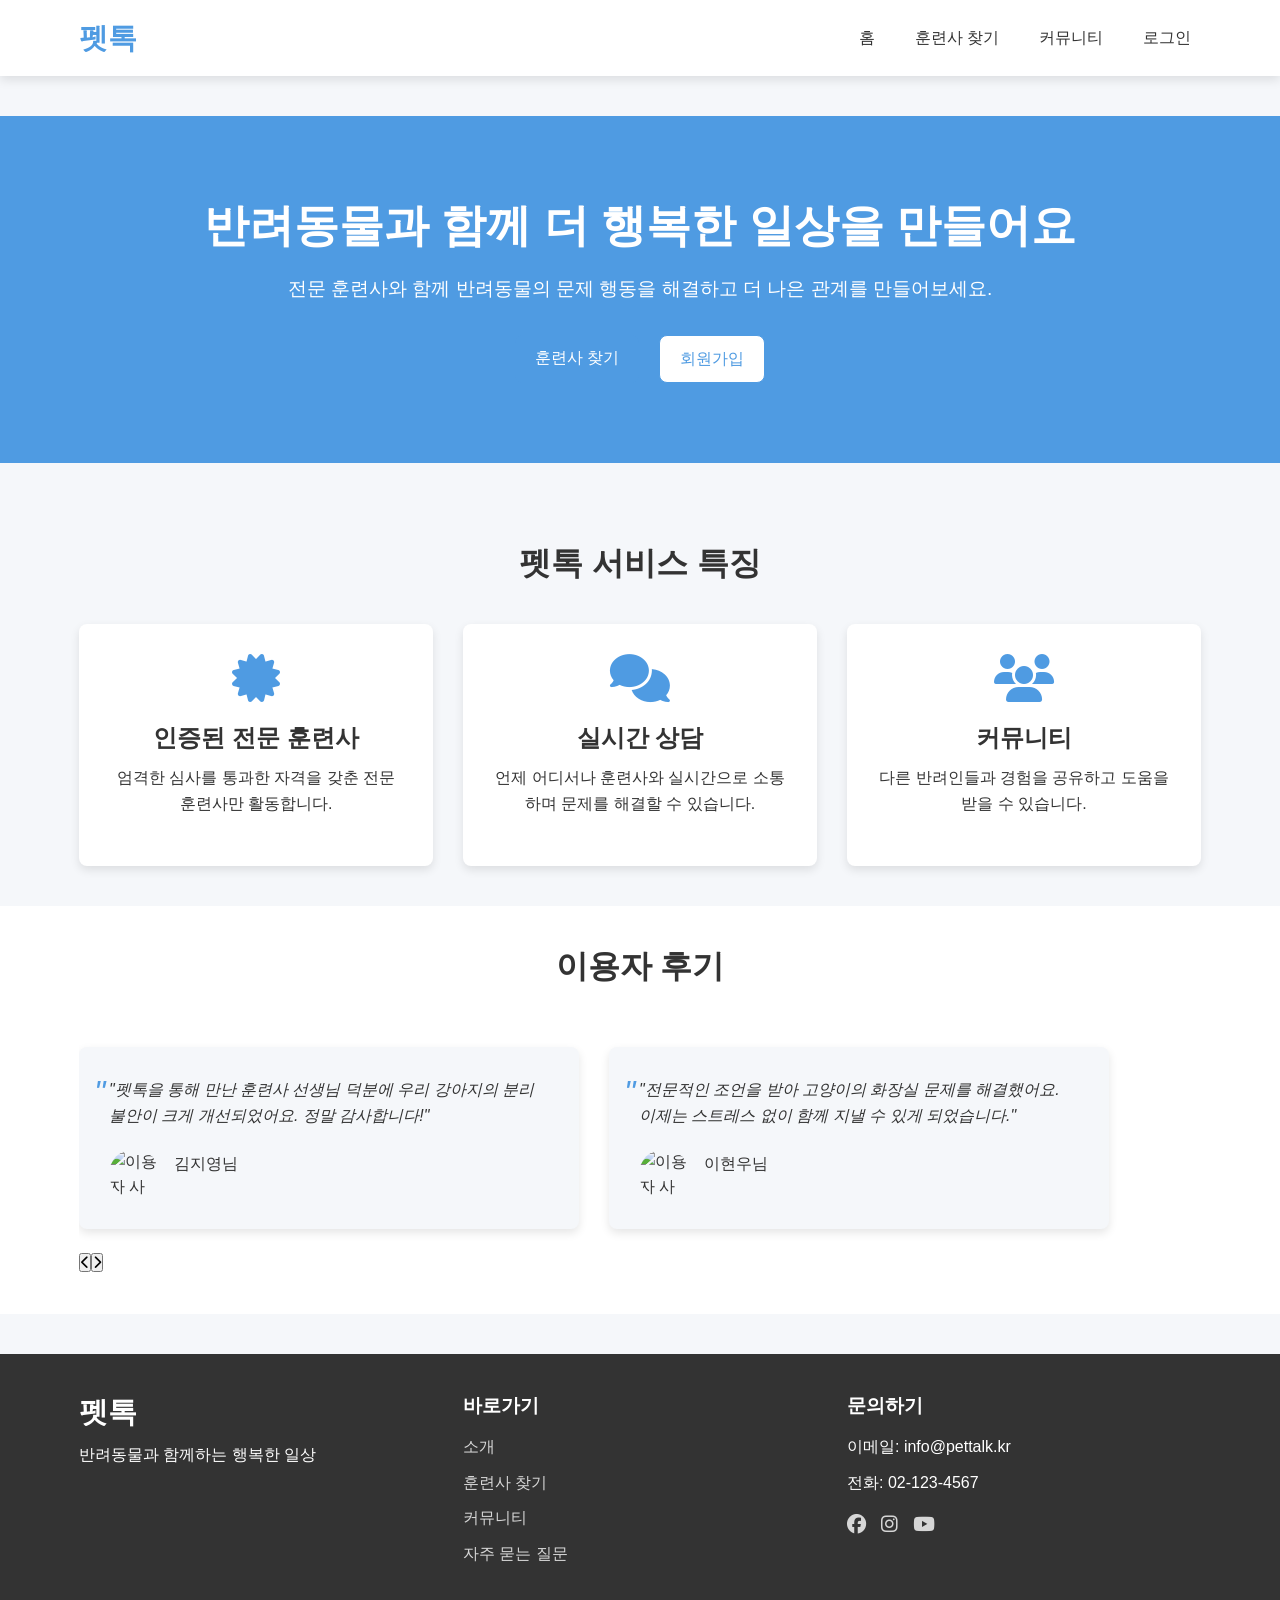
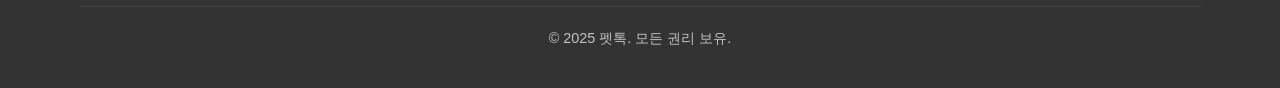
==== index.html @ a99d561e "commit" ====
<!DOCTYPE html>
<html lang="ko">
<head>
    <meta charset="UTF-8">
    <meta name="viewport" content="width=device-width, initial-scale=1.0">
    <title>펫톡 - 반려동물 훈련사 매칭 서비스</title>
    <link rel="stylesheet" href="css/style.css">
    <link rel="stylesheet" href="https://cdnjs.cloudflare.com/ajax/libs/font-awesome/6.1.1/css/all.min.css">
</head>
<body>
    <header id="header">
        <div class="container">
            <div class="logo">
                <a href="index.html">펫톡</a>
            </div>
            <nav id="nav-menu">
                <ul>
                    <li><a href="index.html">홈</a></li>
                    <li><a href="trainers.html">훈련사 찾기</a></li>
                    <li><a href="community.html">커뮤니티</a></li>
                    <li id="login-menu"><a href="login.html">로그인</a></li>
                    <li id="profile-menu" style="display: none;"><a href="profile.html">내 프로필</a></li>
                </ul>
            </nav>
        </div>
    </header>

    <main>
        <section class="hero">
            <div class="container">
                <h1>반려동물과 함께 더 행복한 일상을 만들어요</h1>
                <p>전문 훈련사와 함께 반려동물의 문제 행동을 해결하고 더 나은 관계를 만들어보세요.</p>
                <div class="cta-buttons">
                    <a href="trainers.html" class="btn primary">훈련사 찾기</a>
                    <a href="register.html" class="btn secondary" id="register-btn">회원가입</a>
                </div>
            </div>
        </section>

        <section class="features">
            <div class="container">
                <h2>펫톡 서비스 특징</h2>
                <div class="feature-cards">
                    <div class="card">
                        <i class="fas fa-certificate"></i>
                        <h3>인증된 전문 훈련사</h3>
                        <p>엄격한 심사를 통과한 자격을 갖춘 전문 훈련사만 활동합니다.</p>
                    </div>
                    <div class="card">
                        <i class="fas fa-comments"></i>
                        <h3>실시간 상담</h3>
                        <p>언제 어디서나 훈련사와 실시간으로 소통하며 문제를 해결할 수 있습니다.</p>
                    </div>
                    <div class="card">
                        <i class="fas fa-users"></i>
                        <h3>커뮤니티</h3>
                        <p>다른 반려인들과 경험을 공유하고 도움을 받을 수 있습니다.</p>
                    </div>
                </div>
            </div>
        </section>

        <section class="testimonials">
            <div class="container">
                <h2>이용자 후기</h2>
                <div class="testimonial-slider">
                    <div class="testimonial">
                        <div class="quote">
                            <p>"펫톡을 통해 만난 훈련사 선생님 덕분에 우리 강아지의 분리불안이 크게 개선되었어요. 정말 감사합니다!"</p>
                        </div>
                        <div class="author">
                            <img src="/api/placeholder/50/50" alt="이용자 사진">
                            <p>김지영님</p>
                        </div>
                    </div>
                    <div class="testimonial">
                        <div class="quote">
                            <p>"전문적인 조언을 받아 고양이의 화장실 문제를 해결했어요. 이제는 스트레스 없이 함께 지낼 수 있게 되었습니다."</p>
                        </div>
                        <div class="author">
                            <img src="/api/placeholder/50/50" alt="이용자 사진">
                            <p>이현우님</p>
                        </div>
                    </div>
                </div>
            </div>
        </section>
    </main>

    <footer>
        <div class="container">
            <div class="footer-content">
                <div class="footer-logo">
                    <h3>펫톡</h3>
                    <p>반려동물과 함께하는 행복한 일상</p>
                </div>
                <div class="footer-links">
                    <h4>바로가기</h4>
                    <ul>
                        <li><a href="about.html">소개</a></li>
                        <li><a href="trainers.html">훈련사 찾기</a></li>
                        <li><a href="community.html">커뮤니티</a></li>
                        <li><a href="faq.html">자주 묻는 질문</a></li>
                    </ul>
                </div>
                <div class="footer-contact">
                    <h4>문의하기</h4>
                    <p>이메일: info@pettalk.kr</p>
                    <p>전화: 02-123-4567</p>
                    <div class="social-links">
                        <a href="#"><i class="fab fa-facebook"></i></a>
                        <a href="#"><i class="fab fa-instagram"></i></a>
                        <a href="#"><i class="fab fa-youtube"></i></a>
                    </div>
                </div>
            </div>
            <div class="footer-bottom">
                <p>&copy; 2025 펫톡. 모든 권리 보유.</p>
            </div>
        </div>
    </footer>

    <script src="js/auth.js"></script>
    <script src="js/main.js"></script>
</body>
</html>
---- css/style.css ----
/* style.css - 메인 스타일시트 */

/* 기본 리셋 및 변수 */
:root {
    --primary-color: #4F9BE2;
    --secondary-color: #2D6997;
    --accent-color: #FFD166;
    --text-color: #333333;
    --text-light: #777777;
    --light-bg: #F5F7FA;
    --white: #FFFFFF;
    --border-color: #EEEEEE;
    --success-color: #2ECC71;
    --warning-color: #F39C12;
    --danger-color: #E74C3C;
    --box-shadow: 0 4px 10px rgba(0, 0, 0, 0.1);
    --transition: all 0.3s ease;
    --border-radius: 8px;
}

* {
    margin: 0;
    padding: 0;
    box-sizing: border-box;
}

body {
    font-family: 'Noto Sans KR', sans-serif;
    color: var(--text-color);
    line-height: 1.6;
    background-color: var(--light-bg);
}

a {
    text-decoration: none;
    color: var(--primary-color);
    transition: var(--transition);
}

a:hover {
    color: var(--secondary-color);
}

h1, h2, h3, h4, h5, h6 {
    font-weight: 700;
    line-height: 1.3;
    margin-bottom: 0.5em;
}

h1 {
    font-size: 2.5em;
}

h2 {
    font-size: 2em;
}

h3 {
    font-size: 1.5em;
}

p {
    margin-bottom: 1.2em;
}

ul, ol {
    list-style-position: inside;
}

img {
    max-width: 100%;
    height: auto;
}

.container {
    width: 90%;
    max-width: 1200px;
    margin: 0 auto;
    padding: 0 15px;
}

/* 버튼 스타일 */
.btn {
    display: inline-block;
    padding: 10px 20px;
    border: none;
    border-radius: var(--border-radius);
    font-size: 1em;
    font-weight: 500;
    cursor: pointer;
    transition: var(--transition);
    text-align: center;
}

.btn.primary {
    background-color: var(--primary-color);
    color: var(--white);
}

.btn.primary:hover {
    background-color: var(--secondary-color);
}

.btn.secondary {
    background-color: var(--white);
    color: var(--primary-color);
    border: 1px solid var(--primary-color);
}

.btn.secondary:hover {
    background-color: var(--light-bg);
}

.btn.danger {
    background-color: var(--danger-color);
    color: var(--white);
}

.btn.danger:hover {
    background-color: #C0392B;
}

.btn.full-width {
    width: 100%;
    display: block;
}

/* 헤더 스타일 */
#header {
    background-color: var(--white);
    box-shadow: var(--box-shadow);
    padding: 15px 0;
    position: sticky;
    top: 0;
    z-index: 100;
}

#header .container {
    display: flex;
    justify-content: space-between;
    align-items: center;
}

.logo a {
    font-size: 1.8em;
    font-weight: 700;
    color: var(--primary-color);
}

#nav-menu ul {
    display: flex;
    list-style: none;
}

#nav-menu li {
    margin-left: 20px;
}

#nav-menu a {
    color: var(--text-color);
    font-weight: 500;
    padding: 5px 10px;
    border-radius: var(--border-radius);
}

#nav-menu a:hover, #nav-menu a.active {
    background-color: var(--light-bg);
    color: var(--primary-color);
}

/* 메인 섹션 스타일 */
main {
    min-height: calc(100vh - 180px); /* 푸터 높이를 뺀 최소 높이 */
    padding: 40px 0;
}

.hero {
    background-color: var(--primary-color);
    color: var(--white);
    padding: 80px 0;
    margin-bottom: 40px;
    text-align: center;
}

.hero h1 {
    font-size: 2.8em;
    margin-bottom: 20px;
}

.hero p {
    font-size: 1.2em;
    max-width: 800px;
    margin: 0 auto 30px;
}

.cta-buttons {
    display: flex;
    justify-content: center;
    gap: 20px;
}

.features {
    padding: 40px 0;
}

.features h2 {
    text-align: center;
    margin-bottom: 40px;
}

.feature-cards {
    display: grid;
    grid-template-columns: repeat(auto-fit, minmax(300px, 1fr));
    gap: 30px;
}

.card {
    background-color: var(--white);
    border-radius: var(--border-radius);
    padding: 30px;
    box-shadow: var(--box-shadow);
    text-align: center;
    transition: var(--transition);
}

.card:hover {
    transform: translateY(-5px);
}

.card i {
    font-size: 3em;
    color: var(--primary-color);
    margin-bottom: 20px;
}

.testimonials {
    padding: 40px 0;
    background-color: var(--white);
}

.testimonials h2 {
    text-align: center;
    margin-bottom: 40px;
}

.testimonial-slider {
    display: flex;
    flex-wrap: nowrap;
    overflow-x: auto;
    gap: 30px;
    padding: 20px 0;
}

.testimonial {
    flex: 0 0 auto;
    width: 100%;
    max-width: 500px;
    background-color: var(--light-bg);
    border-radius: var(--border-radius);
    padding: 30px;
    box-shadow: var(--box-shadow);
}

.quote {
    margin-bottom: 20px;
}

.quote p {
    font-style: italic;
    position: relative;
}

.quote p::before {
    content: '"';
    font-size: 2em;
    color: var(--primary-color);
    position: absolute;
    left: -15px;
    top: -10px;
}

.author {
    display: flex;
    align-items: center;
}

.author img {
    width: 50px;
    height: 50px;
    border-radius: 50%;
    margin-right: 15px;
}

/* 푸터 스타일 */
footer {
    background-color: var(--text-color);
    color: var(--white);
    padding: 40px 0 20px;
}

.footer-content {
    display: grid;
    grid-template-columns: repeat(auto-fit, minmax(250px, 1fr));
    gap: 30px;
    margin-bottom: 30px;
}

.footer-logo h3 {
    font-size: 1.8em;
    margin-bottom: 10px;
}

.footer-links h4, .footer-contact h4 {
    margin-bottom: 15px;
    font-size: 1.2em;
}

.footer-links ul {
    list-style: none;
}

.footer-links li {
    margin-bottom: 10px;
}

.footer-links a {
    color: var(--white);
    opacity: 0.8;
}

.footer-links a:hover {
    opacity: 1;
}

.footer-contact p {
    margin-bottom: 10px;
}

.social-links {
    display: flex;
    gap: 15px;
    margin-top: 15px;
}

.social-links a {
    color: var(--white);
    font-size: 1.2em;
    opacity: 0.8;
}

.social-links a:hover {
    opacity: 1;
}

.footer-bottom {
    border-top: 1px solid rgba(255, 255, 255, 0.1);
    padding-top: 20px;
    text-align: center;
    font-size: 0.9em;
    opacity: 0.7;
}

/* 유틸리티 클래스 */
.text-center {
    text-align: center;
}

.mb-1 {
    margin-bottom: 1rem;
}

.mb-2 {
    margin-bottom: 2rem;
}

.mt-1 {
    margin-top: 1rem;
}

.mt-2 {
    margin-top: 2rem;
}

.loading {
    text-align: center;
    padding: 40px 0;
}

.loading i {
    font-size: 2em;
    color: var(--primary-color);
    margin-bottom: 10px;
    animation: spin 1s linear infinite;
}

@keyframes spin {
    0% { transform: rotate(0deg); }
    100% { transform: rotate(360deg); }
}

.error-message {
    background-color: rgba(231, 76, 60, 0.1);
    color: var(--danger-color);
    padding: 10px;
    border-radius: var(--border-radius);
    margin-bottom: 15px;
}

.success-message {
    background-color: rgba(46, 204, 113, 0.1);
    color: var(--success-color);
    padding: 10px;
    border-radius: var(--border-radius);
    margin-bottom: 15px;
}

/* 모달 스타일 */
.modal {
    display: none;
    position: fixed;
    z-index: 1000;
    left: 0;
    top: 0;
    width: 100%;
    height: 100%;
    background-color: rgba(0, 0, 0, 0.5);
    overflow: auto;
}

.modal-content {
    background-color: var(--white);
    margin: 50px auto;
    padding: 30px;
    border-radius: var(--border-radius);
    max-width: 600px;
    width: 90%;
    box-shadow: var(--box-shadow);
    position: relative;
}

.close {
    position: absolute;
    right: 20px;
    top: 15px;
    font-size: 28px;
    font-weight: bold;
    cursor: pointer;
}

/* 반응형 스타일 */
@media (max-width: 768px) {
    h1 {
        font-size: 2em;
    }
    
    h2 {
        font-size: 1.7em;
    }
    
    .hero {
        padding: 60px 0;
    }
    
    .hero h1 {
        font-size: 2.2em;
    }
    
    .cta-buttons {
        flex-direction: column;
        gap: 10px;
    }
    
    .testimonial-slider {
        padding: 10px 0;
    }
}

@media (max-width: 576px) {
    #header .container {
        flex-direction: column;
    }
    
    .logo {
        margin-bottom: 15px;
    }
    
    #nav-menu ul {
        justify-content: center;
        gap: 10px;
    }
    
    #nav-menu li {
        margin-left: 0;
    }
    
    .hero h1 {
        font-size: 1.8em;
    }
    
    .hero p {
        font-size: 1em;
    }
}
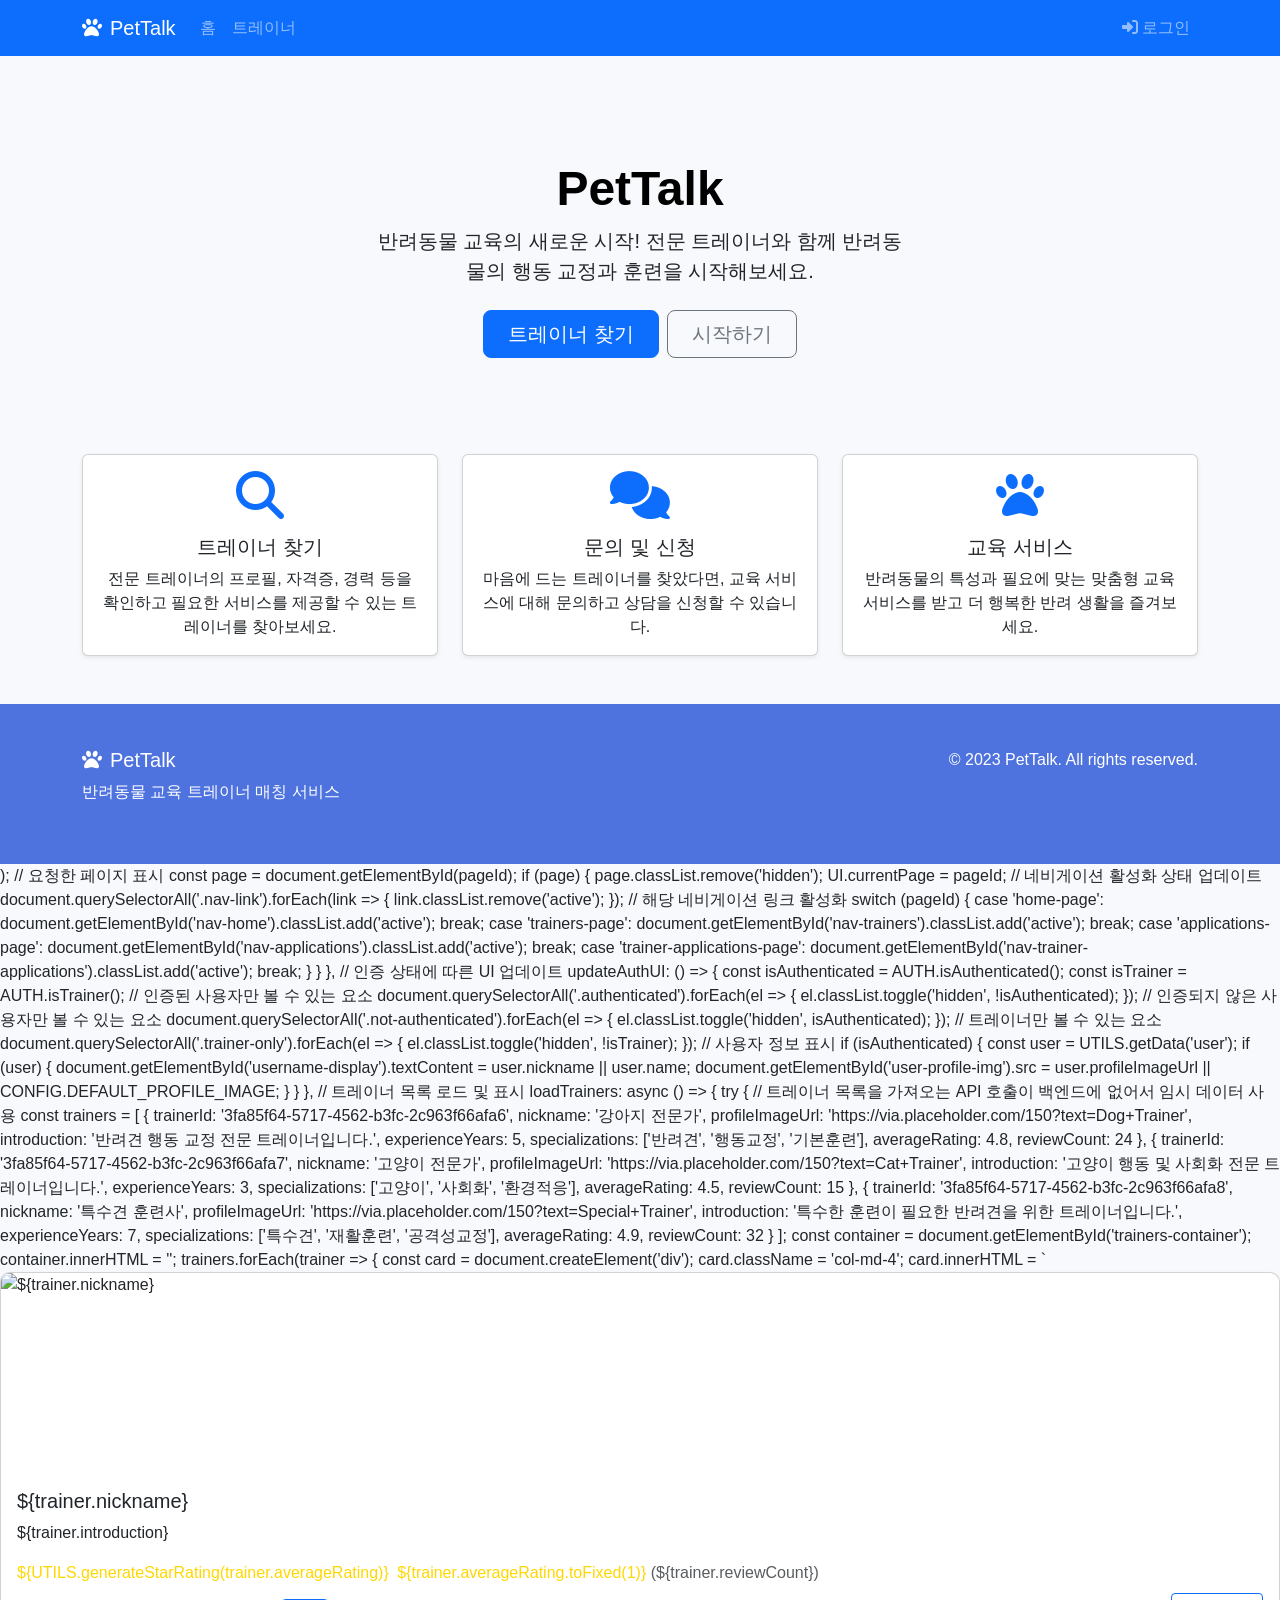
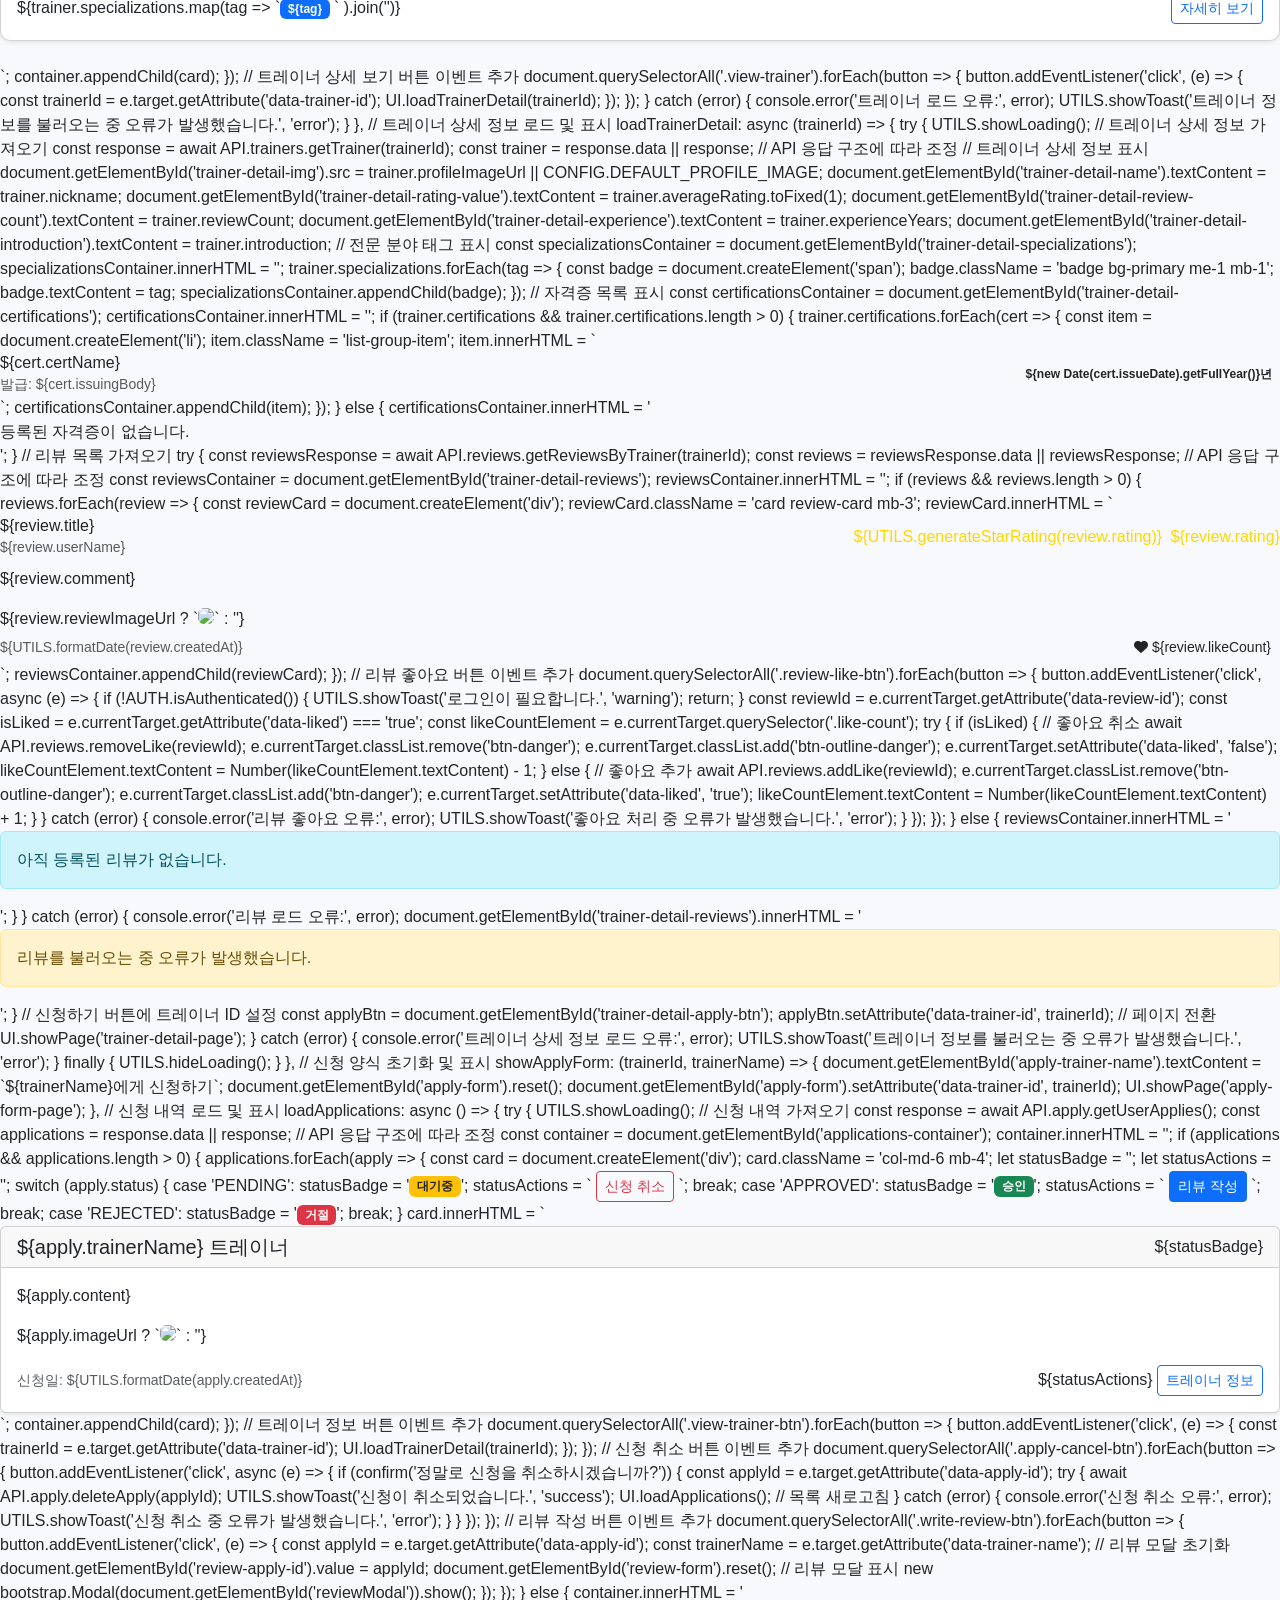
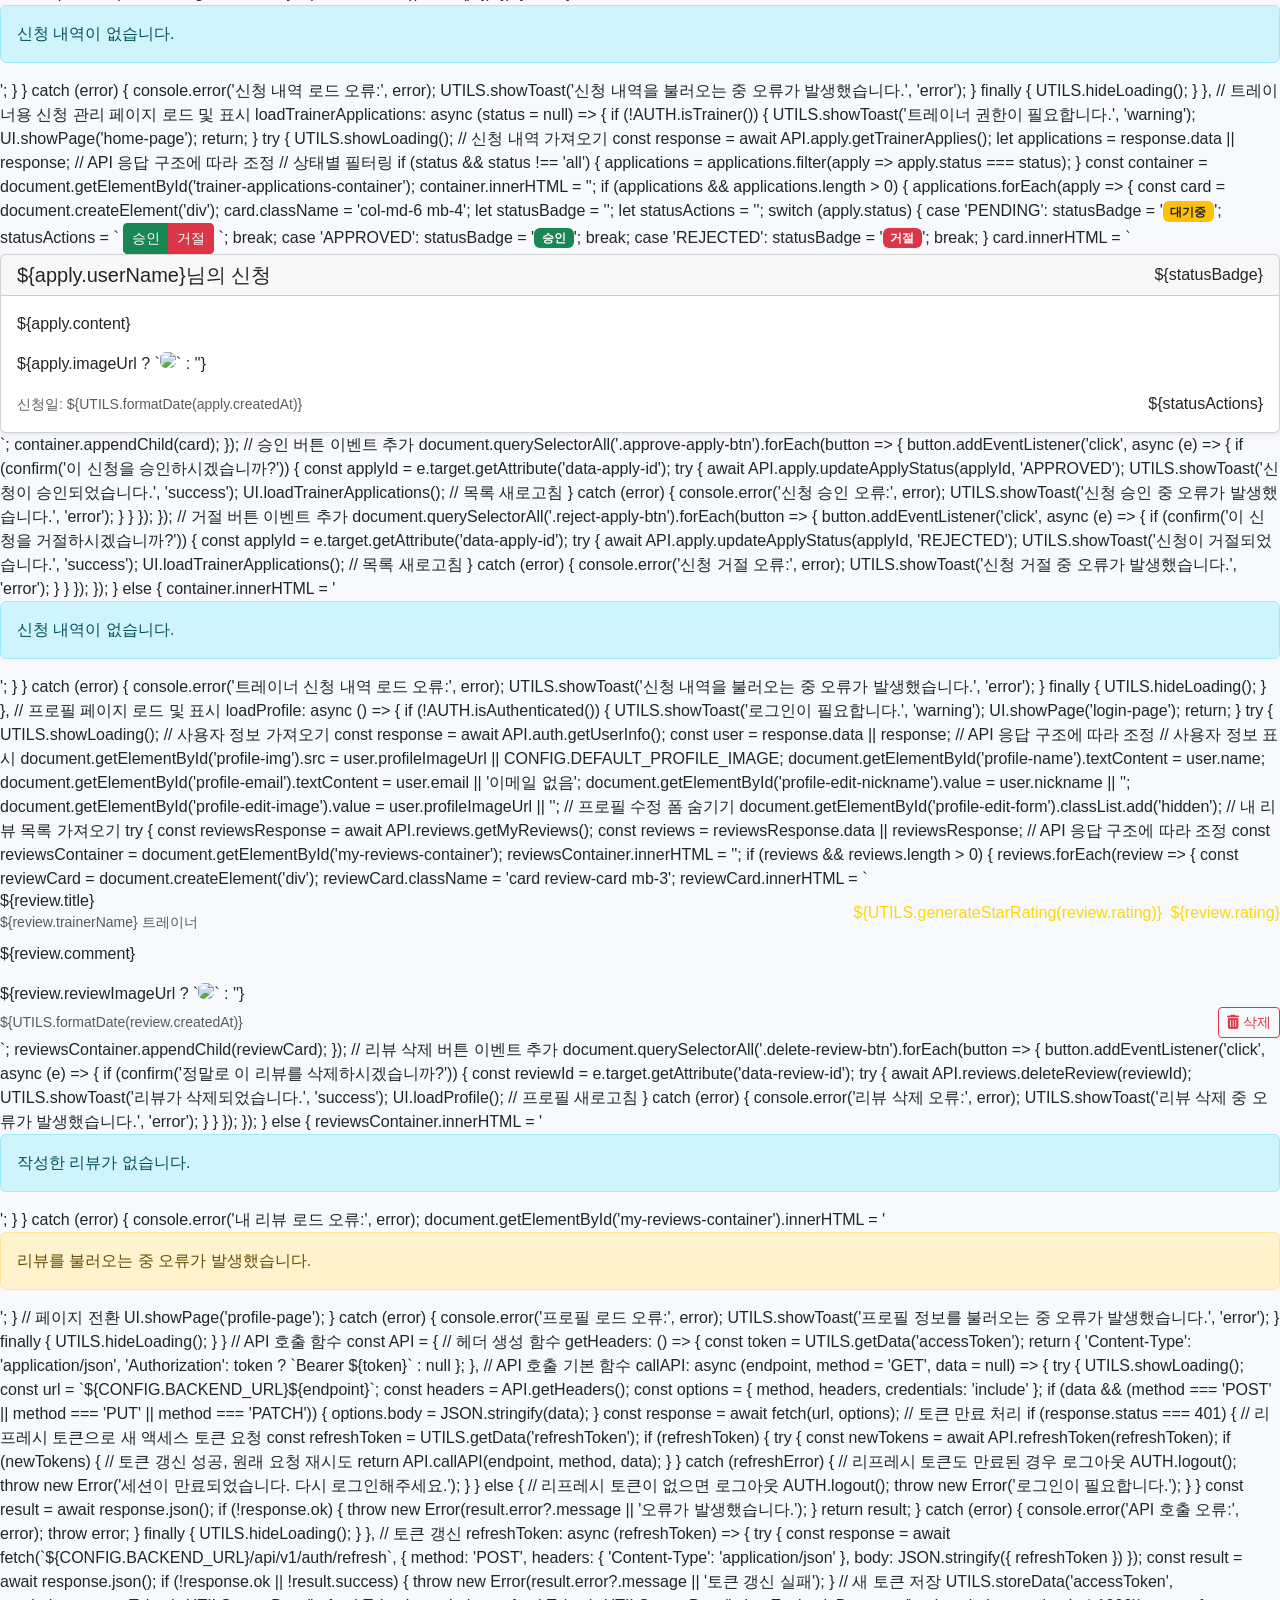
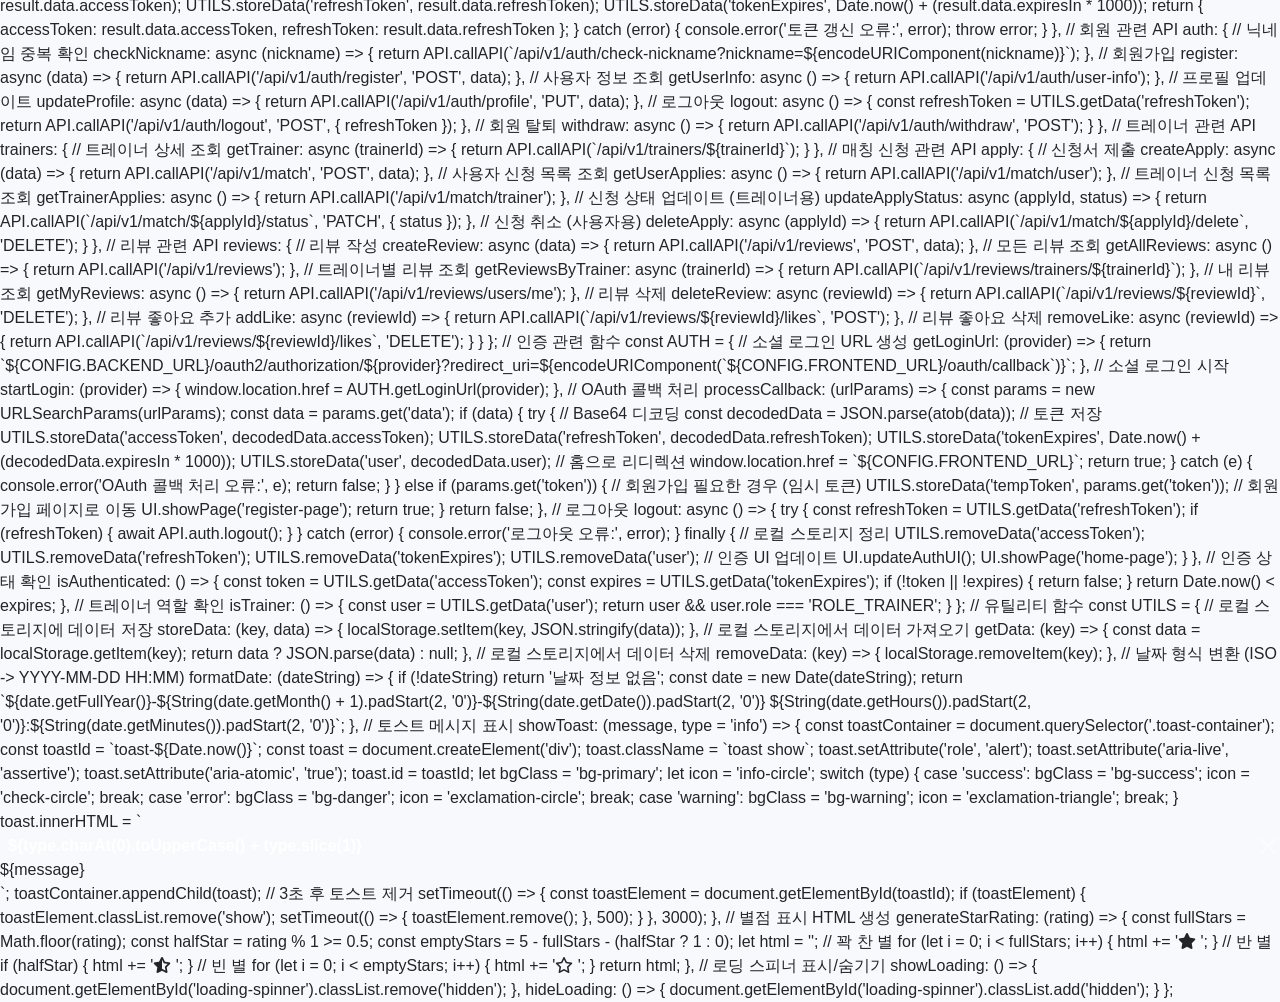
==== commit 08d7de42: "commit" ====
--- a/index.html
+++ b/index.html
@@ -3,124 +3,1952 @@
 <head>
     <meta charset="UTF-8">
     <meta name="viewport" content="width=device-width, initial-scale=1.0">
-    <title>펫톡 - 반려동물 훈련사 매칭 서비스</title>
-    <link rel="stylesheet" href="css/style.css">
-    <link rel="stylesheet" href="https://cdnjs.cloudflare.com/ajax/libs/font-awesome/6.1.1/css/all.min.css">
+    <title>PetTalk - 반려동물 교육 트레이너 매칭 서비스</title>
+    <link rel="stylesheet" href="https://cdnjs.cloudflare.com/ajax/libs/bootstrap/5.3.2/css/bootstrap.min.css">
+    <link rel="stylesheet" href="https://cdnjs.cloudflare.com/ajax/libs/font-awesome/6.4.2/css/all.min.css">
+    <style>
+        :root {
+            --primary-color: #4e73df;
+            --secondary-color: #6c757d;
+            --success-color: #1cc88a;
+            --info-color: #36b9cc;
+            --warning-color: #f6c23e;
+            --danger-color: #e74a3b;
+            --light-color: #f8f9fc;
+            --dark-color: #5a5c69;
+        }
+        
+        body {
+            font-family: 'Nunito', -apple-system, BlinkMacSystemFont, 'Segoe UI', Roboto, 
+                'Helvetica Neue', Arial, sans-serif;
+            background-color: #f8f9fc;
+        }
+        
+        .navbar-brand img {
+            height: 40px;
+        }
+        
+        .auth-container {
+            margin-top: 80px;
+            max-width: 500px;
+        }
+        
+        .hidden {
+            display: none !important;
+        }
+        
+        .page-section {
+            padding: 50px 0;
+        }
+        
+        .trainer-card {
+            border-radius: 10px;
+            overflow: hidden;
+            transition: transform 0.3s;
+            margin-bottom: 20px;
+        }
+        
+        .trainer-card:hover {
+            transform: translateY(-5px);
+            box-shadow: 0 8px 15px rgba(0, 0, 0, 0.1);
+        }
+        
+        .trainer-img {
+            height: 200px;
+            object-fit: cover;
+        }
+        
+        .profile-img {
+            width: 120px;
+            height: 120px;
+            object-fit: cover;
+            border-radius: 50%;
+            border: 5px solid white;
+            box-shadow: 0 4px 8px rgba(0, 0, 0, 0.1);
+        }
+        
+        .star-rating {
+            color: gold;
+        }
+        
+        footer {
+            background-color: #4e73df;
+            color: white;
+            padding: 20px 0;
+        }
+        
+        .loading-spinner {
+            display: inline-block;
+            width: 2rem;
+            height: 2rem;
+            vertical-align: text-bottom;
+            border: 0.25em solid currentColor;
+            border-right-color: transparent;
+            border-radius: 50%;
+            animation: spinner-border .75s linear infinite;
+        }
+        
+        @keyframes spinner-border {
+            to { transform: rotate(360deg); }
+        }
+        
+        .toast-container {
+            position: fixed;
+            top: 20px;
+            right: 20px;
+            z-index: 1050;
+        }
+        
+        .review-card {
+            border-left: 4px solid var(--primary-color);
+            margin-bottom: 15px;
+        }
+        
+        .apply-form-container {
+            max-width: 600px;
+            margin: 0 auto;
+        }
+    </style>
 </head>
 <body>
-    <header id="header">
+    <!-- 네비게이션 바 -->
+    <nav class="navbar navbar-expand-lg navbar-dark bg-primary fixed-top">
         <div class="container">
-            <div class="logo">
-                <a href="index.html">펫톡</a>
+            <a class="navbar-brand" href="#">
+                <i class="fas fa-paw me-2"></i>PetTalk
+            </a>
+            <button class="navbar-toggler" type="button" data-bs-toggle="collapse" data-bs-target="#navbarNav">
+                <span class="navbar-toggler-icon"></span>
+            </button>
+            <div class="collapse navbar-collapse" id="navbarNav">
+                <ul class="navbar-nav me-auto">
+                    <li class="nav-item">
+                        <a class="nav-link" href="#" id="nav-home">홈</a>
+                    </li>
+                    <li class="nav-item">
+                        <a class="nav-link" href="#" id="nav-trainers">트레이너</a>
+                    </li>
+                    <li class="nav-item authenticated hidden">
+                        <a class="nav-link" href="#" id="nav-applications">신청 내역</a>
+                    </li>
+                    <li class="nav-item trainer-only hidden">
+                        <a class="nav-link" href="#" id="nav-trainer-applications">트레이너 신청 관리</a>
+                    </li>
+                </ul>
+                <ul class="navbar-nav">
+                    <li class="nav-item not-authenticated">
+                        <a class="nav-link" href="#" id="nav-login">
+                            <i class="fas fa-sign-in-alt me-1"></i>로그인
+                        </a>
+                    </li>
+                    <li class="nav-item dropdown authenticated hidden">
+                        <a class="nav-link dropdown-toggle" href="#" id="userDropdown" role="button" data-bs-toggle="dropdown">
+                            <span id="username-display">사용자</span>
+                            <img id="user-profile-img" class="rounded-circle ms-2" style="width: 30px; height: 30px;">
+                        </a>
+                        <ul class="dropdown-menu dropdown-menu-end">
+                            <li><a class="dropdown-item" href="#" id="nav-profile">프로필</a></li>
+                            <li><hr class="dropdown-divider"></li>
+                            <li><a class="dropdown-item" href="#" id="nav-logout">로그아웃</a></li>
+                        </ul>
+                    </li>
+                </ul>
             </div>
-            <nav id="nav-menu">
-                <ul>
-                    <li><a href="index.html">홈</a></li>
-                    <li><a href="trainers.html">훈련사 찾기</a></li>
-                    <li><a href="community.html">커뮤니티</a></li>
-                    <li id="login-menu"><a href="login.html">로그인</a></li>
-                    <li id="profile-menu" style="display: none;"><a href="profile.html">내 프로필</a></li>
-                </ul>
-            </nav>
         </div>
-    </header>
+    </nav>
 
-    <main>
-        <section class="hero">
-            <div class="container">
-                <h1>반려동물과 함께 더 행복한 일상을 만들어요</h1>
-                <p>전문 훈련사와 함께 반려동물의 문제 행동을 해결하고 더 나은 관계를 만들어보세요.</p>
-                <div class="cta-buttons">
-                    <a href="trainers.html" class="btn primary">훈련사 찾기</a>
-                    <a href="register.html" class="btn secondary" id="register-btn">회원가입</a>
+    <!-- 로딩 스피너 -->
+    <div id="loading-spinner" class="d-flex justify-content-center align-items-center hidden" style="position: fixed; top: 0; left: 0; width: 100%; height: 100%; background-color: rgba(255,255,255,0.8); z-index: 9999;">
+        <div class="text-center">
+            <div class="loading-spinner"></div>
+            <div class="mt-2">로딩 중...</div>
+        </div>
+    </div>
+
+    <!-- 토스트 메시지 -->
+    <div class="toast-container"></div>
+    
+    <!-- 페이지 컨테이너 -->
+    <div class="container mt-5 pt-3">
+        <!-- 홈 페이지 -->
+        <div id="home-page" class="page">
+            <div class="px-4 py-5 my-5 text-center">
+                <h1 class="display-5 fw-bold text-body-emphasis">PetTalk</h1>
+                <div class="col-lg-6 mx-auto">
+                    <p class="lead mb-4">반려동물 교육의 새로운 시작! 전문 트레이너와 함께 반려동물의 행동 교정과 훈련을 시작해보세요.</p>
+                    <div class="d-grid gap-2 d-sm-flex justify-content-sm-center">
+                        <button type="button" id="home-browse-trainers" class="btn btn-primary btn-lg px-4 gap-3">트레이너 찾기</button>
+                        <button type="button" id="home-get-started" class="btn btn-outline-secondary btn-lg px-4">시작하기</button>
+                    </div>
                 </div>
             </div>
-        </section>
 
-        <section class="features">
-            <div class="container">
-                <h2>펫톡 서비스 특징</h2>
-                <div class="feature-cards">
-                    <div class="card">
-                        <i class="fas fa-certificate"></i>
-                        <h3>인증된 전문 훈련사</h3>
-                        <p>엄격한 심사를 통과한 자격을 갖춘 전문 훈련사만 활동합니다.</p>
-                    </div>
-                    <div class="card">
-                        <i class="fas fa-comments"></i>
-                        <h3>실시간 상담</h3>
-                        <p>언제 어디서나 훈련사와 실시간으로 소통하며 문제를 해결할 수 있습니다.</p>
-                    </div>
-                    <div class="card">
-                        <i class="fas fa-users"></i>
-                        <h3>커뮤니티</h3>
-                        <p>다른 반려인들과 경험을 공유하고 도움을 받을 수 있습니다.</p>
+            <div class="row mb-5">
+                <div class="col-md-4">
+                    <div class="card shadow-sm h-100">
+                        <div class="card-body text-center">
+                            <i class="fas fa-search fa-3x mb-3 text-primary"></i>
+                            <h5 class="card-title">트레이너 찾기</h5>
+                            <p class="card-text">전문 트레이너의 프로필, 자격증, 경력 등을 확인하고 필요한 서비스를 제공할 수 있는 트레이너를 찾아보세요.</p>
+                        </div>
+                    </div>
+                </div>
+                <div class="col-md-4">
+                    <div class="card shadow-sm h-100">
+                        <div class="card-body text-center">
+                            <i class="fas fa-comments fa-3x mb-3 text-primary"></i>
+                            <h5 class="card-title">문의 및 신청</h5>
+                            <p class="card-text">마음에 드는 트레이너를 찾았다면, 교육 서비스에 대해 문의하고 상담을 신청할 수 있습니다.</p>
+                        </div>
+                    </div>
+                </div>
+                <div class="col-md-4">
+                    <div class="card shadow-sm h-100">
+                        <div class="card-body text-center">
+                            <i class="fas fa-paw fa-3x mb-3 text-primary"></i>
+                            <h5 class="card-title">교육 서비스</h5>
+                            <p class="card-text">반려동물의 특성과 필요에 맞는 맞춤형 교육 서비스를 받고 더 행복한 반려 생활을 즐겨보세요.</p>
+                        </div>
                     </div>
                 </div>
             </div>
-        </section>
+        </div>
 
-        <section class="testimonials">
-            <div class="container">
-                <h2>이용자 후기</h2>
-                <div class="testimonial-slider">
-                    <div class="testimonial">
-                        <div class="quote">
-                            <p>"펫톡을 통해 만난 훈련사 선생님 덕분에 우리 강아지의 분리불안이 크게 개선되었어요. 정말 감사합니다!"</p>
-                        </div>
-                        <div class="author">
-                            <img src="/api/placeholder/50/50" alt="이용자 사진">
-                            <p>김지영님</p>
-                        </div>
-                    </div>
-                    <div class="testimonial">
-                        <div class="quote">
-                            <p>"전문적인 조언을 받아 고양이의 화장실 문제를 해결했어요. 이제는 스트레스 없이 함께 지낼 수 있게 되었습니다."</p>
-                        </div>
-                        <div class="author">
-                            <img src="/api/placeholder/50/50" alt="이용자 사진">
-                            <p>이현우님</p>
-                        </div>
-                    </div>
+        <!-- 로그인 페이지 -->
+        <div id="login-page" class="page hidden">
+            <div class="auth-container mx-auto text-center">
+                <h2 class="mb-4">로그인</h2>
+                <p class="mb-4">소셜 계정으로 간편하게 로그인하세요</p>
+                
+                <div class="d-grid gap-3 col-12 mx-auto">
+                    <button class="btn btn-lg btn-outline-primary" id="naver-login">
+                        <img src="https://developers.naver.com/inc/devcenter/images/favicon.ico" width="20" height="20" class="me-2">
+                        네이버 로그인
+                    </button>
+                    <button class="btn btn-lg btn-outline-warning" id="kakao-login">
+                        <img src="https://developers.kakao.com/sdk/js/resources/kakao.png" width="20" height="20" class="me-2">
+                        카카오 로그인
+                    </button>
                 </div>
             </div>
-        </section>
-    </main>
+        </div>
 
-    <footer>
-        <div class="container">
-            <div class="footer-content">
-                <div class="footer-logo">
-                    <h3>펫톡</h3>
-                    <p>반려동물과 함께하는 행복한 일상</p>
+        <!-- 회원가입 페이지 -->
+        <div id="register-page" class="page hidden">
+            <div class="auth-container mx-auto">
+                <h2 class="mb-4 text-center">회원가입</h2>
+                <p class="mb-4 text-center">소셜 계정으로 인증되었습니다. 프로필 정보를 입력해주세요.</p>
+                
+                <form id="register-form" class="needs-validation" novalidate>
+                    <div class="mb-3">
+                        <label for="register-name" class="form-label">이름</label>
+                        <input type="text" class="form-control" id="register-name" required>
+                        <div class="invalid-feedback">이름을 입력해주세요.</div>
+                    </div>
+                    <div class="mb-3">
+                        <label for="register-nickname" class="form-label">닉네임</label>
+                        <div class="input-group">
+                            <input type="text" class="form-control" id="register-nickname" required>
+                            <button class="btn btn-outline-secondary" type="button" id="check-nickname">중복확인</button>
+                        </div>
+                        <div id="nickname-feedback" class="form-text"></div>
+                    </div>
+                    <div class="mb-3">
+                        <label for="register-profile-image" class="form-label">프로필 이미지 URL</label>
+                        <input type="url" class="form-control" id="register-profile-image" placeholder="https://example.com/image.jpg">
+                        <div class="form-text">이미지 URL을 입력하지 않으면 기본 이미지가 설정됩니다.</div>
+                    </div>
+                    <div class="d-grid gap-2 mt-4">
+                        <button type="submit" class="btn btn-primary">가입하기</button>
+                    </div>
+                </form>
+            </div>
+        </div>
+
+        <!-- 트레이너 목록 페이지 -->
+        <div id="trainers-page" class="page hidden">
+            <h2 class="mb-4">트레이너 목록</h2>
+            <div class="row" id="trainers-container">
+                <!-- 트레이너 카드가 여기에 동적으로 추가됩니다 -->
+            </div>
+        </div>
+
+        <!-- 트레이너 상세 페이지 -->
+        <div id="trainer-detail-page" class="page hidden">
+            <div class="row">
+                <div class="col-md-4">
+                    <div class="card shadow text-center p-3 mb-4">
+                        <img id="trainer-detail-img" src="/api/placeholder/150/150" class="profile-img mx-auto mb-3" alt="Trainer Profile">
+                        <h4 id="trainer-detail-name">트레이너 이름</h4>
+                        <div id="trainer-detail-rating" class="star-rating mb-2">
+                            <i class="fas fa-star"></i>
+                            <i class="fas fa-star"></i>
+                            <i class="fas fa-star"></i>
+                            <i class="fas fa-star"></i>
+                            <i class="fas fa-star-half-alt"></i>
+                            <span id="trainer-detail-rating-value">4.5</span>
+                            <span class="text-muted">(<span id="trainer-detail-review-count">24</span>개의 리뷰)</span>
+                        </div>
+                        <p class="text-muted">경력 <span id="trainer-detail-experience">5</span>년</p>
+                        <div class="mb-3">
+                            <h6 class="text-primary">전문 분야</h6>
+                            <div id="trainer-detail-specializations">
+                                <!-- 전문 분야 태그가 여기에 동적으로 추가됩니다 -->
+                            </div>
+                        </div>
+                        <button id="trainer-detail-apply-btn" class="btn btn-primary authenticated hidden">
+                            <i class="fas fa-paper-plane me-1"></i> 교육 신청하기
+                        </button>
+                        <button id="trainer-detail-login-to-apply-btn" class="btn btn-outline-primary not-authenticated">
+                            <i class="fas fa-sign-in-alt me-1"></i> 로그인하여 신청하기
+                        </button>
+                    </div>
                 </div>
-                <div class="footer-links">
-                    <h4>바로가기</h4>
-                    <ul>
-                        <li><a href="about.html">소개</a></li>
-                        <li><a href="trainers.html">훈련사 찾기</a></li>
-                        <li><a href="community.html">커뮤니티</a></li>
-                        <li><a href="faq.html">자주 묻는 질문</a></li>
-                    </ul>
-                </div>
-                <div class="footer-contact">
-                    <h4>문의하기</h4>
-                    <p>이메일: info@pettalk.kr</p>
-                    <p>전화: 02-123-4567</p>
-                    <div class="social-links">
-                        <a href="#"><i class="fab fa-facebook"></i></a>
-                        <a href="#"><i class="fab fa-instagram"></i></a>
-                        <a href="#"><i class="fab fa-youtube"></i></a>
+                <div class="col-md-8">
+                    <div class="card shadow mb-4">
+                        <div class="card-header">
+                            <h5 class="mb-0">트레이너 소개</h5>
+                        </div>
+                        <div class="card-body">
+                            <p id="trainer-detail-introduction">트레이너 소개 내용입니다.</p>
+                        </div>
+                    </div>
+                    
+                    <div class="card shadow mb-4">
+                        <div class="card-header">
+                            <h5 class="mb-0">자격증</h5>
+                        </div>
+                        <div class="card-body">
+                            <ul id="trainer-detail-certifications" class="list-group list-group-flush">
+                                <!-- 자격증 목록이 여기에 동적으로 추가됩니다 -->
+                            </ul>
+                        </div>
+                    </div>
+                    
+                    <div class="card shadow">
+                        <div class="card-header">
+                            <h5 class="mb-0">리뷰</h5>
+                        </div>
+                        <div class="card-body">
+                            <div id="trainer-detail-reviews">
+                                <!-- 리뷰 목록이 여기에 동적으로 추가됩니다 -->
+                            </div>
+                        </div>
                     </div>
                 </div>
             </div>
-            <div class="footer-bottom">
-                <p>&copy; 2025 펫톡. 모든 권리 보유.</p>
+        </div>
+
+        <!-- 신청 양식 페이지 -->
+        <div id="apply-form-page" class="page hidden">
+            <div class="apply-form-container">
+                <h2 class="mb-4">교육 신청하기</h2>
+                <div class="card shadow mb-4">
+                    <div class="card-header">
+                        <h5 class="mb-0" id="apply-trainer-name">트레이너에게 신청하기</h5>
+                    </div>
+                    <div class="card-body">
+                        <form id="apply-form" class="needs-validation" novalidate>
+                            <div class="mb-3">
+                                <label for="apply-content" class="form-label">신청 내용</label>
+                                <textarea class="form-control" id="apply-content" rows="5" required
+                                    placeholder="반려동물의 종류, 나이, 성별, 특성 및 교육이 필요한 부분 등 자세히 적어주세요."></textarea>
+                                <div class="invalid-feedback">신청 내용을 입력해주세요.</div>
+                            </div>
+                            <div class="mb-3">
+                                <label for="apply-image-url" class="form-label">반려동물 사진 URL</label>
+                                <input type="url" class="form-control" id="apply-image-url"
+                                    placeholder="https://example.com/pet-image.jpg">
+                                <div class="form-text">반려동물 사진을 첨부하면 더 정확한 상담이 가능합니다.</div>
+                            </div>
+                            <div class="d-grid gap-2 mt-4">
+                                <button type="submit" class="btn btn-primary">신청하기</button>
+                                <button type="button" id="apply-cancel" class="btn btn-outline-secondary">취소</button>
+                            </div>
+                        </form>
+                    </div>
+                </div>
+            </div>
+        </div>
+
+        <!-- 신청 내역 페이지 -->
+        <div id="applications-page" class="page hidden">
+            <h2 class="mb-4">나의 신청 내역</h2>
+            <div class="row" id="applications-container">
+                <!-- 신청 내역 카드가 여기에 동적으로 추가됩니다 -->
+            </div>
+        </div>
+
+        <!-- 트레이너용 신청 관리 페이지 -->
+        <div id="trainer-applications-page" class="page hidden trainer-only">
+            <h2 class="mb-4">트레이너 신청 관리</h2>
+            <div class="d-flex mb-3">
+                <div class="btn-group" role="group">
+                    <button type="button" class="btn btn-outline-primary active" data-status="all">전체</button>
+                    <button type="button" class="btn btn-outline-primary" data-status="PENDING">대기중</button>
+                    <button type="button" class="btn btn-outline-primary" data-status="APPROVED">승인</button>
+                    <button type="button" class="btn btn-outline-primary" data-status="REJECTED">거절</button>
+                </div>
+            </div>
+            <div class="row" id="trainer-applications-container">
+                <!-- 신청 내역 카드가 여기에 동적으로 추가됩니다 -->
+            </div>
+        </div>
+
+        <!-- 프로필 페이지 -->
+        <div id="profile-page" class="page hidden">
+            <div class="row">
+                <div class="col-md-4">
+                    <div class="card shadow text-center p-3 mb-4">
+                        <img id="profile-img" src="/api/placeholder/150/150" class="profile-img mx-auto mb-3" alt="Profile">
+                        <h4 id="profile-name">사용자 이름</h4>
+                        <p class="text-muted" id="profile-email">user@example.com</p>
+                        <button class="btn btn-outline-primary btn-sm mb-2" id="profile-edit-btn">
+                            <i class="fas fa-edit me-1"></i> 프로필 수정
+                        </button>
+                        <button class="btn btn-outline-danger btn-sm" id="profile-withdraw-btn">
+                            <i class="fas fa-user-times me-1"></i> 회원 탈퇴
+                        </button>
+                    </div>
+                </div>
+                <div class="col-md-8">
+                    <div class="card shadow mb-4">
+                        <div class="card-header">
+                            <h5 class="mb-0">프로필 정보</h5>
+                        </div>
+                        <div class="card-body">
+                            <form id="profile-edit-form" class="needs-validation" novalidate>
+                                <div class="mb-3">
+                                    <label for="profile-edit-nickname" class="form-label">닉네임</label>
+                                    <input type="text" class="form-control" id="profile-edit-nickname" required>
+                                    <div class="invalid-feedback">닉네임을 입력해주세요.</div>
+                                </div>
+                                <div class="mb-3">
+                                    <label for="profile-edit-image" class="form-label">프로필 이미지 URL</label>
+                                    <input type="url" class="form-control" id="profile-edit-image" placeholder="https://example.com/image.jpg">
+                                </div>
+                                <div class="d-grid gap-2 mt-4">
+                                    <button type="submit" class="btn btn-primary">저장하기</button>
+                                    <button type="button" id="profile-edit-cancel" class="btn btn-outline-secondary">취소</button>
+                                </div>
+                            </form>
+                        </div>
+                    </div>
+                    
+                    <div class="card shadow">
+                        <div class="card-header">
+                            <h5 class="mb-0">내 리뷰</h5>
+                        </div>
+                        <div class="card-body">
+                            <div id="my-reviews-container">
+                                <!-- 리뷰 목록이 여기에 동적으로 추가됩니다 -->
+                            </div>
+                        </div>
+                    </div>
+                </div>
+            </div>
+        </div>
+
+        <!-- 리뷰 작성 모달 -->
+        <div class="modal fade" id="reviewModal" tabindex="-1">
+            <div class="modal-dialog">
+                <div class="modal-content">
+                    <div class="modal-header">
+                        <h5 class="modal-title">리뷰 작성하기</h5>
+                        <button type="button" class="btn-close" data-bs-dismiss="modal" aria-label="Close"></button>
+                    </div>
+                    <div class="modal-body">
+                        <form id="review-form">
+                            <input type="hidden" id="review-apply-id">
+                            <div class="mb-3">
+                                <label class="form-label">평점</label>
+                                <div class="star-rating-input">
+                                    <div class="btn-group" role="group">
+                                        <input type="radio" class="btn-check" name="review-rating" id="rating-1" value="1" required>
+                                        <label class="btn btn-outline-warning" for="rating-1">1 <i class="far fa-star"></i></label>
+                                        
+                                        <input type="radio" class="btn-check" name="review-rating" id="rating-2" value="2">
+                                        <label class="btn btn-outline-warning" for="rating-2">2 <i class="far fa-star"></i></label>
+                                        
+                                        <input type="radio" class="btn-check" name="review-rating" id="rating-3" value="3">
+                                        <label class="btn btn-outline-warning" for="rating-3">3 <i class="far fa-star"></i></label>
+                                        
+                                        <input type="radio" class="btn-check" name="review-rating" id="rating-4" value="4">
+                                        <label class="btn btn-outline-warning" for="rating-4">4 <i class="far fa-star"></i></label>
+                                        
+                                        <input type="radio" class="btn-check" name="review-rating" id="rating-5" value="5" checked>
+                                        <label class="btn btn-outline-warning" for="rating-5">5 <i class="far fa-star"></i></label>
+                                    </div>
+                                </div>
+                            </div>
+                            <div class="mb-3">
+                                <label for="review-title" class="form-label">제목</label>
+                                <input type="text" class="form-control" id="review-title" required>
+                            </div>
+                            <div class="mb-3">
+                                <label for="review-comment" class="form-label">내용</label>
+                                <textarea class="form-control" id="review-comment" rows="3" required></textarea>
+                            </div>
+                            <div class="mb-3">
+                                <label for="review-image" class="form-label">이미지 URL (선택사항)</label>
+                                <input type="url" class="form-control" id="review-image">
+                            </div>
+                        </form>
+                    </div>
+                    <div class="modal-footer">
+                        <button type="button" class="btn btn-secondary" data-bs-dismiss="modal">취소</button>
+                        <button type="button" class="btn btn-primary" id="submit-review">리뷰 등록</button>
+                    </div>
+                </div>
+            </div>
+        </div>
+    </div>
+
+    <!-- 푸터 -->
+    <footer class="mt-5">
+        <div class="container py-4">
+            <div class="row">
+                <div class="col-md-6">
+                    <h5><i class="fas fa-paw me-2"></i>PetTalk</h5>
+                    <p>반려동물 교육 트레이너 매칭 서비스</p>
+                </div>
+                <div class="col-md-6 text-md-end">
+                    <p>&copy; 2023 PetTalk. All rights reserved.</p>
+                </div>
             </div>
         </div>
     </footer>
 
-    <script src="js/auth.js"></script>
-    <script src="js/main.js"></script>
+    <!-- 스크립트 -->
+    <script src="https://cdnjs.cloudflare.com/ajax/libs/bootstrap/5.3.2/js/bootstrap.bundle.min.js"></script>
+    <script>
+        // 설정 변수
+        const CONFIG = {
+            BACKEND_URL: 'http://localhost:8443',
+            FRONTEND_URL: 'https://hanjungho.github.io/project-pet-talk-test',
+            DEFAULT_PROFILE_IMAGE: 'https://via.placeholder.com/150'
+        };
+        
+        // UI 관련 함수
+        const UI = {
+            // 현재 활성화된 페이지 ID
+            currentPage: null,
+            
+            // 페이지 표시 함수
+            showPage: (pageId) => {
+                // 모든 페이지 숨기기
+                document.querySelectorAll('.page').forEach(page => {
+                    page.classList.add('hidden');
+                },
+            
+            // 이벤트 핸들러 설정
+            setupEventHandlers: () => {
+                // 네비게이션 이벤트
+                document.getElementById('nav-home').addEventListener('click', (e) => {
+                    e.preventDefault();
+                    UI.showPage('home-page');
+                });
+                
+                document.getElementById('nav-trainers').addEventListener('click', (e) => {
+                    e.preventDefault();
+                    UI.loadTrainers();
+                    UI.showPage('trainers-page');
+                });
+                
+                document.getElementById('nav-applications').addEventListener('click', (e) => {
+                    e.preventDefault();
+                    UI.loadApplications();
+                });
+                
+                document.getElementById('nav-trainer-applications').addEventListener('click', (e) => {
+                    e.preventDefault();
+                    UI.loadTrainerApplications();
+                });
+                
+                document.getElementById('nav-login').addEventListener('click', (e) => {
+                    e.preventDefault();
+                    UI.showPage('login-page');
+                });
+                
+                document.getElementById('nav-logout').addEventListener('click', (e) => {
+                    e.preventDefault();
+                    AUTH.logout();
+                });
+                
+                document.getElementById('nav-profile').addEventListener('click', (e) => {
+                    e.preventDefault();
+                    UI.loadProfile();
+                });
+                
+                // 홈페이지 버튼 이벤트
+                document.getElementById('home-browse-trainers').addEventListener('click', () => {
+                    UI.loadTrainers();
+                    UI.showPage('trainers-page');
+                });
+                
+                document.getElementById('home-get-started').addEventListener('click', () => {
+                    if (AUTH.isAuthenticated()) {
+                        UI.loadTrainers();
+                        UI.showPage('trainers-page');
+                    } else {
+                        UI.showPage('login-page');
+                    }
+                });
+                
+                // 로그인 버튼 이벤트
+                document.getElementById('naver-login').addEventListener('click', () => {
+                    AUTH.startLogin('naver');
+                });
+                
+                document.getElementById('kakao-login').addEventListener('click', () => {
+                    AUTH.startLogin('kakao');
+                });
+                
+                // 회원가입 폼 이벤트
+                document.getElementById('check-nickname').addEventListener('click', async () => {
+                    const nickname = document.getElementById('register-nickname').value.trim();
+                    if (!nickname) {
+                        document.getElementById('nickname-feedback').innerHTML = 
+                            '<span class="text-danger">닉네임을 입력해주세요.</span>';
+                        return;
+                    }
+                    
+                    try {
+                        const response = await API.auth.checkNickname(nickname);
+                        const available = response.data?.available || false;
+                        
+                        if (available) {
+                            document.getElementById('nickname-feedback').innerHTML = 
+                                '<span class="text-success">사용 가능한 닉네임입니다.</span>';
+                            document.getElementById('register-nickname').setAttribute('data-valid', 'true');
+                        } else {
+                            document.getElementById('nickname-feedback').innerHTML = 
+                                '<span class="text-danger">이미 사용 중인 닉네임입니다.</span>';
+                            document.getElementById('register-nickname').setAttribute('data-valid', 'false');
+                        }
+                    } catch (error) {
+                        console.error('닉네임 확인 오류:', error);
+                        document.getElementById('nickname-feedback').innerHTML = 
+                            '<span class="text-danger">닉네임 확인 중 오류가 발생했습니다.</span>';
+                    }
+                });
+                
+                document.getElementById('register-form').addEventListener('submit', async (e) => {
+                    e.preventDefault();
+                    
+                    const form = e.target;
+                    if (!form.checkValidity()) {
+                        e.stopPropagation();
+                        form.classList.add('was-validated');
+                        return;
+                    }
+                    
+                    // 닉네임 유효성 검사
+                    const nickname = document.getElementById('register-nickname');
+                    if (nickname.getAttribute('data-valid') !== 'true') {
+                        document.getElementById('nickname-feedback').innerHTML = 
+                            '<span class="text-danger">닉네임 중복 확인이 필요합니다.</span>';
+                        return;
+                    }
+                    
+                    const name = document.getElementById('register-name').value.trim();
+                    const profileImageUrl = document.getElementById('register-profile-image').value.trim() || CONFIG.DEFAULT_PROFILE_IMAGE;
+                    const tempToken = UTILS.getData('tempToken');
+                    
+                    if (!tempToken) {
+                        UTILS.showToast('유효하지 않은 세션입니다. 다시 로그인해주세요.', 'error');
+                        UI.showPage('login-page');
+                        return;
+                    }
+                    
+                    try {
+                        const data = {
+                            tempToken,
+                            name,
+                            nickname: nickname.value.trim(),
+                            profileImageUrl
+                        };
+                        
+                        const response = await API.auth.register(data);
+                        
+                        // 토큰 저장
+                        UTILS.storeData('accessToken', response.data.accessToken);
+                        UTILS.storeData('refreshToken', response.data.refreshToken);
+                        UTILS.storeData('tokenExpires', Date.now() + (response.data.expiresIn * 1000));
+                        UTILS.storeData('user', response.data.user);
+                        
+                        // 임시 토큰 삭제
+                        UTILS.removeData('tempToken');
+                        
+                        // 인증 UI 업데이트
+                        UI.updateAuthUI();
+                        
+                        UTILS.showToast('회원가입이 완료되었습니다.', 'success');
+                        UI.showPage('home-page');
+                    } catch (error) {
+                        console.error('회원가입 오류:', error);
+                        UTILS.showToast('회원가입 중 오류가 발생했습니다.', 'error');
+                    }
+                });
+                
+                // 트레이너 상세 페이지 이벤트
+                document.getElementById('trainer-detail-apply-btn').addEventListener('click', (e) => {
+                    if (!AUTH.isAuthenticated()) {
+                        UTILS.showToast('로그인이 필요합니다.', 'warning');
+                        return;
+                    }
+                    
+                    const trainerId = e.target.getAttribute('data-trainer-id');
+                    const trainerName = document.getElementById('trainer-detail-name').textContent;
+                    UI.showApplyForm(trainerId, trainerName);
+                });
+                
+                document.getElementById('trainer-detail-login-to-apply-btn').addEventListener('click', () => {
+                    UI.showPage('login-page');
+                });
+                
+                // 신청 양식 이벤트
+                document.getElementById('apply-form').addEventListener('submit', async (e) => {
+                    e.preventDefault();
+                    
+                    const form = e.target;
+                    if (!form.checkValidity()) {
+                        e.stopPropagation();
+                        form.classList.add('was-validated');
+                        return;
+                    }
+                    
+                    const trainerId = form.getAttribute('data-trainer-id');
+                    const content = document.getElementById('apply-content').value.trim();
+                    const imageUrl = document.getElementById('apply-image-url').value.trim();
+                    
+                    try {
+                        const data = {
+                            trainerId,
+                            content,
+                            imageUrl: imageUrl || null
+                        };
+                        
+                        await API.apply.createApply(data);
+                        
+                        UTILS.showToast('신청이 완료되었습니다.', 'success');
+                        UI.loadApplications();
+                        UI.showPage('applications-page');
+                    } catch (error) {
+                        console.error('신청 제출 오류:', error);
+                        UTILS.showToast('신청 제출 중 오류가 발생했습니다.', 'error');
+                    }
+                });
+                
+                document.getElementById('apply-cancel').addEventListener('click', () => {
+                    UI.showPage('trainer-detail-page');
+                });
+                
+                // 프로필 페이지 이벤트
+                document.getElementById('profile-edit-btn').addEventListener('click', () => {
+                    document.getElementById('profile-edit-form').classList.remove('hidden');
+                });
+                
+                document.getElementById('profile-edit-cancel').addEventListener('click', () => {
+                    document.getElementById('profile-edit-form').classList.add('hidden');
+                });
+                
+                document.getElementById('profile-edit-form').addEventListener('submit', async (e) => {
+                    e.preventDefault();
+                    
+                    const form = e.target;
+                    if (!form.checkValidity()) {
+                        e.stopPropagation();
+                        form.classList.add('was-validated');
+                        return;
+                    }
+                    
+                    const nickname = document.getElementById('profile-edit-nickname').value.trim();
+                    const profileImageUrl = document.getElementById('profile-edit-image').value.trim();
+                    
+                    try {
+                        const data = {
+                            nickname,
+                            profileImageUrl: profileImageUrl || null
+                        };
+                        
+                        const response = await API.auth.updateProfile(data);
+                        
+                        // 사용자 정보 업데이트
+                        const user = UTILS.getData('user');
+                        if (user) {
+                            user.nickname = nickname;
+                            user.profileImageUrl = profileImageUrl || user.profileImageUrl;
+                            UTILS.storeData('user', user);
+                        }
+                        
+                        // 인증 UI 업데이트
+                        UI.updateAuthUI();
+                        
+                        UTILS.showToast('프로필이 업데이트되었습니다.', 'success');
+                        UI.loadProfile();
+                    } catch (error) {
+                        console.error('프로필 업데이트 오류:', error);
+                        UTILS.showToast('프로필 업데이트 중 오류가 발생했습니다.', 'error');
+                    }
+                });
+                
+                document.getElementById('profile-withdraw-btn').addEventListener('click', async () => {
+                    if (confirm('정말로 회원 탈퇴하시겠습니까? 이 작업은 되돌릴 수 없습니다.')) {
+                        try {
+                            await API.auth.withdraw();
+                            AUTH.logout();
+                            UTILS.showToast('회원 탈퇴가 완료되었습니다.', 'success');
+                        } catch (error) {
+                            console.error('회원 탈퇴 오류:', error);
+                            UTILS.showToast('회원 탈퇴 중 오류가 발생했습니다.', 'error');
+                        }
+                    }
+                });
+                
+                // 리뷰 모달 이벤트
+                document.getElementById('submit-review').addEventListener('click', async () => {
+                    const applyId = document.getElementById('review-apply-id').value;
+                    const rating = document.querySelector('input[name="review-rating"]:checked').value;
+                    const title = document.getElementById('review-title').value.trim();
+                    const comment = document.getElementById('review-comment').value.trim();
+                    const reviewImageUrl = document.getElementById('review-image').value.trim();
+                    
+                    if (!title || !comment) {
+                        UTILS.showToast('제목과 내용을 모두 입력해주세요.', 'warning');
+                        return;
+                    }
+                    
+                    try {
+                        const data = {
+                            applyId: Number(applyId),
+                            rating: Number(rating),
+                            title,
+                            comment,
+                            reviewImageUrl: reviewImageUrl || null
+                        };
+                        
+                        await API.reviews.createReview(data);
+                        
+                        // 모달 닫기
+                        bootstrap.Modal.getInstance(document.getElementById('reviewModal')).hide();
+                        
+                        UTILS.showToast('리뷰가 등록되었습니다.', 'success');
+                        UI.loadApplications();
+                    } catch (error) {
+                        console.error('리뷰 등록 오류:', error);
+                        UTILS.showToast('리뷰 등록 중 오류가 발생했습니다.', 'error');
+                    }
+                });
+                
+                // 트레이너 신청 관리 페이지 필터 버튼 이벤트
+                document.querySelectorAll('#trainer-applications-page .btn-group button').forEach(button => {
+                    button.addEventListener('click', (e) => {
+                        // 활성화 상태 변경
+                        document.querySelectorAll('#trainer-applications-page .btn-group button').forEach(btn => {
+                            btn.classList.remove('active');
+                        });
+                        e.target.classList.add('active');
+                        
+                        // 선택된 상태로 목록 필터링
+                        const status = e.target.getAttribute('data-status');
+                        UI.loadTrainerApplications(status);
+                    });
+                });
+            },
+            
+            // URL 파라미터 처리
+            handleUrlParams: () => {
+                // URL 파라미터 가져오기
+                const urlParams = new URLSearchParams(window.location.search);
+                
+                // OAuth 콜백 처리
+                if (window.location.pathname.includes('/oauth/callback')) {
+                    const success = AUTH.processCallback(window.location.search);
+                    if (success) {
+                        // 파라미터 제거하고 홈으로 리다이렉션
+                        window.history.replaceState({}, document.title, CONFIG.FRONTEND_URL);
+                    }
+                }
+                
+                // 토큰 파라미터 (회원가입 필요)
+                else if (urlParams.has('token')) {
+                    UTILS.storeData('tempToken', urlParams.get('token'));
+                    UI.showPage('register-page');
+                    // 파라미터 제거
+                    window.history.replaceState({}, document.title, window.location.pathname);
+                }
+            },
+            
+            // 앱 초기화
+            init: () => {
+                // URL 파라미터 처리
+                UI.handleUrlParams();
+                
+                // 인증 상태에 따른 UI 업데이트
+                UI.updateAuthUI();
+                
+                // 이벤트 핸들러 설정
+                UI.setupEventHandlers();
+                
+                // 홈페이지 표시
+                UI.showPage('home-page');
+            }
+        };
+        
+        // 앱 실행
+        document.addEventListener('DOMContentLoaded', UI.init);
+    </script>
 </body>
-</html>+</html>);
+                
+                // 요청한 페이지 표시
+                const page = document.getElementById(pageId);
+                if (page) {
+                    page.classList.remove('hidden');
+                    UI.currentPage = pageId;
+                    
+                    // 네비게이션 활성화 상태 업데이트
+                    document.querySelectorAll('.nav-link').forEach(link => {
+                        link.classList.remove('active');
+                    });
+                    
+                    // 해당 네비게이션 링크 활성화
+                    switch (pageId) {
+                        case 'home-page':
+                            document.getElementById('nav-home').classList.add('active');
+                            break;
+                        case 'trainers-page':
+                            document.getElementById('nav-trainers').classList.add('active');
+                            break;
+                        case 'applications-page':
+                            document.getElementById('nav-applications').classList.add('active');
+                            break;
+                        case 'trainer-applications-page':
+                            document.getElementById('nav-trainer-applications').classList.add('active');
+                            break;
+                    }
+                }
+            },
+            
+            // 인증 상태에 따른 UI 업데이트
+            updateAuthUI: () => {
+                const isAuthenticated = AUTH.isAuthenticated();
+                const isTrainer = AUTH.isTrainer();
+                
+                // 인증된 사용자만 볼 수 있는 요소
+                document.querySelectorAll('.authenticated').forEach(el => {
+                    el.classList.toggle('hidden', !isAuthenticated);
+                });
+                
+                // 인증되지 않은 사용자만 볼 수 있는 요소
+                document.querySelectorAll('.not-authenticated').forEach(el => {
+                    el.classList.toggle('hidden', isAuthenticated);
+                });
+                
+                // 트레이너만 볼 수 있는 요소
+                document.querySelectorAll('.trainer-only').forEach(el => {
+                    el.classList.toggle('hidden', !isTrainer);
+                });
+                
+                // 사용자 정보 표시
+                if (isAuthenticated) {
+                    const user = UTILS.getData('user');
+                    if (user) {
+                        document.getElementById('username-display').textContent = user.nickname || user.name;
+                        document.getElementById('user-profile-img').src = user.profileImageUrl || CONFIG.DEFAULT_PROFILE_IMAGE;
+                    }
+                }
+            },
+            
+            // 트레이너 목록 로드 및 표시
+            loadTrainers: async () => {
+                try {
+                    // 트레이너 목록을 가져오는 API 호출이 백엔드에 없어서 임시 데이터 사용
+                    const trainers = [
+                        {
+                            trainerId: '3fa85f64-5717-4562-b3fc-2c963f66afa6',
+                            nickname: '강아지 전문가',
+                            profileImageUrl: 'https://via.placeholder.com/150?text=Dog+Trainer',
+                            introduction: '반려견 행동 교정 전문 트레이너입니다.',
+                            experienceYears: 5,
+                            specializations: ['반려견', '행동교정', '기본훈련'],
+                            averageRating: 4.8,
+                            reviewCount: 24
+                        },
+                        {
+                            trainerId: '3fa85f64-5717-4562-b3fc-2c963f66afa7',
+                            nickname: '고양이 전문가',
+                            profileImageUrl: 'https://via.placeholder.com/150?text=Cat+Trainer',
+                            introduction: '고양이 행동 및 사회화 전문 트레이너입니다.',
+                            experienceYears: 3,
+                            specializations: ['고양이', '사회화', '환경적응'],
+                            averageRating: 4.5,
+                            reviewCount: 15
+                        },
+                        {
+                            trainerId: '3fa85f64-5717-4562-b3fc-2c963f66afa8',
+                            nickname: '특수견 훈련사',
+                            profileImageUrl: 'https://via.placeholder.com/150?text=Special+Trainer',
+                            introduction: '특수한 훈련이 필요한 반려견을 위한 트레이너입니다.',
+                            experienceYears: 7,
+                            specializations: ['특수견', '재활훈련', '공격성교정'],
+                            averageRating: 4.9,
+                            reviewCount: 32
+                        }
+                    ];
+                    
+                    const container = document.getElementById('trainers-container');
+                    container.innerHTML = '';
+                    
+                    trainers.forEach(trainer => {
+                        const card = document.createElement('div');
+                        card.className = 'col-md-4';
+                        card.innerHTML = `
+                            <div class="card trainer-card shadow-sm mb-4">
+                                <img src="${trainer.profileImageUrl}" class="card-img-top trainer-img" alt="${trainer.nickname}">
+                                <div class="card-body">
+                                    <h5 class="card-title">${trainer.nickname}</h5>
+                                    <p class="card-text text-truncate">${trainer.introduction}</p>
+                                    <div class="star-rating mb-2">
+                                        ${UTILS.generateStarRating(trainer.averageRating)}
+                                        <span class="ms-1">${trainer.averageRating.toFixed(1)}</span>
+                                        <span class="text-muted">(${trainer.reviewCount})</span>
+                                    </div>
+                                    <div class="d-flex justify-content-between align-items-center">
+                                        <div>
+                                            ${trainer.specializations.map(tag => 
+                                                `<span class="badge bg-primary me-1">${tag}</span>`
+                                            ).join('')}
+                                        </div>
+                                        <button class="btn btn-sm btn-outline-primary view-trainer" data-trainer-id="${trainer.trainerId}">
+                                            자세히 보기
+                                        </button>
+                                    </div>
+                                </div>
+                            </div>
+                        `;
+                        container.appendChild(card);
+                    });
+                    
+                    // 트레이너 상세 보기 버튼 이벤트 추가
+                    document.querySelectorAll('.view-trainer').forEach(button => {
+                        button.addEventListener('click', (e) => {
+                            const trainerId = e.target.getAttribute('data-trainer-id');
+                            UI.loadTrainerDetail(trainerId);
+                        });
+                    });
+                } catch (error) {
+                    console.error('트레이너 로드 오류:', error);
+                    UTILS.showToast('트레이너 정보를 불러오는 중 오류가 발생했습니다.', 'error');
+                }
+            },
+            
+            // 트레이너 상세 정보 로드 및 표시
+            loadTrainerDetail: async (trainerId) => {
+                try {
+                    UTILS.showLoading();
+                    
+                    // 트레이너 상세 정보 가져오기
+                    const response = await API.trainers.getTrainer(trainerId);
+                    const trainer = response.data || response; // API 응답 구조에 따라 조정
+                    
+                    // 트레이너 상세 정보 표시
+                    document.getElementById('trainer-detail-img').src = trainer.profileImageUrl || CONFIG.DEFAULT_PROFILE_IMAGE;
+                    document.getElementById('trainer-detail-name').textContent = trainer.nickname;
+                    document.getElementById('trainer-detail-rating-value').textContent = trainer.averageRating.toFixed(1);
+                    document.getElementById('trainer-detail-review-count').textContent = trainer.reviewCount;
+                    document.getElementById('trainer-detail-experience').textContent = trainer.experienceYears;
+                    document.getElementById('trainer-detail-introduction').textContent = trainer.introduction;
+                    
+                    // 전문 분야 태그 표시
+                    const specializationsContainer = document.getElementById('trainer-detail-specializations');
+                    specializationsContainer.innerHTML = '';
+                    trainer.specializations.forEach(tag => {
+                        const badge = document.createElement('span');
+                        badge.className = 'badge bg-primary me-1 mb-1';
+                        badge.textContent = tag;
+                        specializationsContainer.appendChild(badge);
+                    });
+                    
+                    // 자격증 목록 표시
+                    const certificationsContainer = document.getElementById('trainer-detail-certifications');
+                    certificationsContainer.innerHTML = '';
+                    if (trainer.certifications && trainer.certifications.length > 0) {
+                        trainer.certifications.forEach(cert => {
+                            const item = document.createElement('li');
+                            item.className = 'list-group-item';
+                            item.innerHTML = `
+                                <div class="d-flex justify-content-between align-items-center">
+                                    <div>
+                                        <h6 class="mb-0">${cert.certName}</h6>
+                                        <small class="text-muted">발급: ${cert.issuingBody}</small>
+                                    </div>
+                                    <span class="badge bg-light text-dark">${new Date(cert.issueDate).getFullYear()}년</span>
+                                </div>
+                            `;
+                            certificationsContainer.appendChild(item);
+                        });
+                    } else {
+                        certificationsContainer.innerHTML = '<li class="list-group-item">등록된 자격증이 없습니다.</li>';
+                    }
+                    
+                    // 리뷰 목록 가져오기
+                    try {
+                        const reviewsResponse = await API.reviews.getReviewsByTrainer(trainerId);
+                        const reviews = reviewsResponse.data || reviewsResponse; // API 응답 구조에 따라 조정
+                        
+                        const reviewsContainer = document.getElementById('trainer-detail-reviews');
+                        reviewsContainer.innerHTML = '';
+                        
+                        if (reviews && reviews.length > 0) {
+                            reviews.forEach(review => {
+                                const reviewCard = document.createElement('div');
+                                reviewCard.className = 'card review-card mb-3';
+                                reviewCard.innerHTML = `
+                                    <div class="card-body">
+                                        <div class="d-flex justify-content-between align-items-center mb-2">
+                                            <div>
+                                                <h6 class="mb-0">${review.title}</h6>
+                                                <small class="text-muted">${review.userName}</small>
+                                            </div>
+                                            <div class="star-rating">
+                                                ${UTILS.generateStarRating(review.rating)}
+                                                <span class="ms-1">${review.rating}</span>
+                                            </div>
+                                        </div>
+                                        <p class="card-text">${review.comment}</p>
+                                        ${review.reviewImageUrl ? 
+                                            `<img src="${review.reviewImageUrl}" class="img-fluid rounded mb-2" style="max-height: 200px;">` : 
+                                            ''}
+                                        <div class="d-flex justify-content-between align-items-center">
+                                            <small class="text-muted">${UTILS.formatDate(review.createdAt)}</small>
+                                            <div>
+                                                <button class="btn btn-sm ${review.hasLiked ? 'btn-danger' : 'btn-outline-danger'} review-like-btn" 
+                                                    data-review-id="${review.reviewId}" 
+                                                    data-liked="${review.hasLiked}">
+                                                    <i class="fas fa-heart"></i> <span class="like-count">${review.likeCount}</span>
+                                                </button>
+                                            </div>
+                                        </div>
+                                    </div>
+                                `;
+                                reviewsContainer.appendChild(reviewCard);
+                            });
+                            
+                            // 리뷰 좋아요 버튼 이벤트 추가
+                            document.querySelectorAll('.review-like-btn').forEach(button => {
+                                button.addEventListener('click', async (e) => {
+                                    if (!AUTH.isAuthenticated()) {
+                                        UTILS.showToast('로그인이 필요합니다.', 'warning');
+                                        return;
+                                    }
+                                    
+                                    const reviewId = e.currentTarget.getAttribute('data-review-id');
+                                    const isLiked = e.currentTarget.getAttribute('data-liked') === 'true';
+                                    const likeCountElement = e.currentTarget.querySelector('.like-count');
+                                    
+                                    try {
+                                        if (isLiked) {
+                                            // 좋아요 취소
+                                            await API.reviews.removeLike(reviewId);
+                                            e.currentTarget.classList.remove('btn-danger');
+                                            e.currentTarget.classList.add('btn-outline-danger');
+                                            e.currentTarget.setAttribute('data-liked', 'false');
+                                            likeCountElement.textContent = Number(likeCountElement.textContent) - 1;
+                                        } else {
+                                            // 좋아요 추가
+                                            await API.reviews.addLike(reviewId);
+                                            e.currentTarget.classList.remove('btn-outline-danger');
+                                            e.currentTarget.classList.add('btn-danger');
+                                            e.currentTarget.setAttribute('data-liked', 'true');
+                                            likeCountElement.textContent = Number(likeCountElement.textContent) + 1;
+                                        }
+                                    } catch (error) {
+                                        console.error('리뷰 좋아요 오류:', error);
+                                        UTILS.showToast('좋아요 처리 중 오류가 발생했습니다.', 'error');
+                                    }
+                                });
+                            });
+                        } else {
+                            reviewsContainer.innerHTML = '<div class="alert alert-info">아직 등록된 리뷰가 없습니다.</div>';
+                        }
+                    } catch (error) {
+                        console.error('리뷰 로드 오류:', error);
+                        document.getElementById('trainer-detail-reviews').innerHTML = 
+                            '<div class="alert alert-warning">리뷰를 불러오는 중 오류가 발생했습니다.</div>';
+                    }
+                    
+                    // 신청하기 버튼에 트레이너 ID 설정
+                    const applyBtn = document.getElementById('trainer-detail-apply-btn');
+                    applyBtn.setAttribute('data-trainer-id', trainerId);
+                    
+                    // 페이지 전환
+                    UI.showPage('trainer-detail-page');
+                } catch (error) {
+                    console.error('트레이너 상세 정보 로드 오류:', error);
+                    UTILS.showToast('트레이너 정보를 불러오는 중 오류가 발생했습니다.', 'error');
+                } finally {
+                    UTILS.hideLoading();
+                }
+            },
+            
+            // 신청 양식 초기화 및 표시
+            showApplyForm: (trainerId, trainerName) => {
+                document.getElementById('apply-trainer-name').textContent = `${trainerName}에게 신청하기`;
+                document.getElementById('apply-form').reset();
+                document.getElementById('apply-form').setAttribute('data-trainer-id', trainerId);
+                UI.showPage('apply-form-page');
+            },
+            
+            // 신청 내역 로드 및 표시
+            loadApplications: async () => {
+                try {
+                    UTILS.showLoading();
+                    
+                    // 신청 내역 가져오기
+                    const response = await API.apply.getUserApplies();
+                    const applications = response.data || response; // API 응답 구조에 따라 조정
+                    
+                    const container = document.getElementById('applications-container');
+                    container.innerHTML = '';
+                    
+                    if (applications && applications.length > 0) {
+                        applications.forEach(apply => {
+                            const card = document.createElement('div');
+                            card.className = 'col-md-6 mb-4';
+                            
+                            let statusBadge = '';
+                            let statusActions = '';
+                            
+                            switch (apply.status) {
+                                case 'PENDING':
+                                    statusBadge = '<span class="badge bg-warning text-dark">대기중</span>';
+                                    statusActions = `
+                                        <button class="btn btn-sm btn-outline-danger apply-cancel-btn" data-apply-id="${apply.applyId}">
+                                            신청 취소
+                                        </button>
+                                    `;
+                                    break;
+                                case 'APPROVED':
+                                    statusBadge = '<span class="badge bg-success">승인</span>';
+                                    statusActions = `
+                                        <button class="btn btn-sm btn-primary write-review-btn" data-apply-id="${apply.applyId}" data-trainer-name="${apply.trainerName}">
+                                            리뷰 작성
+                                        </button>
+                                    `;
+                                    break;
+                                case 'REJECTED':
+                                    statusBadge = '<span class="badge bg-danger">거절</span>';
+                                    break;
+                            }
+                            
+                            card.innerHTML = `
+                                <div class="card shadow-sm h-100">
+                                    <div class="card-header d-flex justify-content-between align-items-center">
+                                        <h5 class="mb-0">${apply.trainerName} 트레이너</h5>
+                                        ${statusBadge}
+                                    </div>
+                                    <div class="card-body">
+                                        <p class="card-text">${apply.content}</p>
+                                        ${apply.imageUrl ? 
+                                            `<img src="${apply.imageUrl}" class="img-fluid rounded mb-2" style="max-height: 200px;">` : 
+                                            ''}
+                                        <div class="d-flex justify-content-between align-items-center mt-3">
+                                            <small class="text-muted">신청일: ${UTILS.formatDate(apply.createdAt)}</small>
+                                            <div>
+                                                ${statusActions}
+                                                <button class="btn btn-sm btn-outline-primary view-trainer-btn" data-trainer-id="${apply.trainerId}">
+                                                    트레이너 정보
+                                                </button>
+                                            </div>
+                                        </div>
+                                    </div>
+                                </div>
+                            `;
+                            container.appendChild(card);
+                        });
+                        
+                        // 트레이너 정보 버튼 이벤트 추가
+                        document.querySelectorAll('.view-trainer-btn').forEach(button => {
+                            button.addEventListener('click', (e) => {
+                                const trainerId = e.target.getAttribute('data-trainer-id');
+                                UI.loadTrainerDetail(trainerId);
+                            });
+                        });
+                        
+                        // 신청 취소 버튼 이벤트 추가
+                        document.querySelectorAll('.apply-cancel-btn').forEach(button => {
+                            button.addEventListener('click', async (e) => {
+                                if (confirm('정말로 신청을 취소하시겠습니까?')) {
+                                    const applyId = e.target.getAttribute('data-apply-id');
+                                    try {
+                                        await API.apply.deleteApply(applyId);
+                                        UTILS.showToast('신청이 취소되었습니다.', 'success');
+                                        UI.loadApplications(); // 목록 새로고침
+                                    } catch (error) {
+                                        console.error('신청 취소 오류:', error);
+                                        UTILS.showToast('신청 취소 중 오류가 발생했습니다.', 'error');
+                                    }
+                                }
+                            });
+                        });
+                        
+                        // 리뷰 작성 버튼 이벤트 추가
+                        document.querySelectorAll('.write-review-btn').forEach(button => {
+                            button.addEventListener('click', (e) => {
+                                const applyId = e.target.getAttribute('data-apply-id');
+                                const trainerName = e.target.getAttribute('data-trainer-name');
+                                
+                                // 리뷰 모달 초기화
+                                document.getElementById('review-apply-id').value = applyId;
+                                document.getElementById('review-form').reset();
+                                
+                                // 리뷰 모달 표시
+                                new bootstrap.Modal(document.getElementById('reviewModal')).show();
+                            });
+                        });
+                    } else {
+                        container.innerHTML = '<div class="col-12"><div class="alert alert-info">신청 내역이 없습니다.</div></div>';
+                    }
+                } catch (error) {
+                    console.error('신청 내역 로드 오류:', error);
+                    UTILS.showToast('신청 내역을 불러오는 중 오류가 발생했습니다.', 'error');
+                } finally {
+                    UTILS.hideLoading();
+                }
+            },
+            
+            // 트레이너용 신청 관리 페이지 로드 및 표시
+            loadTrainerApplications: async (status = null) => {
+                if (!AUTH.isTrainer()) {
+                    UTILS.showToast('트레이너 권한이 필요합니다.', 'warning');
+                    UI.showPage('home-page');
+                    return;
+                }
+                
+                try {
+                    UTILS.showLoading();
+                    
+                    // 신청 내역 가져오기
+                    const response = await API.apply.getTrainerApplies();
+                    let applications = response.data || response; // API 응답 구조에 따라 조정
+                    
+                    // 상태별 필터링
+                    if (status && status !== 'all') {
+                        applications = applications.filter(apply => apply.status === status);
+                    }
+                    
+                    const container = document.getElementById('trainer-applications-container');
+                    container.innerHTML = '';
+                    
+                    if (applications && applications.length > 0) {
+                        applications.forEach(apply => {
+                            const card = document.createElement('div');
+                            card.className = 'col-md-6 mb-4';
+                            
+                            let statusBadge = '';
+                            let statusActions = '';
+                            
+                            switch (apply.status) {
+                                case 'PENDING':
+                                    statusBadge = '<span class="badge bg-warning text-dark">대기중</span>';
+                                    statusActions = `
+                                        <div class="btn-group" role="group">
+                                            <button class="btn btn-sm btn-success approve-apply-btn" data-apply-id="${apply.applyId}">
+                                                승인
+                                            </button>
+                                            <button class="btn btn-sm btn-danger reject-apply-btn" data-apply-id="${apply.applyId}">
+                                                거절
+                                            </button>
+                                        </div>
+                                    `;
+                                    break;
+                                case 'APPROVED':
+                                    statusBadge = '<span class="badge bg-success">승인</span>';
+                                    break;
+                                case 'REJECTED':
+                                    statusBadge = '<span class="badge bg-danger">거절</span>';
+                                    break;
+                            }
+                            
+                            card.innerHTML = `
+                                <div class="card shadow-sm h-100">
+                                    <div class="card-header d-flex justify-content-between align-items-center">
+                                        <h5 class="mb-0">${apply.userName}님의 신청</h5>
+                                        ${statusBadge}
+                                    </div>
+                                    <div class="card-body">
+                                        <p class="card-text">${apply.content}</p>
+                                        ${apply.imageUrl ? 
+                                            `<img src="${apply.imageUrl}" class="img-fluid rounded mb-2" style="max-height: 200px;">` : 
+                                            ''}
+                                        <div class="d-flex justify-content-between align-items-center mt-3">
+                                            <small class="text-muted">신청일: ${UTILS.formatDate(apply.createdAt)}</small>
+                                            <div>
+                                                ${statusActions}
+                                            </div>
+                                        </div>
+                                    </div>
+                                </div>
+                            `;
+                            container.appendChild(card);
+                        });
+                        
+                        // 승인 버튼 이벤트 추가
+                        document.querySelectorAll('.approve-apply-btn').forEach(button => {
+                            button.addEventListener('click', async (e) => {
+                                if (confirm('이 신청을 승인하시겠습니까?')) {
+                                    const applyId = e.target.getAttribute('data-apply-id');
+                                    try {
+                                        await API.apply.updateApplyStatus(applyId, 'APPROVED');
+                                        UTILS.showToast('신청이 승인되었습니다.', 'success');
+                                        UI.loadTrainerApplications(); // 목록 새로고침
+                                    } catch (error) {
+                                        console.error('신청 승인 오류:', error);
+                                        UTILS.showToast('신청 승인 중 오류가 발생했습니다.', 'error');
+                                    }
+                                }
+                            });
+                        });
+                        
+                        // 거절 버튼 이벤트 추가
+                        document.querySelectorAll('.reject-apply-btn').forEach(button => {
+                            button.addEventListener('click', async (e) => {
+                                if (confirm('이 신청을 거절하시겠습니까?')) {
+                                    const applyId = e.target.getAttribute('data-apply-id');
+                                    try {
+                                        await API.apply.updateApplyStatus(applyId, 'REJECTED');
+                                        UTILS.showToast('신청이 거절되었습니다.', 'success');
+                                        UI.loadTrainerApplications(); // 목록 새로고침
+                                    } catch (error) {
+                                        console.error('신청 거절 오류:', error);
+                                        UTILS.showToast('신청 거절 중 오류가 발생했습니다.', 'error');
+                                    }
+                                }
+                            });
+                        });
+                    } else {
+                        container.innerHTML = '<div class="col-12"><div class="alert alert-info">신청 내역이 없습니다.</div></div>';
+                    }
+                } catch (error) {
+                    console.error('트레이너 신청 내역 로드 오류:', error);
+                    UTILS.showToast('신청 내역을 불러오는 중 오류가 발생했습니다.', 'error');
+                } finally {
+                    UTILS.hideLoading();
+                }
+            },
+            
+            // 프로필 페이지 로드 및 표시
+            loadProfile: async () => {
+                if (!AUTH.isAuthenticated()) {
+                    UTILS.showToast('로그인이 필요합니다.', 'warning');
+                    UI.showPage('login-page');
+                    return;
+                }
+                
+                try {
+                    UTILS.showLoading();
+                    
+                    // 사용자 정보 가져오기
+                    const response = await API.auth.getUserInfo();
+                    const user = response.data || response; // API 응답 구조에 따라 조정
+                    
+                    // 사용자 정보 표시
+                    document.getElementById('profile-img').src = user.profileImageUrl || CONFIG.DEFAULT_PROFILE_IMAGE;
+                    document.getElementById('profile-name').textContent = user.name;
+                    document.getElementById('profile-email').textContent = user.email || '이메일 없음';
+                    
+                    document.getElementById('profile-edit-nickname').value = user.nickname || '';
+                    document.getElementById('profile-edit-image').value = user.profileImageUrl || '';
+                    
+                    // 프로필 수정 폼 숨기기
+                    document.getElementById('profile-edit-form').classList.add('hidden');
+                    
+                    // 내 리뷰 목록 가져오기
+                    try {
+                        const reviewsResponse = await API.reviews.getMyReviews();
+                        const reviews = reviewsResponse.data || reviewsResponse; // API 응답 구조에 따라 조정
+                        
+                        const reviewsContainer = document.getElementById('my-reviews-container');
+                        reviewsContainer.innerHTML = '';
+                        
+                        if (reviews && reviews.length > 0) {
+                            reviews.forEach(review => {
+                                const reviewCard = document.createElement('div');
+                                reviewCard.className = 'card review-card mb-3';
+                                reviewCard.innerHTML = `
+                                    <div class="card-body">
+                                        <div class="d-flex justify-content-between align-items-center mb-2">
+                                            <div>
+                                                <h6 class="mb-0">${review.title}</h6>
+                                                <small class="text-muted">${review.trainerName} 트레이너</small>
+                                            </div>
+                                            <div class="star-rating">
+                                                ${UTILS.generateStarRating(review.rating)}
+                                                <span class="ms-1">${review.rating}</span>
+                                            </div>
+                                        </div>
+                                        <p class="card-text">${review.comment}</p>
+                                        ${review.reviewImageUrl ? 
+                                            `<img src="${review.reviewImageUrl}" class="img-fluid rounded mb-2" style="max-height: 200px;">` : 
+                                            ''}
+                                        <div class="d-flex justify-content-between align-items-center">
+                                            <small class="text-muted">${UTILS.formatDate(review.createdAt)}</small>
+                                            <div>
+                                                <button class="btn btn-sm btn-outline-danger delete-review-btn" data-review-id="${review.reviewId}">
+                                                    <i class="fas fa-trash-alt"></i> 삭제
+                                                </button>
+                                            </div>
+                                        </div>
+                                    </div>
+                                `;
+                                reviewsContainer.appendChild(reviewCard);
+                            });
+                            
+                            // 리뷰 삭제 버튼 이벤트 추가
+                            document.querySelectorAll('.delete-review-btn').forEach(button => {
+                                button.addEventListener('click', async (e) => {
+                                    if (confirm('정말로 이 리뷰를 삭제하시겠습니까?')) {
+                                        const reviewId = e.target.getAttribute('data-review-id');
+                                        try {
+                                            await API.reviews.deleteReview(reviewId);
+                                            UTILS.showToast('리뷰가 삭제되었습니다.', 'success');
+                                            UI.loadProfile(); // 프로필 새로고침
+                                        } catch (error) {
+                                            console.error('리뷰 삭제 오류:', error);
+                                            UTILS.showToast('리뷰 삭제 중 오류가 발생했습니다.', 'error');
+                                        }
+                                    }
+                                });
+                            });
+                        } else {
+                            reviewsContainer.innerHTML = '<div class="alert alert-info">작성한 리뷰가 없습니다.</div>';
+                        }
+                    } catch (error) {
+                        console.error('내 리뷰 로드 오류:', error);
+                        document.getElementById('my-reviews-container').innerHTML = 
+                            '<div class="alert alert-warning">리뷰를 불러오는 중 오류가 발생했습니다.</div>';
+                    }
+                    
+                    // 페이지 전환
+                    UI.showPage('profile-page');
+                } catch (error) {
+                    console.error('프로필 로드 오류:', error);
+                    UTILS.showToast('프로필 정보를 불러오는 중 오류가 발생했습니다.', 'error');
+                } finally {
+                    UTILS.hideLoading();
+                }
+            }
+                
+        
+        // API 호출 함수
+        const API = {
+            // 헤더 생성 함수
+            getHeaders: () => {
+                const token = UTILS.getData('accessToken');
+                return {
+                    'Content-Type': 'application/json',
+                    'Authorization': token ? `Bearer ${token}` : null
+                };
+            },
+            
+            // API 호출 기본 함수
+            callAPI: async (endpoint, method = 'GET', data = null) => {
+                try {
+                    UTILS.showLoading();
+                    
+                    const url = `${CONFIG.BACKEND_URL}${endpoint}`;
+                    const headers = API.getHeaders();
+                    
+                    const options = {
+                        method,
+                        headers,
+                        credentials: 'include'
+                    };
+                    
+                    if (data && (method === 'POST' || method === 'PUT' || method === 'PATCH')) {
+                        options.body = JSON.stringify(data);
+                    }
+                    
+                    const response = await fetch(url, options);
+                    
+                    // 토큰 만료 처리
+                    if (response.status === 401) {
+                        // 리프레시 토큰으로 새 액세스 토큰 요청
+                        const refreshToken = UTILS.getData('refreshToken');
+                        if (refreshToken) {
+                            try {
+                                const newTokens = await API.refreshToken(refreshToken);
+                                if (newTokens) {
+                                    // 토큰 갱신 성공, 원래 요청 재시도
+                                    return API.callAPI(endpoint, method, data);
+                                }
+                            } catch (refreshError) {
+                                // 리프레시 토큰도 만료된 경우 로그아웃
+                                AUTH.logout();
+                                throw new Error('세션이 만료되었습니다. 다시 로그인해주세요.');
+                            }
+                        } else {
+                            // 리프레시 토큰이 없으면 로그아웃
+                            AUTH.logout();
+                            throw new Error('로그인이 필요합니다.');
+                        }
+                    }
+                    
+                    const result = await response.json();
+                    
+                    if (!response.ok) {
+                        throw new Error(result.error?.message || '오류가 발생했습니다.');
+                    }
+                    
+                    return result;
+                } catch (error) {
+                    console.error('API 호출 오류:', error);
+                    throw error;
+                } finally {
+                    UTILS.hideLoading();
+                }
+            },
+            
+            // 토큰 갱신
+            refreshToken: async (refreshToken) => {
+                try {
+                    const response = await fetch(`${CONFIG.BACKEND_URL}/api/v1/auth/refresh`, {
+                        method: 'POST',
+                        headers: { 'Content-Type': 'application/json' },
+                        body: JSON.stringify({ refreshToken })
+                    });
+                    
+                    const result = await response.json();
+                    
+                    if (!response.ok || !result.success) {
+                        throw new Error(result.error?.message || '토큰 갱신 실패');
+                    }
+                    
+                    // 새 토큰 저장
+                    UTILS.storeData('accessToken', result.data.accessToken);
+                    UTILS.storeData('refreshToken', result.data.refreshToken);
+                    UTILS.storeData('tokenExpires', Date.now() + (result.data.expiresIn * 1000));
+                    
+                    return {
+                        accessToken: result.data.accessToken,
+                        refreshToken: result.data.refreshToken
+                    };
+                } catch (error) {
+                    console.error('토큰 갱신 오류:', error);
+                    throw error;
+                }
+            },
+            
+            // 회원 관련 API
+            auth: {
+                // 닉네임 중복 확인
+                checkNickname: async (nickname) => {
+                    return API.callAPI(`/api/v1/auth/check-nickname?nickname=${encodeURIComponent(nickname)}`);
+                },
+                
+                // 회원가입
+                register: async (data) => {
+                    return API.callAPI('/api/v1/auth/register', 'POST', data);
+                },
+                
+                // 사용자 정보 조회
+                getUserInfo: async () => {
+                    return API.callAPI('/api/v1/auth/user-info');
+                },
+                
+                // 프로필 업데이트
+                updateProfile: async (data) => {
+                    return API.callAPI('/api/v1/auth/profile', 'PUT', data);
+                },
+                
+                // 로그아웃
+                logout: async () => {
+                    const refreshToken = UTILS.getData('refreshToken');
+                    return API.callAPI('/api/v1/auth/logout', 'POST', { refreshToken });
+                },
+                
+                // 회원 탈퇴
+                withdraw: async () => {
+                    return API.callAPI('/api/v1/auth/withdraw', 'POST');
+                }
+            },
+            
+            // 트레이너 관련 API
+            trainers: {
+                // 트레이너 상세 조회
+                getTrainer: async (trainerId) => {
+                    return API.callAPI(`/api/v1/trainers/${trainerId}`);
+                }
+            },
+            
+            // 매칭 신청 관련 API
+            apply: {
+                // 신청서 제출
+                createApply: async (data) => {
+                    return API.callAPI('/api/v1/match', 'POST', data);
+                },
+                
+                // 사용자 신청 목록 조회
+                getUserApplies: async () => {
+                    return API.callAPI('/api/v1/match/user');
+                },
+                
+                // 트레이너 신청 목록 조회
+                getTrainerApplies: async () => {
+                    return API.callAPI('/api/v1/match/trainer');
+                },
+                
+                // 신청 상태 업데이트 (트레이너용)
+                updateApplyStatus: async (applyId, status) => {
+                    return API.callAPI(`/api/v1/match/${applyId}/status`, 'PATCH', { status });
+                },
+                
+                // 신청 취소 (사용자용)
+                deleteApply: async (applyId) => {
+                    return API.callAPI(`/api/v1/match/${applyId}/delete`, 'DELETE');
+                }
+            },
+            
+            // 리뷰 관련 API
+            reviews: {
+                // 리뷰 작성
+                createReview: async (data) => {
+                    return API.callAPI('/api/v1/reviews', 'POST', data);
+                },
+                
+                // 모든 리뷰 조회
+                getAllReviews: async () => {
+                    return API.callAPI('/api/v1/reviews');
+                },
+                
+                // 트레이너별 리뷰 조회
+                getReviewsByTrainer: async (trainerId) => {
+                    return API.callAPI(`/api/v1/reviews/trainers/${trainerId}`);
+                },
+                
+                // 내 리뷰 조회
+                getMyReviews: async () => {
+                    return API.callAPI('/api/v1/reviews/users/me');
+                },
+                
+                // 리뷰 삭제
+                deleteReview: async (reviewId) => {
+                    return API.callAPI(`/api/v1/reviews/${reviewId}`, 'DELETE');
+                },
+                
+                // 리뷰 좋아요 추가
+                addLike: async (reviewId) => {
+                    return API.callAPI(`/api/v1/reviews/${reviewId}/likes`, 'POST');
+                },
+                
+                // 리뷰 좋아요 삭제
+                removeLike: async (reviewId) => {
+                    return API.callAPI(`/api/v1/reviews/${reviewId}/likes`, 'DELETE');
+                }
+            }
+        };
+        
+        // 인증 관련 함수
+        const AUTH = {
+            // 소셜 로그인 URL 생성
+            getLoginUrl: (provider) => {
+                return `${CONFIG.BACKEND_URL}/oauth2/authorization/${provider}?redirect_uri=${encodeURIComponent(`${CONFIG.FRONTEND_URL}/oauth/callback`)}`;
+            },
+            
+            // 소셜 로그인 시작
+            startLogin: (provider) => {
+                window.location.href = AUTH.getLoginUrl(provider);
+            },
+            
+            // OAuth 콜백 처리
+            processCallback: (urlParams) => {
+                const params = new URLSearchParams(urlParams);
+                const data = params.get('data');
+                
+                if (data) {
+                    try {
+                        // Base64 디코딩
+                        const decodedData = JSON.parse(atob(data));
+                        
+                        // 토큰 저장
+                        UTILS.storeData('accessToken', decodedData.accessToken);
+                        UTILS.storeData('refreshToken', decodedData.refreshToken);
+                        UTILS.storeData('tokenExpires', Date.now() + (decodedData.expiresIn * 1000));
+                        UTILS.storeData('user', decodedData.user);
+                        
+                        // 홈으로 리디렉션
+                        window.location.href = `${CONFIG.FRONTEND_URL}`;
+                        return true;
+                    } catch (e) {
+                        console.error('OAuth 콜백 처리 오류:', e);
+                        return false;
+                    }
+                } else if (params.get('token')) {
+                    // 회원가입 필요한 경우 (임시 토큰)
+                    UTILS.storeData('tempToken', params.get('token'));
+                    // 회원가입 페이지로 이동
+                    UI.showPage('register-page');
+                    return true;
+                }
+                
+                return false;
+            },
+            
+            // 로그아웃
+            logout: async () => {
+                try {
+                    const refreshToken = UTILS.getData('refreshToken');
+                    if (refreshToken) {
+                        await API.auth.logout();
+                    }
+                } catch (error) {
+                    console.error('로그아웃 오류:', error);
+                } finally {
+                    // 로컬 스토리지 정리
+                    UTILS.removeData('accessToken');
+                    UTILS.removeData('refreshToken');
+                    UTILS.removeData('tokenExpires');
+                    UTILS.removeData('user');
+                    
+                    // 인증 UI 업데이트
+                    UI.updateAuthUI();
+                    UI.showPage('home-page');
+                }
+            },
+            
+            // 인증 상태 확인
+            isAuthenticated: () => {
+                const token = UTILS.getData('accessToken');
+                const expires = UTILS.getData('tokenExpires');
+                
+                if (!token || !expires) {
+                    return false;
+                }
+                
+                return Date.now() < expires;
+            },
+            
+            // 트레이너 역할 확인
+            isTrainer: () => {
+                const user = UTILS.getData('user');
+                return user && user.role === 'ROLE_TRAINER';
+            }
+        };
+
+        // 유틸리티 함수
+        const UTILS = {
+            // 로컬 스토리지에 데이터 저장
+            storeData: (key, data) => {
+                localStorage.setItem(key, JSON.stringify(data));
+            },
+            
+            // 로컬 스토리지에서 데이터 가져오기
+            getData: (key) => {
+                const data = localStorage.getItem(key);
+                return data ? JSON.parse(data) : null;
+            },
+            
+            // 로컬 스토리지에서 데이터 삭제
+            removeData: (key) => {
+                localStorage.removeItem(key);
+            },
+            
+            // 날짜 형식 변환 (ISO -> YYYY-MM-DD HH:MM)
+            formatDate: (dateString) => {
+                if (!dateString) return '날짜 정보 없음';
+                const date = new Date(dateString);
+                return `${date.getFullYear()}-${String(date.getMonth() + 1).padStart(2, '0')}-${String(date.getDate()).padStart(2, '0')} ${String(date.getHours()).padStart(2, '0')}:${String(date.getMinutes()).padStart(2, '0')}`;
+            },
+            
+            // 토스트 메시지 표시
+            showToast: (message, type = 'info') => {
+                const toastContainer = document.querySelector('.toast-container');
+                const toastId = `toast-${Date.now()}`;
+                
+                const toast = document.createElement('div');
+                toast.className = `toast show`;
+                toast.setAttribute('role', 'alert');
+                toast.setAttribute('aria-live', 'assertive');
+                toast.setAttribute('aria-atomic', 'true');
+                toast.id = toastId;
+                
+                let bgClass = 'bg-primary';
+                let icon = 'info-circle';
+                
+                switch (type) {
+                    case 'success':
+                        bgClass = 'bg-success';
+                        icon = 'check-circle';
+                        break;
+                    case 'error':
+                        bgClass = 'bg-danger';
+                        icon = 'exclamation-circle';
+                        break;
+                    case 'warning':
+                        bgClass = 'bg-warning';
+                        icon = 'exclamation-triangle';
+                        break;
+                }
+                
+                toast.innerHTML = `
+                    <div class="toast-header ${bgClass} text-white">
+                        <i class="fas fa-${icon} me-2"></i>
+                        <strong class="me-auto">${type.charAt(0).toUpperCase() + type.slice(1)}</strong>
+                        <button type="button" class="btn-close btn-close-white" data-bs-dismiss="toast" aria-label="Close"></button>
+                    </div>
+                    <div class="toast-body">
+                        ${message}
+                    </div>
+                `;
+                
+                toastContainer.appendChild(toast);
+                
+                // 3초 후 토스트 제거
+                setTimeout(() => {
+                    const toastElement = document.getElementById(toastId);
+                    if (toastElement) {
+                        toastElement.classList.remove('show');
+                        setTimeout(() => {
+                            toastElement.remove();
+                        }, 500);
+                    }
+                }, 3000);
+            },
+            
+            // 별점 표시 HTML 생성
+            generateStarRating: (rating) => {
+                const fullStars = Math.floor(rating);
+                const halfStar = rating % 1 >= 0.5;
+                const emptyStars = 5 - fullStars - (halfStar ? 1 : 0);
+                
+                let html = '';
+                
+                // 꽉 찬 별
+                for (let i = 0; i < fullStars; i++) {
+                    html += '<i class="fas fa-star"></i> ';
+                }
+                
+                // 반 별
+                if (halfStar) {
+                    html += '<i class="fas fa-star-half-alt"></i> ';
+                }
+                
+                // 빈 별
+                for (let i = 0; i < emptyStars; i++) {
+                    html += '<i class="far fa-star"></i> ';
+                }
+                
+                return html;
+            },
+            
+            // 로딩 스피너 표시/숨기기
+            showLoading: () => {
+                document.getElementById('loading-spinner').classList.remove('hidden');
+            },
+            
+            hideLoading: () => {
+                document.getElementById('loading-spinner').classList.add('hidden');
+            }
+        };
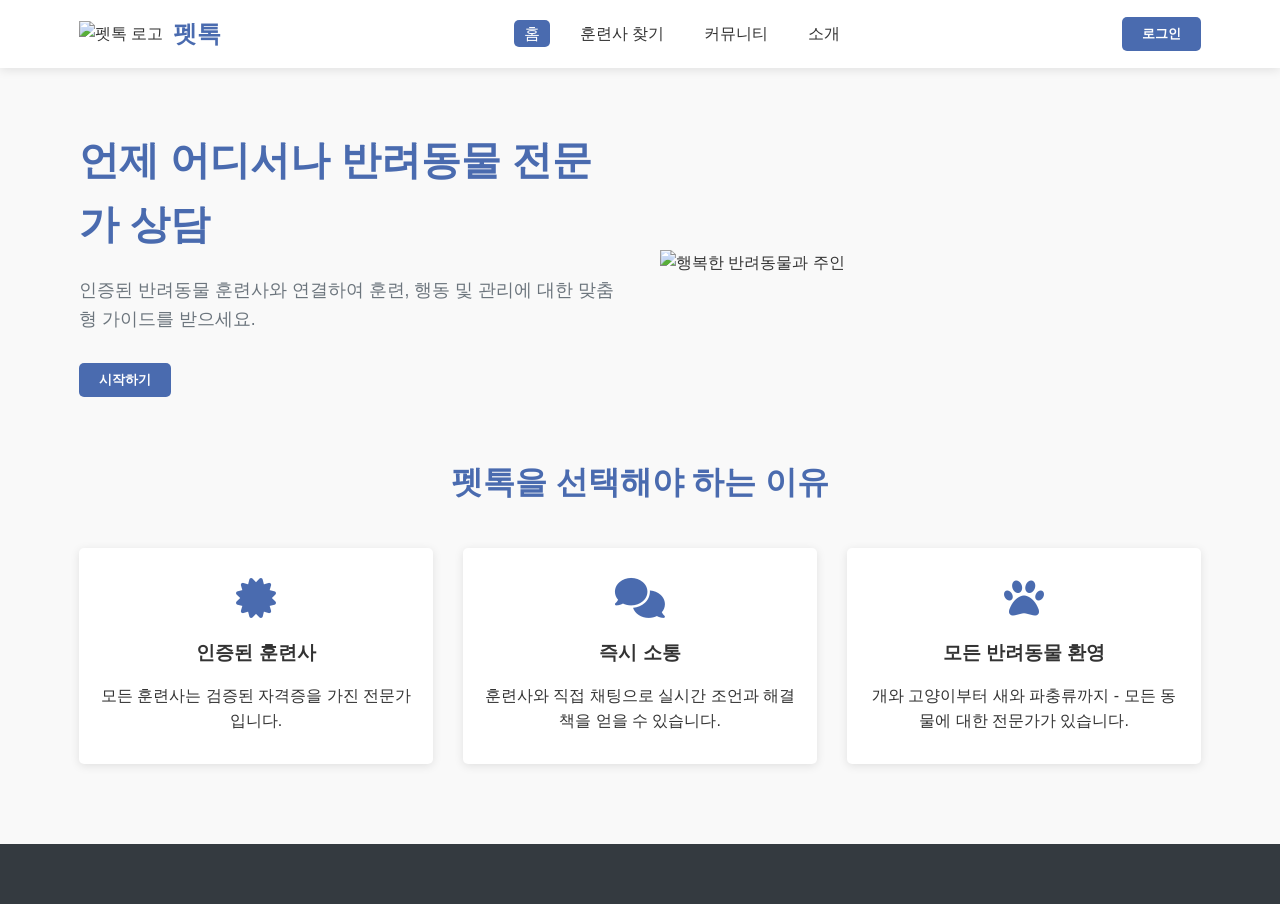
==== commit 737ebdfd: "commit" ====
--- a/index.html
+++ b/index.html
@@ -3,1952 +3,209 @@
 <head>
     <meta charset="UTF-8">
     <meta name="viewport" content="width=device-width, initial-scale=1.0">
-    <title>PetTalk - 반려동물 교육 트레이너 매칭 서비스</title>
-    <link rel="stylesheet" href="https://cdnjs.cloudflare.com/ajax/libs/bootstrap/5.3.2/css/bootstrap.min.css">
-    <link rel="stylesheet" href="https://cdnjs.cloudflare.com/ajax/libs/font-awesome/6.4.2/css/all.min.css">
-    <style>
-        :root {
-            --primary-color: #4e73df;
-            --secondary-color: #6c757d;
-            --success-color: #1cc88a;
-            --info-color: #36b9cc;
-            --warning-color: #f6c23e;
-            --danger-color: #e74a3b;
-            --light-color: #f8f9fc;
-            --dark-color: #5a5c69;
-        }
-        
-        body {
-            font-family: 'Nunito', -apple-system, BlinkMacSystemFont, 'Segoe UI', Roboto, 
-                'Helvetica Neue', Arial, sans-serif;
-            background-color: #f8f9fc;
-        }
-        
-        .navbar-brand img {
-            height: 40px;
-        }
-        
-        .auth-container {
-            margin-top: 80px;
-            max-width: 500px;
-        }
-        
-        .hidden {
-            display: none !important;
-        }
-        
-        .page-section {
-            padding: 50px 0;
-        }
-        
-        .trainer-card {
-            border-radius: 10px;
-            overflow: hidden;
-            transition: transform 0.3s;
-            margin-bottom: 20px;
-        }
-        
-        .trainer-card:hover {
-            transform: translateY(-5px);
-            box-shadow: 0 8px 15px rgba(0, 0, 0, 0.1);
-        }
-        
-        .trainer-img {
-            height: 200px;
-            object-fit: cover;
-        }
-        
-        .profile-img {
-            width: 120px;
-            height: 120px;
-            object-fit: cover;
-            border-radius: 50%;
-            border: 5px solid white;
-            box-shadow: 0 4px 8px rgba(0, 0, 0, 0.1);
-        }
-        
-        .star-rating {
-            color: gold;
-        }
-        
-        footer {
-            background-color: #4e73df;
-            color: white;
-            padding: 20px 0;
-        }
-        
-        .loading-spinner {
-            display: inline-block;
-            width: 2rem;
-            height: 2rem;
-            vertical-align: text-bottom;
-            border: 0.25em solid currentColor;
-            border-right-color: transparent;
-            border-radius: 50%;
-            animation: spinner-border .75s linear infinite;
-        }
-        
-        @keyframes spinner-border {
-            to { transform: rotate(360deg); }
-        }
-        
-        .toast-container {
-            position: fixed;
-            top: 20px;
-            right: 20px;
-            z-index: 1050;
-        }
-        
-        .review-card {
-            border-left: 4px solid var(--primary-color);
-            margin-bottom: 15px;
-        }
-        
-        .apply-form-container {
-            max-width: 600px;
-            margin: 0 auto;
-        }
-    </style>
+    <title>펫톡 - 반려동물 전문가와 연결하세요</title>
+    <link rel="stylesheet" href="styles.css">
+    <link rel="stylesheet" href="https://cdnjs.cloudflare.com/ajax/libs/font-awesome/6.4.0/css/all.min.css">
+    
+    <script>
+        // 페이지 로드 시 URL 파라미터 확인
+        document.addEventListener('DOMContentLoaded', function() {
+            // URL에서 토큰 확인
+            const urlParams = new URLSearchParams(window.location.search);
+            const token = urlParams.get('token');
+            
+            if (token) {
+                console.log('임시 토큰 발견:', token);
+                
+                // URL에서 토큰 파라미터 제거
+                const url = new URL(window.location.href);
+                url.searchParams.delete('token');
+                window.history.replaceState({}, document.title, url);
+                
+                // 토큰 저장
+                localStorage.setItem('tempToken', token);
+                
+                // 회원가입 모달 표시
+                setTimeout(function() {
+                    const authModal = document.getElementById('auth-modal');
+                    if (authModal) {
+                        authModal.style.display = 'block';
+                        
+                        // 회원가입 탭으로 전환
+                        const registerTab = document.querySelector('.tab-btn[data-tab="register"]');
+                        if (registerTab) {
+                            registerTab.click();
+                        }
+                    }
+                }, 500);
+            }
+        });
+    </script>
 </head>
 <body>
-    <!-- 네비게이션 바 -->
-    <nav class="navbar navbar-expand-lg navbar-dark bg-primary fixed-top">
-        <div class="container">
-            <a class="navbar-brand" href="#">
-                <i class="fas fa-paw me-2"></i>PetTalk
-            </a>
-            <button class="navbar-toggler" type="button" data-bs-toggle="collapse" data-bs-target="#navbarNav">
-                <span class="navbar-toggler-icon"></span>
-            </button>
-            <div class="collapse navbar-collapse" id="navbarNav">
-                <ul class="navbar-nav me-auto">
-                    <li class="nav-item">
-                        <a class="nav-link" href="#" id="nav-home">홈</a>
-                    </li>
-                    <li class="nav-item">
-                        <a class="nav-link" href="#" id="nav-trainers">트레이너</a>
-                    </li>
-                    <li class="nav-item authenticated hidden">
-                        <a class="nav-link" href="#" id="nav-applications">신청 내역</a>
-                    </li>
-                    <li class="nav-item trainer-only hidden">
-                        <a class="nav-link" href="#" id="nav-trainer-applications">트레이너 신청 관리</a>
-                    </li>
-                </ul>
-                <ul class="navbar-nav">
-                    <li class="nav-item not-authenticated">
-                        <a class="nav-link" href="#" id="nav-login">
-                            <i class="fas fa-sign-in-alt me-1"></i>로그인
-                        </a>
-                    </li>
-                    <li class="nav-item dropdown authenticated hidden">
-                        <a class="nav-link dropdown-toggle" href="#" id="userDropdown" role="button" data-bs-toggle="dropdown">
-                            <span id="username-display">사용자</span>
-                            <img id="user-profile-img" class="rounded-circle ms-2" style="width: 30px; height: 30px;">
-                        </a>
-                        <ul class="dropdown-menu dropdown-menu-end">
-                            <li><a class="dropdown-item" href="#" id="nav-profile">프로필</a></li>
-                            <li><hr class="dropdown-divider"></li>
-                            <li><a class="dropdown-item" href="#" id="nav-logout">로그아웃</a></li>
-                        </ul>
-                    </li>
-                </ul>
+    <div id="app">
+        <!-- 헤더 -->
+        <header class="header">
+            <div class="container">
+                <div class="logo">
+                    <img src="https://via.placeholder.com/40" alt="펫톡 로고">
+                    <h1>펫톡</h1>
+                </div>
+                <nav class="nav">
+                    <ul id="nav-menu">
+                        <li><a href="#" class="active" data-page="home">홈</a></li>
+                        <li><a href="#" data-page="trainers">훈련사 찾기</a></li>
+                        <li><a href="#" data-page="community">커뮤니티</a></li>
+                        <li><a href="#" data-page="about">소개</a></li>
+                    </ul>
+                </nav>
+                <div class="auth-buttons" id="auth-section">
+                    <button id="login-btn" class="btn btn-primary">로그인</button>
+                    <div id="user-profile" class="user-profile" style="display: none;">
+                        <img src="https://via.placeholder.com/32" alt="프로필" id="profile-img">
+                        <div class="dropdown">
+                            <span id="user-name">사용자명</span>
+                            <div class="dropdown-content">
+                                <a href="#" id="profile-btn">내 프로필</a>
+                                <a href="#" id="logout-btn">로그아웃</a>
+                            </div>
+                        </div>
+                    </div>
+                </div>
             </div>
-        </div>
-    </nav>
-
-    <!-- 로딩 스피너 -->
-    <div id="loading-spinner" class="d-flex justify-content-center align-items-center hidden" style="position: fixed; top: 0; left: 0; width: 100%; height: 100%; background-color: rgba(255,255,255,0.8); z-index: 9999;">
-        <div class="text-center">
-            <div class="loading-spinner"></div>
-            <div class="mt-2">로딩 중...</div>
+        </header>
+
+        <!-- 메인 콘텐츠 -->
+        <main>
+            <!-- 인증 모달 -->
+            <div id="auth-modal" class="modal">
+                <div class="modal-content">
+                    <span class="close">&times;</span>
+                    <div class="tabs">
+                        <button class="tab-btn active" data-tab="login">로그인</button>
+                        <button class="tab-btn" data-tab="register">회원가입</button>
+                    </div>
+                    
+                    <div id="login-tab" class="tab-content active">
+                        <h2>펫톡에 로그인하세요</h2>
+                        <div class="oauth-buttons">
+                            <button class="oauth-btn kakao">
+                                <i class="fab fa-kickstarter"></i> 카카오로 로그인
+                            </button>
+                            <button class="oauth-btn naver">
+                                <i class="fas fa-n"></i> 네이버로 로그인
+                            </button>
+                        </div>
+                    </div>
+                    
+                    <div id="register-tab" class="tab-content">
+                        <h2>회원가입 완료하기</h2>
+                        <form id="register-form">
+                            <div class="form-group">
+                                <label for="name">이름</label>
+                                <input type="text" id="name" name="name" required>
+                            </div>
+                            <div class="form-group">
+                                <label for="nickname">닉네임</label>
+                                <input type="text" id="nickname" name="nickname" required>
+                                <small id="nickname-status"></small>
+                            </div>
+                            <div class="form-group">
+                                <label>프로필 이미지</label>
+                                <div class="avatar-selection">
+                                    <div class="avatar-option selected">
+                                        <img src="https://via.placeholder.com/50/ff9800/ffffff?text=1" data-url="https://via.placeholder.com/200/ff9800/ffffff?text=1" alt="아바타 1">
+                                    </div>
+                                    <div class="avatar-option">
+                                        <img src="https://via.placeholder.com/50/4CAF50/ffffff?text=2" data-url="https://via.placeholder.com/200/4CAF50/ffffff?text=2" alt="아바타 2">
+                                    </div>
+                                    <div class="avatar-option">
+                                        <img src="https://via.placeholder.com/50/2196F3/ffffff?text=3" data-url="https://via.placeholder.com/200/2196F3/ffffff?text=3" alt="아바타 3">
+                                    </div>
+                                    <div class="avatar-option">
+                                        <img src="https://via.placeholder.com/50/9C27B0/ffffff?text=4" data-url="https://via.placeholder.com/200/9C27B0/ffffff?text=4" alt="아바타 4">
+                                    </div>
+                                </div>
+                                <input type="hidden" id="profile-image-url" name="profileImageUrl" value="https://via.placeholder.com/200/ff9800/ffffff?text=1">
+                            </div>
+                            <button type="submit" class="btn btn-primary">가입 완료</button>
+                        </form>
+                    </div>
+                </div>
+            </div>
+
+            <!-- 페이지 콘텐츠 (홈, 프로필, 훈련사 찾기 등) -->
+            <div class="container">
+                <!-- 홈 페이지 -->
+                <div id="home-page" class="page active">
+                    <section class="hero">
+                        <div class="hero-content">
+                            <h2>언제 어디서나 반려동물 전문가 상담</h2>
+                            <p>인증된 반려동물 훈련사와 연결하여 훈련, 행동 및 관리에 대한 맞춤형 가이드를 받으세요.</p>
+                            <button class="btn btn-primary" id="get-started-btn">시작하기</button>
+                        </div>
+                        <div class="hero-image">
+                            <img src="https://via.placeholder.com/500x300" alt="행복한 반려동물과 주인">
+                        </div>
+                    </section>
+
+                    <section class="features">
+                        <h2>펫톡을 선택해야 하는 이유</h2>
+                        <div class="feature-cards">
+                            <div class="feature-card">
+                                <i class="fas fa-certificate"></i>
+                                <h3>인증된 훈련사</h3>
+                                <p>모든 훈련사는 검증된 자격증을 가진 전문가입니다.</p>
+                            </div>
+                            <div class="feature-card">
+                                <i class="fas fa-comments"></i>
+                                <h3>즉시 소통</h3>
+                                <p>훈련사와 직접 채팅으로 실시간 조언과 해결책을 얻을 수 있습니다.</p>
+                            </div>
+                            <div class="feature-card">
+                                <i class="fas fa-paw"></i>
+                                <h3>모든 반려동물 환영</h3>
+                                <p>개와 고양이부터 새와 파충류까지 - 모든 동물에 대한 전문가가 있습니다.</p>
+                            </div>
+                        </div>
+                    </section>
+                </div>
+
+                <!-- 프로필 페이지 -->
+                <div id="profile-page" class="page">
+                    <!-- 프로필 컨텐츠 -->
+                </div>
+
+                <!-- 기타 페이지들 -->
+                <div id="trainers-page" class="page">
+                    <h2>반려동물 훈련사 찾기</h2>
+                    <p>이 기능은 곧 제공될 예정입니다. 기대해 주세요!</p>
+                </div>
+                
+                <div id="community-page" class="page">
+                    <h2>커뮤니티 포럼</h2>
+                    <p>이 기능은 곧 제공될 예정입니다. 기대해 주세요!</p>
+                </div>
+                
+                <div id="about-page" class="page">
+                    <h2>펫톡 소개</h2>
+                    <p>펫톡은 반려동물 주인과 인증된 훈련사를 연결하여 전문적인 조언을 제공하는 플랫폼입니다.</p>
+                </div>
+            </div>
+        </main>
+
+        <footer class="footer">
+            <!-- 푸터 내용 -->
+        </footer>
+    </div>
+
+    <!-- 알림 모달 -->
+    <div id="notification-modal" class="notification">
+        <div class="notification-content">
+            <span class="notification-message">성공!</span>
         </div>
     </div>
 
-    <!-- 토스트 메시지 -->
-    <div class="toast-container"></div>
-    
-    <!-- 페이지 컨테이너 -->
-    <div class="container mt-5 pt-3">
-        <!-- 홈 페이지 -->
-        <div id="home-page" class="page">
-            <div class="px-4 py-5 my-5 text-center">
-                <h1 class="display-5 fw-bold text-body-emphasis">PetTalk</h1>
-                <div class="col-lg-6 mx-auto">
-                    <p class="lead mb-4">반려동물 교육의 새로운 시작! 전문 트레이너와 함께 반려동물의 행동 교정과 훈련을 시작해보세요.</p>
-                    <div class="d-grid gap-2 d-sm-flex justify-content-sm-center">
-                        <button type="button" id="home-browse-trainers" class="btn btn-primary btn-lg px-4 gap-3">트레이너 찾기</button>
-                        <button type="button" id="home-get-started" class="btn btn-outline-secondary btn-lg px-4">시작하기</button>
-                    </div>
-                </div>
-            </div>
-
-            <div class="row mb-5">
-                <div class="col-md-4">
-                    <div class="card shadow-sm h-100">
-                        <div class="card-body text-center">
-                            <i class="fas fa-search fa-3x mb-3 text-primary"></i>
-                            <h5 class="card-title">트레이너 찾기</h5>
-                            <p class="card-text">전문 트레이너의 프로필, 자격증, 경력 등을 확인하고 필요한 서비스를 제공할 수 있는 트레이너를 찾아보세요.</p>
-                        </div>
-                    </div>
-                </div>
-                <div class="col-md-4">
-                    <div class="card shadow-sm h-100">
-                        <div class="card-body text-center">
-                            <i class="fas fa-comments fa-3x mb-3 text-primary"></i>
-                            <h5 class="card-title">문의 및 신청</h5>
-                            <p class="card-text">마음에 드는 트레이너를 찾았다면, 교육 서비스에 대해 문의하고 상담을 신청할 수 있습니다.</p>
-                        </div>
-                    </div>
-                </div>
-                <div class="col-md-4">
-                    <div class="card shadow-sm h-100">
-                        <div class="card-body text-center">
-                            <i class="fas fa-paw fa-3x mb-3 text-primary"></i>
-                            <h5 class="card-title">교육 서비스</h5>
-                            <p class="card-text">반려동물의 특성과 필요에 맞는 맞춤형 교육 서비스를 받고 더 행복한 반려 생활을 즐겨보세요.</p>
-                        </div>
-                    </div>
-                </div>
-            </div>
-        </div>
-
-        <!-- 로그인 페이지 -->
-        <div id="login-page" class="page hidden">
-            <div class="auth-container mx-auto text-center">
-                <h2 class="mb-4">로그인</h2>
-                <p class="mb-4">소셜 계정으로 간편하게 로그인하세요</p>
-                
-                <div class="d-grid gap-3 col-12 mx-auto">
-                    <button class="btn btn-lg btn-outline-primary" id="naver-login">
-                        <img src="https://developers.naver.com/inc/devcenter/images/favicon.ico" width="20" height="20" class="me-2">
-                        네이버 로그인
-                    </button>
-                    <button class="btn btn-lg btn-outline-warning" id="kakao-login">
-                        <img src="https://developers.kakao.com/sdk/js/resources/kakao.png" width="20" height="20" class="me-2">
-                        카카오 로그인
-                    </button>
-                </div>
-            </div>
-        </div>
-
-        <!-- 회원가입 페이지 -->
-        <div id="register-page" class="page hidden">
-            <div class="auth-container mx-auto">
-                <h2 class="mb-4 text-center">회원가입</h2>
-                <p class="mb-4 text-center">소셜 계정으로 인증되었습니다. 프로필 정보를 입력해주세요.</p>
-                
-                <form id="register-form" class="needs-validation" novalidate>
-                    <div class="mb-3">
-                        <label for="register-name" class="form-label">이름</label>
-                        <input type="text" class="form-control" id="register-name" required>
-                        <div class="invalid-feedback">이름을 입력해주세요.</div>
-                    </div>
-                    <div class="mb-3">
-                        <label for="register-nickname" class="form-label">닉네임</label>
-                        <div class="input-group">
-                            <input type="text" class="form-control" id="register-nickname" required>
-                            <button class="btn btn-outline-secondary" type="button" id="check-nickname">중복확인</button>
-                        </div>
-                        <div id="nickname-feedback" class="form-text"></div>
-                    </div>
-                    <div class="mb-3">
-                        <label for="register-profile-image" class="form-label">프로필 이미지 URL</label>
-                        <input type="url" class="form-control" id="register-profile-image" placeholder="https://example.com/image.jpg">
-                        <div class="form-text">이미지 URL을 입력하지 않으면 기본 이미지가 설정됩니다.</div>
-                    </div>
-                    <div class="d-grid gap-2 mt-4">
-                        <button type="submit" class="btn btn-primary">가입하기</button>
-                    </div>
-                </form>
-            </div>
-        </div>
-
-        <!-- 트레이너 목록 페이지 -->
-        <div id="trainers-page" class="page hidden">
-            <h2 class="mb-4">트레이너 목록</h2>
-            <div class="row" id="trainers-container">
-                <!-- 트레이너 카드가 여기에 동적으로 추가됩니다 -->
-            </div>
-        </div>
-
-        <!-- 트레이너 상세 페이지 -->
-        <div id="trainer-detail-page" class="page hidden">
-            <div class="row">
-                <div class="col-md-4">
-                    <div class="card shadow text-center p-3 mb-4">
-                        <img id="trainer-detail-img" src="/api/placeholder/150/150" class="profile-img mx-auto mb-3" alt="Trainer Profile">
-                        <h4 id="trainer-detail-name">트레이너 이름</h4>
-                        <div id="trainer-detail-rating" class="star-rating mb-2">
-                            <i class="fas fa-star"></i>
-                            <i class="fas fa-star"></i>
-                            <i class="fas fa-star"></i>
-                            <i class="fas fa-star"></i>
-                            <i class="fas fa-star-half-alt"></i>
-                            <span id="trainer-detail-rating-value">4.5</span>
-                            <span class="text-muted">(<span id="trainer-detail-review-count">24</span>개의 리뷰)</span>
-                        </div>
-                        <p class="text-muted">경력 <span id="trainer-detail-experience">5</span>년</p>
-                        <div class="mb-3">
-                            <h6 class="text-primary">전문 분야</h6>
-                            <div id="trainer-detail-specializations">
-                                <!-- 전문 분야 태그가 여기에 동적으로 추가됩니다 -->
-                            </div>
-                        </div>
-                        <button id="trainer-detail-apply-btn" class="btn btn-primary authenticated hidden">
-                            <i class="fas fa-paper-plane me-1"></i> 교육 신청하기
-                        </button>
-                        <button id="trainer-detail-login-to-apply-btn" class="btn btn-outline-primary not-authenticated">
-                            <i class="fas fa-sign-in-alt me-1"></i> 로그인하여 신청하기
-                        </button>
-                    </div>
-                </div>
-                <div class="col-md-8">
-                    <div class="card shadow mb-4">
-                        <div class="card-header">
-                            <h5 class="mb-0">트레이너 소개</h5>
-                        </div>
-                        <div class="card-body">
-                            <p id="trainer-detail-introduction">트레이너 소개 내용입니다.</p>
-                        </div>
-                    </div>
-                    
-                    <div class="card shadow mb-4">
-                        <div class="card-header">
-                            <h5 class="mb-0">자격증</h5>
-                        </div>
-                        <div class="card-body">
-                            <ul id="trainer-detail-certifications" class="list-group list-group-flush">
-                                <!-- 자격증 목록이 여기에 동적으로 추가됩니다 -->
-                            </ul>
-                        </div>
-                    </div>
-                    
-                    <div class="card shadow">
-                        <div class="card-header">
-                            <h5 class="mb-0">리뷰</h5>
-                        </div>
-                        <div class="card-body">
-                            <div id="trainer-detail-reviews">
-                                <!-- 리뷰 목록이 여기에 동적으로 추가됩니다 -->
-                            </div>
-                        </div>
-                    </div>
-                </div>
-            </div>
-        </div>
-
-        <!-- 신청 양식 페이지 -->
-        <div id="apply-form-page" class="page hidden">
-            <div class="apply-form-container">
-                <h2 class="mb-4">교육 신청하기</h2>
-                <div class="card shadow mb-4">
-                    <div class="card-header">
-                        <h5 class="mb-0" id="apply-trainer-name">트레이너에게 신청하기</h5>
-                    </div>
-                    <div class="card-body">
-                        <form id="apply-form" class="needs-validation" novalidate>
-                            <div class="mb-3">
-                                <label for="apply-content" class="form-label">신청 내용</label>
-                                <textarea class="form-control" id="apply-content" rows="5" required
-                                    placeholder="반려동물의 종류, 나이, 성별, 특성 및 교육이 필요한 부분 등 자세히 적어주세요."></textarea>
-                                <div class="invalid-feedback">신청 내용을 입력해주세요.</div>
-                            </div>
-                            <div class="mb-3">
-                                <label for="apply-image-url" class="form-label">반려동물 사진 URL</label>
-                                <input type="url" class="form-control" id="apply-image-url"
-                                    placeholder="https://example.com/pet-image.jpg">
-                                <div class="form-text">반려동물 사진을 첨부하면 더 정확한 상담이 가능합니다.</div>
-                            </div>
-                            <div class="d-grid gap-2 mt-4">
-                                <button type="submit" class="btn btn-primary">신청하기</button>
-                                <button type="button" id="apply-cancel" class="btn btn-outline-secondary">취소</button>
-                            </div>
-                        </form>
-                    </div>
-                </div>
-            </div>
-        </div>
-
-        <!-- 신청 내역 페이지 -->
-        <div id="applications-page" class="page hidden">
-            <h2 class="mb-4">나의 신청 내역</h2>
-            <div class="row" id="applications-container">
-                <!-- 신청 내역 카드가 여기에 동적으로 추가됩니다 -->
-            </div>
-        </div>
-
-        <!-- 트레이너용 신청 관리 페이지 -->
-        <div id="trainer-applications-page" class="page hidden trainer-only">
-            <h2 class="mb-4">트레이너 신청 관리</h2>
-            <div class="d-flex mb-3">
-                <div class="btn-group" role="group">
-                    <button type="button" class="btn btn-outline-primary active" data-status="all">전체</button>
-                    <button type="button" class="btn btn-outline-primary" data-status="PENDING">대기중</button>
-                    <button type="button" class="btn btn-outline-primary" data-status="APPROVED">승인</button>
-                    <button type="button" class="btn btn-outline-primary" data-status="REJECTED">거절</button>
-                </div>
-            </div>
-            <div class="row" id="trainer-applications-container">
-                <!-- 신청 내역 카드가 여기에 동적으로 추가됩니다 -->
-            </div>
-        </div>
-
-        <!-- 프로필 페이지 -->
-        <div id="profile-page" class="page hidden">
-            <div class="row">
-                <div class="col-md-4">
-                    <div class="card shadow text-center p-3 mb-4">
-                        <img id="profile-img" src="/api/placeholder/150/150" class="profile-img mx-auto mb-3" alt="Profile">
-                        <h4 id="profile-name">사용자 이름</h4>
-                        <p class="text-muted" id="profile-email">user@example.com</p>
-                        <button class="btn btn-outline-primary btn-sm mb-2" id="profile-edit-btn">
-                            <i class="fas fa-edit me-1"></i> 프로필 수정
-                        </button>
-                        <button class="btn btn-outline-danger btn-sm" id="profile-withdraw-btn">
-                            <i class="fas fa-user-times me-1"></i> 회원 탈퇴
-                        </button>
-                    </div>
-                </div>
-                <div class="col-md-8">
-                    <div class="card shadow mb-4">
-                        <div class="card-header">
-                            <h5 class="mb-0">프로필 정보</h5>
-                        </div>
-                        <div class="card-body">
-                            <form id="profile-edit-form" class="needs-validation" novalidate>
-                                <div class="mb-3">
-                                    <label for="profile-edit-nickname" class="form-label">닉네임</label>
-                                    <input type="text" class="form-control" id="profile-edit-nickname" required>
-                                    <div class="invalid-feedback">닉네임을 입력해주세요.</div>
-                                </div>
-                                <div class="mb-3">
-                                    <label for="profile-edit-image" class="form-label">프로필 이미지 URL</label>
-                                    <input type="url" class="form-control" id="profile-edit-image" placeholder="https://example.com/image.jpg">
-                                </div>
-                                <div class="d-grid gap-2 mt-4">
-                                    <button type="submit" class="btn btn-primary">저장하기</button>
-                                    <button type="button" id="profile-edit-cancel" class="btn btn-outline-secondary">취소</button>
-                                </div>
-                            </form>
-                        </div>
-                    </div>
-                    
-                    <div class="card shadow">
-                        <div class="card-header">
-                            <h5 class="mb-0">내 리뷰</h5>
-                        </div>
-                        <div class="card-body">
-                            <div id="my-reviews-container">
-                                <!-- 리뷰 목록이 여기에 동적으로 추가됩니다 -->
-                            </div>
-                        </div>
-                    </div>
-                </div>
-            </div>
-        </div>
-
-        <!-- 리뷰 작성 모달 -->
-        <div class="modal fade" id="reviewModal" tabindex="-1">
-            <div class="modal-dialog">
-                <div class="modal-content">
-                    <div class="modal-header">
-                        <h5 class="modal-title">리뷰 작성하기</h5>
-                        <button type="button" class="btn-close" data-bs-dismiss="modal" aria-label="Close"></button>
-                    </div>
-                    <div class="modal-body">
-                        <form id="review-form">
-                            <input type="hidden" id="review-apply-id">
-                            <div class="mb-3">
-                                <label class="form-label">평점</label>
-                                <div class="star-rating-input">
-                                    <div class="btn-group" role="group">
-                                        <input type="radio" class="btn-check" name="review-rating" id="rating-1" value="1" required>
-                                        <label class="btn btn-outline-warning" for="rating-1">1 <i class="far fa-star"></i></label>
-                                        
-                                        <input type="radio" class="btn-check" name="review-rating" id="rating-2" value="2">
-                                        <label class="btn btn-outline-warning" for="rating-2">2 <i class="far fa-star"></i></label>
-                                        
-                                        <input type="radio" class="btn-check" name="review-rating" id="rating-3" value="3">
-                                        <label class="btn btn-outline-warning" for="rating-3">3 <i class="far fa-star"></i></label>
-                                        
-                                        <input type="radio" class="btn-check" name="review-rating" id="rating-4" value="4">
-                                        <label class="btn btn-outline-warning" for="rating-4">4 <i class="far fa-star"></i></label>
-                                        
-                                        <input type="radio" class="btn-check" name="review-rating" id="rating-5" value="5" checked>
-                                        <label class="btn btn-outline-warning" for="rating-5">5 <i class="far fa-star"></i></label>
-                                    </div>
-                                </div>
-                            </div>
-                            <div class="mb-3">
-                                <label for="review-title" class="form-label">제목</label>
-                                <input type="text" class="form-control" id="review-title" required>
-                            </div>
-                            <div class="mb-3">
-                                <label for="review-comment" class="form-label">내용</label>
-                                <textarea class="form-control" id="review-comment" rows="3" required></textarea>
-                            </div>
-                            <div class="mb-3">
-                                <label for="review-image" class="form-label">이미지 URL (선택사항)</label>
-                                <input type="url" class="form-control" id="review-image">
-                            </div>
-                        </form>
-                    </div>
-                    <div class="modal-footer">
-                        <button type="button" class="btn btn-secondary" data-bs-dismiss="modal">취소</button>
-                        <button type="button" class="btn btn-primary" id="submit-review">리뷰 등록</button>
-                    </div>
-                </div>
-            </div>
-        </div>
-    </div>
-
-    <!-- 푸터 -->
-    <footer class="mt-5">
-        <div class="container py-4">
-            <div class="row">
-                <div class="col-md-6">
-                    <h5><i class="fas fa-paw me-2"></i>PetTalk</h5>
-                    <p>반려동물 교육 트레이너 매칭 서비스</p>
-                </div>
-                <div class="col-md-6 text-md-end">
-                    <p>&copy; 2023 PetTalk. All rights reserved.</p>
-                </div>
-            </div>
-        </div>
-    </footer>
-
-    <!-- 스크립트 -->
-    <script src="https://cdnjs.cloudflare.com/ajax/libs/bootstrap/5.3.2/js/bootstrap.bundle.min.js"></script>
-    <script>
-        // 설정 변수
-        const CONFIG = {
-            BACKEND_URL: 'http://localhost:8443',
-            FRONTEND_URL: 'https://hanjungho.github.io/project-pet-talk-test',
-            DEFAULT_PROFILE_IMAGE: 'https://via.placeholder.com/150'
-        };
-        
-        // UI 관련 함수
-        const UI = {
-            // 현재 활성화된 페이지 ID
-            currentPage: null,
-            
-            // 페이지 표시 함수
-            showPage: (pageId) => {
-                // 모든 페이지 숨기기
-                document.querySelectorAll('.page').forEach(page => {
-                    page.classList.add('hidden');
-                },
-            
-            // 이벤트 핸들러 설정
-            setupEventHandlers: () => {
-                // 네비게이션 이벤트
-                document.getElementById('nav-home').addEventListener('click', (e) => {
-                    e.preventDefault();
-                    UI.showPage('home-page');
-                });
-                
-                document.getElementById('nav-trainers').addEventListener('click', (e) => {
-                    e.preventDefault();
-                    UI.loadTrainers();
-                    UI.showPage('trainers-page');
-                });
-                
-                document.getElementById('nav-applications').addEventListener('click', (e) => {
-                    e.preventDefault();
-                    UI.loadApplications();
-                });
-                
-                document.getElementById('nav-trainer-applications').addEventListener('click', (e) => {
-                    e.preventDefault();
-                    UI.loadTrainerApplications();
-                });
-                
-                document.getElementById('nav-login').addEventListener('click', (e) => {
-                    e.preventDefault();
-                    UI.showPage('login-page');
-                });
-                
-                document.getElementById('nav-logout').addEventListener('click', (e) => {
-                    e.preventDefault();
-                    AUTH.logout();
-                });
-                
-                document.getElementById('nav-profile').addEventListener('click', (e) => {
-                    e.preventDefault();
-                    UI.loadProfile();
-                });
-                
-                // 홈페이지 버튼 이벤트
-                document.getElementById('home-browse-trainers').addEventListener('click', () => {
-                    UI.loadTrainers();
-                    UI.showPage('trainers-page');
-                });
-                
-                document.getElementById('home-get-started').addEventListener('click', () => {
-                    if (AUTH.isAuthenticated()) {
-                        UI.loadTrainers();
-                        UI.showPage('trainers-page');
-                    } else {
-                        UI.showPage('login-page');
-                    }
-                });
-                
-                // 로그인 버튼 이벤트
-                document.getElementById('naver-login').addEventListener('click', () => {
-                    AUTH.startLogin('naver');
-                });
-                
-                document.getElementById('kakao-login').addEventListener('click', () => {
-                    AUTH.startLogin('kakao');
-                });
-                
-                // 회원가입 폼 이벤트
-                document.getElementById('check-nickname').addEventListener('click', async () => {
-                    const nickname = document.getElementById('register-nickname').value.trim();
-                    if (!nickname) {
-                        document.getElementById('nickname-feedback').innerHTML = 
-                            '<span class="text-danger">닉네임을 입력해주세요.</span>';
-                        return;
-                    }
-                    
-                    try {
-                        const response = await API.auth.checkNickname(nickname);
-                        const available = response.data?.available || false;
-                        
-                        if (available) {
-                            document.getElementById('nickname-feedback').innerHTML = 
-                                '<span class="text-success">사용 가능한 닉네임입니다.</span>';
-                            document.getElementById('register-nickname').setAttribute('data-valid', 'true');
-                        } else {
-                            document.getElementById('nickname-feedback').innerHTML = 
-                                '<span class="text-danger">이미 사용 중인 닉네임입니다.</span>';
-                            document.getElementById('register-nickname').setAttribute('data-valid', 'false');
-                        }
-                    } catch (error) {
-                        console.error('닉네임 확인 오류:', error);
-                        document.getElementById('nickname-feedback').innerHTML = 
-                            '<span class="text-danger">닉네임 확인 중 오류가 발생했습니다.</span>';
-                    }
-                });
-                
-                document.getElementById('register-form').addEventListener('submit', async (e) => {
-                    e.preventDefault();
-                    
-                    const form = e.target;
-                    if (!form.checkValidity()) {
-                        e.stopPropagation();
-                        form.classList.add('was-validated');
-                        return;
-                    }
-                    
-                    // 닉네임 유효성 검사
-                    const nickname = document.getElementById('register-nickname');
-                    if (nickname.getAttribute('data-valid') !== 'true') {
-                        document.getElementById('nickname-feedback').innerHTML = 
-                            '<span class="text-danger">닉네임 중복 확인이 필요합니다.</span>';
-                        return;
-                    }
-                    
-                    const name = document.getElementById('register-name').value.trim();
-                    const profileImageUrl = document.getElementById('register-profile-image').value.trim() || CONFIG.DEFAULT_PROFILE_IMAGE;
-                    const tempToken = UTILS.getData('tempToken');
-                    
-                    if (!tempToken) {
-                        UTILS.showToast('유효하지 않은 세션입니다. 다시 로그인해주세요.', 'error');
-                        UI.showPage('login-page');
-                        return;
-                    }
-                    
-                    try {
-                        const data = {
-                            tempToken,
-                            name,
-                            nickname: nickname.value.trim(),
-                            profileImageUrl
-                        };
-                        
-                        const response = await API.auth.register(data);
-                        
-                        // 토큰 저장
-                        UTILS.storeData('accessToken', response.data.accessToken);
-                        UTILS.storeData('refreshToken', response.data.refreshToken);
-                        UTILS.storeData('tokenExpires', Date.now() + (response.data.expiresIn * 1000));
-                        UTILS.storeData('user', response.data.user);
-                        
-                        // 임시 토큰 삭제
-                        UTILS.removeData('tempToken');
-                        
-                        // 인증 UI 업데이트
-                        UI.updateAuthUI();
-                        
-                        UTILS.showToast('회원가입이 완료되었습니다.', 'success');
-                        UI.showPage('home-page');
-                    } catch (error) {
-                        console.error('회원가입 오류:', error);
-                        UTILS.showToast('회원가입 중 오류가 발생했습니다.', 'error');
-                    }
-                });
-                
-                // 트레이너 상세 페이지 이벤트
-                document.getElementById('trainer-detail-apply-btn').addEventListener('click', (e) => {
-                    if (!AUTH.isAuthenticated()) {
-                        UTILS.showToast('로그인이 필요합니다.', 'warning');
-                        return;
-                    }
-                    
-                    const trainerId = e.target.getAttribute('data-trainer-id');
-                    const trainerName = document.getElementById('trainer-detail-name').textContent;
-                    UI.showApplyForm(trainerId, trainerName);
-                });
-                
-                document.getElementById('trainer-detail-login-to-apply-btn').addEventListener('click', () => {
-                    UI.showPage('login-page');
-                });
-                
-                // 신청 양식 이벤트
-                document.getElementById('apply-form').addEventListener('submit', async (e) => {
-                    e.preventDefault();
-                    
-                    const form = e.target;
-                    if (!form.checkValidity()) {
-                        e.stopPropagation();
-                        form.classList.add('was-validated');
-                        return;
-                    }
-                    
-                    const trainerId = form.getAttribute('data-trainer-id');
-                    const content = document.getElementById('apply-content').value.trim();
-                    const imageUrl = document.getElementById('apply-image-url').value.trim();
-                    
-                    try {
-                        const data = {
-                            trainerId,
-                            content,
-                            imageUrl: imageUrl || null
-                        };
-                        
-                        await API.apply.createApply(data);
-                        
-                        UTILS.showToast('신청이 완료되었습니다.', 'success');
-                        UI.loadApplications();
-                        UI.showPage('applications-page');
-                    } catch (error) {
-                        console.error('신청 제출 오류:', error);
-                        UTILS.showToast('신청 제출 중 오류가 발생했습니다.', 'error');
-                    }
-                });
-                
-                document.getElementById('apply-cancel').addEventListener('click', () => {
-                    UI.showPage('trainer-detail-page');
-                });
-                
-                // 프로필 페이지 이벤트
-                document.getElementById('profile-edit-btn').addEventListener('click', () => {
-                    document.getElementById('profile-edit-form').classList.remove('hidden');
-                });
-                
-                document.getElementById('profile-edit-cancel').addEventListener('click', () => {
-                    document.getElementById('profile-edit-form').classList.add('hidden');
-                });
-                
-                document.getElementById('profile-edit-form').addEventListener('submit', async (e) => {
-                    e.preventDefault();
-                    
-                    const form = e.target;
-                    if (!form.checkValidity()) {
-                        e.stopPropagation();
-                        form.classList.add('was-validated');
-                        return;
-                    }
-                    
-                    const nickname = document.getElementById('profile-edit-nickname').value.trim();
-                    const profileImageUrl = document.getElementById('profile-edit-image').value.trim();
-                    
-                    try {
-                        const data = {
-                            nickname,
-                            profileImageUrl: profileImageUrl || null
-                        };
-                        
-                        const response = await API.auth.updateProfile(data);
-                        
-                        // 사용자 정보 업데이트
-                        const user = UTILS.getData('user');
-                        if (user) {
-                            user.nickname = nickname;
-                            user.profileImageUrl = profileImageUrl || user.profileImageUrl;
-                            UTILS.storeData('user', user);
-                        }
-                        
-                        // 인증 UI 업데이트
-                        UI.updateAuthUI();
-                        
-                        UTILS.showToast('프로필이 업데이트되었습니다.', 'success');
-                        UI.loadProfile();
-                    } catch (error) {
-                        console.error('프로필 업데이트 오류:', error);
-                        UTILS.showToast('프로필 업데이트 중 오류가 발생했습니다.', 'error');
-                    }
-                });
-                
-                document.getElementById('profile-withdraw-btn').addEventListener('click', async () => {
-                    if (confirm('정말로 회원 탈퇴하시겠습니까? 이 작업은 되돌릴 수 없습니다.')) {
-                        try {
-                            await API.auth.withdraw();
-                            AUTH.logout();
-                            UTILS.showToast('회원 탈퇴가 완료되었습니다.', 'success');
-                        } catch (error) {
-                            console.error('회원 탈퇴 오류:', error);
-                            UTILS.showToast('회원 탈퇴 중 오류가 발생했습니다.', 'error');
-                        }
-                    }
-                });
-                
-                // 리뷰 모달 이벤트
-                document.getElementById('submit-review').addEventListener('click', async () => {
-                    const applyId = document.getElementById('review-apply-id').value;
-                    const rating = document.querySelector('input[name="review-rating"]:checked').value;
-                    const title = document.getElementById('review-title').value.trim();
-                    const comment = document.getElementById('review-comment').value.trim();
-                    const reviewImageUrl = document.getElementById('review-image').value.trim();
-                    
-                    if (!title || !comment) {
-                        UTILS.showToast('제목과 내용을 모두 입력해주세요.', 'warning');
-                        return;
-                    }
-                    
-                    try {
-                        const data = {
-                            applyId: Number(applyId),
-                            rating: Number(rating),
-                            title,
-                            comment,
-                            reviewImageUrl: reviewImageUrl || null
-                        };
-                        
-                        await API.reviews.createReview(data);
-                        
-                        // 모달 닫기
-                        bootstrap.Modal.getInstance(document.getElementById('reviewModal')).hide();
-                        
-                        UTILS.showToast('리뷰가 등록되었습니다.', 'success');
-                        UI.loadApplications();
-                    } catch (error) {
-                        console.error('리뷰 등록 오류:', error);
-                        UTILS.showToast('리뷰 등록 중 오류가 발생했습니다.', 'error');
-                    }
-                });
-                
-                // 트레이너 신청 관리 페이지 필터 버튼 이벤트
-                document.querySelectorAll('#trainer-applications-page .btn-group button').forEach(button => {
-                    button.addEventListener('click', (e) => {
-                        // 활성화 상태 변경
-                        document.querySelectorAll('#trainer-applications-page .btn-group button').forEach(btn => {
-                            btn.classList.remove('active');
-                        });
-                        e.target.classList.add('active');
-                        
-                        // 선택된 상태로 목록 필터링
-                        const status = e.target.getAttribute('data-status');
-                        UI.loadTrainerApplications(status);
-                    });
-                });
-            },
-            
-            // URL 파라미터 처리
-            handleUrlParams: () => {
-                // URL 파라미터 가져오기
-                const urlParams = new URLSearchParams(window.location.search);
-                
-                // OAuth 콜백 처리
-                if (window.location.pathname.includes('/oauth/callback')) {
-                    const success = AUTH.processCallback(window.location.search);
-                    if (success) {
-                        // 파라미터 제거하고 홈으로 리다이렉션
-                        window.history.replaceState({}, document.title, CONFIG.FRONTEND_URL);
-                    }
-                }
-                
-                // 토큰 파라미터 (회원가입 필요)
-                else if (urlParams.has('token')) {
-                    UTILS.storeData('tempToken', urlParams.get('token'));
-                    UI.showPage('register-page');
-                    // 파라미터 제거
-                    window.history.replaceState({}, document.title, window.location.pathname);
-                }
-            },
-            
-            // 앱 초기화
-            init: () => {
-                // URL 파라미터 처리
-                UI.handleUrlParams();
-                
-                // 인증 상태에 따른 UI 업데이트
-                UI.updateAuthUI();
-                
-                // 이벤트 핸들러 설정
-                UI.setupEventHandlers();
-                
-                // 홈페이지 표시
-                UI.showPage('home-page');
-            }
-        };
-        
-        // 앱 실행
-        document.addEventListener('DOMContentLoaded', UI.init);
-    </script>
+    <script src="scripts.js"></script>
 </body>
-</html>);
-                
-                // 요청한 페이지 표시
-                const page = document.getElementById(pageId);
-                if (page) {
-                    page.classList.remove('hidden');
-                    UI.currentPage = pageId;
-                    
-                    // 네비게이션 활성화 상태 업데이트
-                    document.querySelectorAll('.nav-link').forEach(link => {
-                        link.classList.remove('active');
-                    });
-                    
-                    // 해당 네비게이션 링크 활성화
-                    switch (pageId) {
-                        case 'home-page':
-                            document.getElementById('nav-home').classList.add('active');
-                            break;
-                        case 'trainers-page':
-                            document.getElementById('nav-trainers').classList.add('active');
-                            break;
-                        case 'applications-page':
-                            document.getElementById('nav-applications').classList.add('active');
-                            break;
-                        case 'trainer-applications-page':
-                            document.getElementById('nav-trainer-applications').classList.add('active');
-                            break;
-                    }
-                }
-            },
-            
-            // 인증 상태에 따른 UI 업데이트
-            updateAuthUI: () => {
-                const isAuthenticated = AUTH.isAuthenticated();
-                const isTrainer = AUTH.isTrainer();
-                
-                // 인증된 사용자만 볼 수 있는 요소
-                document.querySelectorAll('.authenticated').forEach(el => {
-                    el.classList.toggle('hidden', !isAuthenticated);
-                });
-                
-                // 인증되지 않은 사용자만 볼 수 있는 요소
-                document.querySelectorAll('.not-authenticated').forEach(el => {
-                    el.classList.toggle('hidden', isAuthenticated);
-                });
-                
-                // 트레이너만 볼 수 있는 요소
-                document.querySelectorAll('.trainer-only').forEach(el => {
-                    el.classList.toggle('hidden', !isTrainer);
-                });
-                
-                // 사용자 정보 표시
-                if (isAuthenticated) {
-                    const user = UTILS.getData('user');
-                    if (user) {
-                        document.getElementById('username-display').textContent = user.nickname || user.name;
-                        document.getElementById('user-profile-img').src = user.profileImageUrl || CONFIG.DEFAULT_PROFILE_IMAGE;
-                    }
-                }
-            },
-            
-            // 트레이너 목록 로드 및 표시
-            loadTrainers: async () => {
-                try {
-                    // 트레이너 목록을 가져오는 API 호출이 백엔드에 없어서 임시 데이터 사용
-                    const trainers = [
-                        {
-                            trainerId: '3fa85f64-5717-4562-b3fc-2c963f66afa6',
-                            nickname: '강아지 전문가',
-                            profileImageUrl: 'https://via.placeholder.com/150?text=Dog+Trainer',
-                            introduction: '반려견 행동 교정 전문 트레이너입니다.',
-                            experienceYears: 5,
-                            specializations: ['반려견', '행동교정', '기본훈련'],
-                            averageRating: 4.8,
-                            reviewCount: 24
-                        },
-                        {
-                            trainerId: '3fa85f64-5717-4562-b3fc-2c963f66afa7',
-                            nickname: '고양이 전문가',
-                            profileImageUrl: 'https://via.placeholder.com/150?text=Cat+Trainer',
-                            introduction: '고양이 행동 및 사회화 전문 트레이너입니다.',
-                            experienceYears: 3,
-                            specializations: ['고양이', '사회화', '환경적응'],
-                            averageRating: 4.5,
-                            reviewCount: 15
-                        },
-                        {
-                            trainerId: '3fa85f64-5717-4562-b3fc-2c963f66afa8',
-                            nickname: '특수견 훈련사',
-                            profileImageUrl: 'https://via.placeholder.com/150?text=Special+Trainer',
-                            introduction: '특수한 훈련이 필요한 반려견을 위한 트레이너입니다.',
-                            experienceYears: 7,
-                            specializations: ['특수견', '재활훈련', '공격성교정'],
-                            averageRating: 4.9,
-                            reviewCount: 32
-                        }
-                    ];
-                    
-                    const container = document.getElementById('trainers-container');
-                    container.innerHTML = '';
-                    
-                    trainers.forEach(trainer => {
-                        const card = document.createElement('div');
-                        card.className = 'col-md-4';
-                        card.innerHTML = `
-                            <div class="card trainer-card shadow-sm mb-4">
-                                <img src="${trainer.profileImageUrl}" class="card-img-top trainer-img" alt="${trainer.nickname}">
-                                <div class="card-body">
-                                    <h5 class="card-title">${trainer.nickname}</h5>
-                                    <p class="card-text text-truncate">${trainer.introduction}</p>
-                                    <div class="star-rating mb-2">
-                                        ${UTILS.generateStarRating(trainer.averageRating)}
-                                        <span class="ms-1">${trainer.averageRating.toFixed(1)}</span>
-                                        <span class="text-muted">(${trainer.reviewCount})</span>
-                                    </div>
-                                    <div class="d-flex justify-content-between align-items-center">
-                                        <div>
-                                            ${trainer.specializations.map(tag => 
-                                                `<span class="badge bg-primary me-1">${tag}</span>`
-                                            ).join('')}
-                                        </div>
-                                        <button class="btn btn-sm btn-outline-primary view-trainer" data-trainer-id="${trainer.trainerId}">
-                                            자세히 보기
-                                        </button>
-                                    </div>
-                                </div>
-                            </div>
-                        `;
-                        container.appendChild(card);
-                    });
-                    
-                    // 트레이너 상세 보기 버튼 이벤트 추가
-                    document.querySelectorAll('.view-trainer').forEach(button => {
-                        button.addEventListener('click', (e) => {
-                            const trainerId = e.target.getAttribute('data-trainer-id');
-                            UI.loadTrainerDetail(trainerId);
-                        });
-                    });
-                } catch (error) {
-                    console.error('트레이너 로드 오류:', error);
-                    UTILS.showToast('트레이너 정보를 불러오는 중 오류가 발생했습니다.', 'error');
-                }
-            },
-            
-            // 트레이너 상세 정보 로드 및 표시
-            loadTrainerDetail: async (trainerId) => {
-                try {
-                    UTILS.showLoading();
-                    
-                    // 트레이너 상세 정보 가져오기
-                    const response = await API.trainers.getTrainer(trainerId);
-                    const trainer = response.data || response; // API 응답 구조에 따라 조정
-                    
-                    // 트레이너 상세 정보 표시
-                    document.getElementById('trainer-detail-img').src = trainer.profileImageUrl || CONFIG.DEFAULT_PROFILE_IMAGE;
-                    document.getElementById('trainer-detail-name').textContent = trainer.nickname;
-                    document.getElementById('trainer-detail-rating-value').textContent = trainer.averageRating.toFixed(1);
-                    document.getElementById('trainer-detail-review-count').textContent = trainer.reviewCount;
-                    document.getElementById('trainer-detail-experience').textContent = trainer.experienceYears;
-                    document.getElementById('trainer-detail-introduction').textContent = trainer.introduction;
-                    
-                    // 전문 분야 태그 표시
-                    const specializationsContainer = document.getElementById('trainer-detail-specializations');
-                    specializationsContainer.innerHTML = '';
-                    trainer.specializations.forEach(tag => {
-                        const badge = document.createElement('span');
-                        badge.className = 'badge bg-primary me-1 mb-1';
-                        badge.textContent = tag;
-                        specializationsContainer.appendChild(badge);
-                    });
-                    
-                    // 자격증 목록 표시
-                    const certificationsContainer = document.getElementById('trainer-detail-certifications');
-                    certificationsContainer.innerHTML = '';
-                    if (trainer.certifications && trainer.certifications.length > 0) {
-                        trainer.certifications.forEach(cert => {
-                            const item = document.createElement('li');
-                            item.className = 'list-group-item';
-                            item.innerHTML = `
-                                <div class="d-flex justify-content-between align-items-center">
-                                    <div>
-                                        <h6 class="mb-0">${cert.certName}</h6>
-                                        <small class="text-muted">발급: ${cert.issuingBody}</small>
-                                    </div>
-                                    <span class="badge bg-light text-dark">${new Date(cert.issueDate).getFullYear()}년</span>
-                                </div>
-                            `;
-                            certificationsContainer.appendChild(item);
-                        });
-                    } else {
-                        certificationsContainer.innerHTML = '<li class="list-group-item">등록된 자격증이 없습니다.</li>';
-                    }
-                    
-                    // 리뷰 목록 가져오기
-                    try {
-                        const reviewsResponse = await API.reviews.getReviewsByTrainer(trainerId);
-                        const reviews = reviewsResponse.data || reviewsResponse; // API 응답 구조에 따라 조정
-                        
-                        const reviewsContainer = document.getElementById('trainer-detail-reviews');
-                        reviewsContainer.innerHTML = '';
-                        
-                        if (reviews && reviews.length > 0) {
-                            reviews.forEach(review => {
-                                const reviewCard = document.createElement('div');
-                                reviewCard.className = 'card review-card mb-3';
-                                reviewCard.innerHTML = `
-                                    <div class="card-body">
-                                        <div class="d-flex justify-content-between align-items-center mb-2">
-                                            <div>
-                                                <h6 class="mb-0">${review.title}</h6>
-                                                <small class="text-muted">${review.userName}</small>
-                                            </div>
-                                            <div class="star-rating">
-                                                ${UTILS.generateStarRating(review.rating)}
-                                                <span class="ms-1">${review.rating}</span>
-                                            </div>
-                                        </div>
-                                        <p class="card-text">${review.comment}</p>
-                                        ${review.reviewImageUrl ? 
-                                            `<img src="${review.reviewImageUrl}" class="img-fluid rounded mb-2" style="max-height: 200px;">` : 
-                                            ''}
-                                        <div class="d-flex justify-content-between align-items-center">
-                                            <small class="text-muted">${UTILS.formatDate(review.createdAt)}</small>
-                                            <div>
-                                                <button class="btn btn-sm ${review.hasLiked ? 'btn-danger' : 'btn-outline-danger'} review-like-btn" 
-                                                    data-review-id="${review.reviewId}" 
-                                                    data-liked="${review.hasLiked}">
-                                                    <i class="fas fa-heart"></i> <span class="like-count">${review.likeCount}</span>
-                                                </button>
-                                            </div>
-                                        </div>
-                                    </div>
-                                `;
-                                reviewsContainer.appendChild(reviewCard);
-                            });
-                            
-                            // 리뷰 좋아요 버튼 이벤트 추가
-                            document.querySelectorAll('.review-like-btn').forEach(button => {
-                                button.addEventListener('click', async (e) => {
-                                    if (!AUTH.isAuthenticated()) {
-                                        UTILS.showToast('로그인이 필요합니다.', 'warning');
-                                        return;
-                                    }
-                                    
-                                    const reviewId = e.currentTarget.getAttribute('data-review-id');
-                                    const isLiked = e.currentTarget.getAttribute('data-liked') === 'true';
-                                    const likeCountElement = e.currentTarget.querySelector('.like-count');
-                                    
-                                    try {
-                                        if (isLiked) {
-                                            // 좋아요 취소
-                                            await API.reviews.removeLike(reviewId);
-                                            e.currentTarget.classList.remove('btn-danger');
-                                            e.currentTarget.classList.add('btn-outline-danger');
-                                            e.currentTarget.setAttribute('data-liked', 'false');
-                                            likeCountElement.textContent = Number(likeCountElement.textContent) - 1;
-                                        } else {
-                                            // 좋아요 추가
-                                            await API.reviews.addLike(reviewId);
-                                            e.currentTarget.classList.remove('btn-outline-danger');
-                                            e.currentTarget.classList.add('btn-danger');
-                                            e.currentTarget.setAttribute('data-liked', 'true');
-                                            likeCountElement.textContent = Number(likeCountElement.textContent) + 1;
-                                        }
-                                    } catch (error) {
-                                        console.error('리뷰 좋아요 오류:', error);
-                                        UTILS.showToast('좋아요 처리 중 오류가 발생했습니다.', 'error');
-                                    }
-                                });
-                            });
-                        } else {
-                            reviewsContainer.innerHTML = '<div class="alert alert-info">아직 등록된 리뷰가 없습니다.</div>';
-                        }
-                    } catch (error) {
-                        console.error('리뷰 로드 오류:', error);
-                        document.getElementById('trainer-detail-reviews').innerHTML = 
-                            '<div class="alert alert-warning">리뷰를 불러오는 중 오류가 발생했습니다.</div>';
-                    }
-                    
-                    // 신청하기 버튼에 트레이너 ID 설정
-                    const applyBtn = document.getElementById('trainer-detail-apply-btn');
-                    applyBtn.setAttribute('data-trainer-id', trainerId);
-                    
-                    // 페이지 전환
-                    UI.showPage('trainer-detail-page');
-                } catch (error) {
-                    console.error('트레이너 상세 정보 로드 오류:', error);
-                    UTILS.showToast('트레이너 정보를 불러오는 중 오류가 발생했습니다.', 'error');
-                } finally {
-                    UTILS.hideLoading();
-                }
-            },
-            
-            // 신청 양식 초기화 및 표시
-            showApplyForm: (trainerId, trainerName) => {
-                document.getElementById('apply-trainer-name').textContent = `${trainerName}에게 신청하기`;
-                document.getElementById('apply-form').reset();
-                document.getElementById('apply-form').setAttribute('data-trainer-id', trainerId);
-                UI.showPage('apply-form-page');
-            },
-            
-            // 신청 내역 로드 및 표시
-            loadApplications: async () => {
-                try {
-                    UTILS.showLoading();
-                    
-                    // 신청 내역 가져오기
-                    const response = await API.apply.getUserApplies();
-                    const applications = response.data || response; // API 응답 구조에 따라 조정
-                    
-                    const container = document.getElementById('applications-container');
-                    container.innerHTML = '';
-                    
-                    if (applications && applications.length > 0) {
-                        applications.forEach(apply => {
-                            const card = document.createElement('div');
-                            card.className = 'col-md-6 mb-4';
-                            
-                            let statusBadge = '';
-                            let statusActions = '';
-                            
-                            switch (apply.status) {
-                                case 'PENDING':
-                                    statusBadge = '<span class="badge bg-warning text-dark">대기중</span>';
-                                    statusActions = `
-                                        <button class="btn btn-sm btn-outline-danger apply-cancel-btn" data-apply-id="${apply.applyId}">
-                                            신청 취소
-                                        </button>
-                                    `;
-                                    break;
-                                case 'APPROVED':
-                                    statusBadge = '<span class="badge bg-success">승인</span>';
-                                    statusActions = `
-                                        <button class="btn btn-sm btn-primary write-review-btn" data-apply-id="${apply.applyId}" data-trainer-name="${apply.trainerName}">
-                                            리뷰 작성
-                                        </button>
-                                    `;
-                                    break;
-                                case 'REJECTED':
-                                    statusBadge = '<span class="badge bg-danger">거절</span>';
-                                    break;
-                            }
-                            
-                            card.innerHTML = `
-                                <div class="card shadow-sm h-100">
-                                    <div class="card-header d-flex justify-content-between align-items-center">
-                                        <h5 class="mb-0">${apply.trainerName} 트레이너</h5>
-                                        ${statusBadge}
-                                    </div>
-                                    <div class="card-body">
-                                        <p class="card-text">${apply.content}</p>
-                                        ${apply.imageUrl ? 
-                                            `<img src="${apply.imageUrl}" class="img-fluid rounded mb-2" style="max-height: 200px;">` : 
-                                            ''}
-                                        <div class="d-flex justify-content-between align-items-center mt-3">
-                                            <small class="text-muted">신청일: ${UTILS.formatDate(apply.createdAt)}</small>
-                                            <div>
-                                                ${statusActions}
-                                                <button class="btn btn-sm btn-outline-primary view-trainer-btn" data-trainer-id="${apply.trainerId}">
-                                                    트레이너 정보
-                                                </button>
-                                            </div>
-                                        </div>
-                                    </div>
-                                </div>
-                            `;
-                            container.appendChild(card);
-                        });
-                        
-                        // 트레이너 정보 버튼 이벤트 추가
-                        document.querySelectorAll('.view-trainer-btn').forEach(button => {
-                            button.addEventListener('click', (e) => {
-                                const trainerId = e.target.getAttribute('data-trainer-id');
-                                UI.loadTrainerDetail(trainerId);
-                            });
-                        });
-                        
-                        // 신청 취소 버튼 이벤트 추가
-                        document.querySelectorAll('.apply-cancel-btn').forEach(button => {
-                            button.addEventListener('click', async (e) => {
-                                if (confirm('정말로 신청을 취소하시겠습니까?')) {
-                                    const applyId = e.target.getAttribute('data-apply-id');
-                                    try {
-                                        await API.apply.deleteApply(applyId);
-                                        UTILS.showToast('신청이 취소되었습니다.', 'success');
-                                        UI.loadApplications(); // 목록 새로고침
-                                    } catch (error) {
-                                        console.error('신청 취소 오류:', error);
-                                        UTILS.showToast('신청 취소 중 오류가 발생했습니다.', 'error');
-                                    }
-                                }
-                            });
-                        });
-                        
-                        // 리뷰 작성 버튼 이벤트 추가
-                        document.querySelectorAll('.write-review-btn').forEach(button => {
-                            button.addEventListener('click', (e) => {
-                                const applyId = e.target.getAttribute('data-apply-id');
-                                const trainerName = e.target.getAttribute('data-trainer-name');
-                                
-                                // 리뷰 모달 초기화
-                                document.getElementById('review-apply-id').value = applyId;
-                                document.getElementById('review-form').reset();
-                                
-                                // 리뷰 모달 표시
-                                new bootstrap.Modal(document.getElementById('reviewModal')).show();
-                            });
-                        });
-                    } else {
-                        container.innerHTML = '<div class="col-12"><div class="alert alert-info">신청 내역이 없습니다.</div></div>';
-                    }
-                } catch (error) {
-                    console.error('신청 내역 로드 오류:', error);
-                    UTILS.showToast('신청 내역을 불러오는 중 오류가 발생했습니다.', 'error');
-                } finally {
-                    UTILS.hideLoading();
-                }
-            },
-            
-            // 트레이너용 신청 관리 페이지 로드 및 표시
-            loadTrainerApplications: async (status = null) => {
-                if (!AUTH.isTrainer()) {
-                    UTILS.showToast('트레이너 권한이 필요합니다.', 'warning');
-                    UI.showPage('home-page');
-                    return;
-                }
-                
-                try {
-                    UTILS.showLoading();
-                    
-                    // 신청 내역 가져오기
-                    const response = await API.apply.getTrainerApplies();
-                    let applications = response.data || response; // API 응답 구조에 따라 조정
-                    
-                    // 상태별 필터링
-                    if (status && status !== 'all') {
-                        applications = applications.filter(apply => apply.status === status);
-                    }
-                    
-                    const container = document.getElementById('trainer-applications-container');
-                    container.innerHTML = '';
-                    
-                    if (applications && applications.length > 0) {
-                        applications.forEach(apply => {
-                            const card = document.createElement('div');
-                            card.className = 'col-md-6 mb-4';
-                            
-                            let statusBadge = '';
-                            let statusActions = '';
-                            
-                            switch (apply.status) {
-                                case 'PENDING':
-                                    statusBadge = '<span class="badge bg-warning text-dark">대기중</span>';
-                                    statusActions = `
-                                        <div class="btn-group" role="group">
-                                            <button class="btn btn-sm btn-success approve-apply-btn" data-apply-id="${apply.applyId}">
-                                                승인
-                                            </button>
-                                            <button class="btn btn-sm btn-danger reject-apply-btn" data-apply-id="${apply.applyId}">
-                                                거절
-                                            </button>
-                                        </div>
-                                    `;
-                                    break;
-                                case 'APPROVED':
-                                    statusBadge = '<span class="badge bg-success">승인</span>';
-                                    break;
-                                case 'REJECTED':
-                                    statusBadge = '<span class="badge bg-danger">거절</span>';
-                                    break;
-                            }
-                            
-                            card.innerHTML = `
-                                <div class="card shadow-sm h-100">
-                                    <div class="card-header d-flex justify-content-between align-items-center">
-                                        <h5 class="mb-0">${apply.userName}님의 신청</h5>
-                                        ${statusBadge}
-                                    </div>
-                                    <div class="card-body">
-                                        <p class="card-text">${apply.content}</p>
-                                        ${apply.imageUrl ? 
-                                            `<img src="${apply.imageUrl}" class="img-fluid rounded mb-2" style="max-height: 200px;">` : 
-                                            ''}
-                                        <div class="d-flex justify-content-between align-items-center mt-3">
-                                            <small class="text-muted">신청일: ${UTILS.formatDate(apply.createdAt)}</small>
-                                            <div>
-                                                ${statusActions}
-                                            </div>
-                                        </div>
-                                    </div>
-                                </div>
-                            `;
-                            container.appendChild(card);
-                        });
-                        
-                        // 승인 버튼 이벤트 추가
-                        document.querySelectorAll('.approve-apply-btn').forEach(button => {
-                            button.addEventListener('click', async (e) => {
-                                if (confirm('이 신청을 승인하시겠습니까?')) {
-                                    const applyId = e.target.getAttribute('data-apply-id');
-                                    try {
-                                        await API.apply.updateApplyStatus(applyId, 'APPROVED');
-                                        UTILS.showToast('신청이 승인되었습니다.', 'success');
-                                        UI.loadTrainerApplications(); // 목록 새로고침
-                                    } catch (error) {
-                                        console.error('신청 승인 오류:', error);
-                                        UTILS.showToast('신청 승인 중 오류가 발생했습니다.', 'error');
-                                    }
-                                }
-                            });
-                        });
-                        
-                        // 거절 버튼 이벤트 추가
-                        document.querySelectorAll('.reject-apply-btn').forEach(button => {
-                            button.addEventListener('click', async (e) => {
-                                if (confirm('이 신청을 거절하시겠습니까?')) {
-                                    const applyId = e.target.getAttribute('data-apply-id');
-                                    try {
-                                        await API.apply.updateApplyStatus(applyId, 'REJECTED');
-                                        UTILS.showToast('신청이 거절되었습니다.', 'success');
-                                        UI.loadTrainerApplications(); // 목록 새로고침
-                                    } catch (error) {
-                                        console.error('신청 거절 오류:', error);
-                                        UTILS.showToast('신청 거절 중 오류가 발생했습니다.', 'error');
-                                    }
-                                }
-                            });
-                        });
-                    } else {
-                        container.innerHTML = '<div class="col-12"><div class="alert alert-info">신청 내역이 없습니다.</div></div>';
-                    }
-                } catch (error) {
-                    console.error('트레이너 신청 내역 로드 오류:', error);
-                    UTILS.showToast('신청 내역을 불러오는 중 오류가 발생했습니다.', 'error');
-                } finally {
-                    UTILS.hideLoading();
-                }
-            },
-            
-            // 프로필 페이지 로드 및 표시
-            loadProfile: async () => {
-                if (!AUTH.isAuthenticated()) {
-                    UTILS.showToast('로그인이 필요합니다.', 'warning');
-                    UI.showPage('login-page');
-                    return;
-                }
-                
-                try {
-                    UTILS.showLoading();
-                    
-                    // 사용자 정보 가져오기
-                    const response = await API.auth.getUserInfo();
-                    const user = response.data || response; // API 응답 구조에 따라 조정
-                    
-                    // 사용자 정보 표시
-                    document.getElementById('profile-img').src = user.profileImageUrl || CONFIG.DEFAULT_PROFILE_IMAGE;
-                    document.getElementById('profile-name').textContent = user.name;
-                    document.getElementById('profile-email').textContent = user.email || '이메일 없음';
-                    
-                    document.getElementById('profile-edit-nickname').value = user.nickname || '';
-                    document.getElementById('profile-edit-image').value = user.profileImageUrl || '';
-                    
-                    // 프로필 수정 폼 숨기기
-                    document.getElementById('profile-edit-form').classList.add('hidden');
-                    
-                    // 내 리뷰 목록 가져오기
-                    try {
-                        const reviewsResponse = await API.reviews.getMyReviews();
-                        const reviews = reviewsResponse.data || reviewsResponse; // API 응답 구조에 따라 조정
-                        
-                        const reviewsContainer = document.getElementById('my-reviews-container');
-                        reviewsContainer.innerHTML = '';
-                        
-                        if (reviews && reviews.length > 0) {
-                            reviews.forEach(review => {
-                                const reviewCard = document.createElement('div');
-                                reviewCard.className = 'card review-card mb-3';
-                                reviewCard.innerHTML = `
-                                    <div class="card-body">
-                                        <div class="d-flex justify-content-between align-items-center mb-2">
-                                            <div>
-                                                <h6 class="mb-0">${review.title}</h6>
-                                                <small class="text-muted">${review.trainerName} 트레이너</small>
-                                            </div>
-                                            <div class="star-rating">
-                                                ${UTILS.generateStarRating(review.rating)}
-                                                <span class="ms-1">${review.rating}</span>
-                                            </div>
-                                        </div>
-                                        <p class="card-text">${review.comment}</p>
-                                        ${review.reviewImageUrl ? 
-                                            `<img src="${review.reviewImageUrl}" class="img-fluid rounded mb-2" style="max-height: 200px;">` : 
-                                            ''}
-                                        <div class="d-flex justify-content-between align-items-center">
-                                            <small class="text-muted">${UTILS.formatDate(review.createdAt)}</small>
-                                            <div>
-                                                <button class="btn btn-sm btn-outline-danger delete-review-btn" data-review-id="${review.reviewId}">
-                                                    <i class="fas fa-trash-alt"></i> 삭제
-                                                </button>
-                                            </div>
-                                        </div>
-                                    </div>
-                                `;
-                                reviewsContainer.appendChild(reviewCard);
-                            });
-                            
-                            // 리뷰 삭제 버튼 이벤트 추가
-                            document.querySelectorAll('.delete-review-btn').forEach(button => {
-                                button.addEventListener('click', async (e) => {
-                                    if (confirm('정말로 이 리뷰를 삭제하시겠습니까?')) {
-                                        const reviewId = e.target.getAttribute('data-review-id');
-                                        try {
-                                            await API.reviews.deleteReview(reviewId);
-                                            UTILS.showToast('리뷰가 삭제되었습니다.', 'success');
-                                            UI.loadProfile(); // 프로필 새로고침
-                                        } catch (error) {
-                                            console.error('리뷰 삭제 오류:', error);
-                                            UTILS.showToast('리뷰 삭제 중 오류가 발생했습니다.', 'error');
-                                        }
-                                    }
-                                });
-                            });
-                        } else {
-                            reviewsContainer.innerHTML = '<div class="alert alert-info">작성한 리뷰가 없습니다.</div>';
-                        }
-                    } catch (error) {
-                        console.error('내 리뷰 로드 오류:', error);
-                        document.getElementById('my-reviews-container').innerHTML = 
-                            '<div class="alert alert-warning">리뷰를 불러오는 중 오류가 발생했습니다.</div>';
-                    }
-                    
-                    // 페이지 전환
-                    UI.showPage('profile-page');
-                } catch (error) {
-                    console.error('프로필 로드 오류:', error);
-                    UTILS.showToast('프로필 정보를 불러오는 중 오류가 발생했습니다.', 'error');
-                } finally {
-                    UTILS.hideLoading();
-                }
-            }
-                
-        
-        // API 호출 함수
-        const API = {
-            // 헤더 생성 함수
-            getHeaders: () => {
-                const token = UTILS.getData('accessToken');
-                return {
-                    'Content-Type': 'application/json',
-                    'Authorization': token ? `Bearer ${token}` : null
-                };
-            },
-            
-            // API 호출 기본 함수
-            callAPI: async (endpoint, method = 'GET', data = null) => {
-                try {
-                    UTILS.showLoading();
-                    
-                    const url = `${CONFIG.BACKEND_URL}${endpoint}`;
-                    const headers = API.getHeaders();
-                    
-                    const options = {
-                        method,
-                        headers,
-                        credentials: 'include'
-                    };
-                    
-                    if (data && (method === 'POST' || method === 'PUT' || method === 'PATCH')) {
-                        options.body = JSON.stringify(data);
-                    }
-                    
-                    const response = await fetch(url, options);
-                    
-                    // 토큰 만료 처리
-                    if (response.status === 401) {
-                        // 리프레시 토큰으로 새 액세스 토큰 요청
-                        const refreshToken = UTILS.getData('refreshToken');
-                        if (refreshToken) {
-                            try {
-                                const newTokens = await API.refreshToken(refreshToken);
-                                if (newTokens) {
-                                    // 토큰 갱신 성공, 원래 요청 재시도
-                                    return API.callAPI(endpoint, method, data);
-                                }
-                            } catch (refreshError) {
-                                // 리프레시 토큰도 만료된 경우 로그아웃
-                                AUTH.logout();
-                                throw new Error('세션이 만료되었습니다. 다시 로그인해주세요.');
-                            }
-                        } else {
-                            // 리프레시 토큰이 없으면 로그아웃
-                            AUTH.logout();
-                            throw new Error('로그인이 필요합니다.');
-                        }
-                    }
-                    
-                    const result = await response.json();
-                    
-                    if (!response.ok) {
-                        throw new Error(result.error?.message || '오류가 발생했습니다.');
-                    }
-                    
-                    return result;
-                } catch (error) {
-                    console.error('API 호출 오류:', error);
-                    throw error;
-                } finally {
-                    UTILS.hideLoading();
-                }
-            },
-            
-            // 토큰 갱신
-            refreshToken: async (refreshToken) => {
-                try {
-                    const response = await fetch(`${CONFIG.BACKEND_URL}/api/v1/auth/refresh`, {
-                        method: 'POST',
-                        headers: { 'Content-Type': 'application/json' },
-                        body: JSON.stringify({ refreshToken })
-                    });
-                    
-                    const result = await response.json();
-                    
-                    if (!response.ok || !result.success) {
-                        throw new Error(result.error?.message || '토큰 갱신 실패');
-                    }
-                    
-                    // 새 토큰 저장
-                    UTILS.storeData('accessToken', result.data.accessToken);
-                    UTILS.storeData('refreshToken', result.data.refreshToken);
-                    UTILS.storeData('tokenExpires', Date.now() + (result.data.expiresIn * 1000));
-                    
-                    return {
-                        accessToken: result.data.accessToken,
-                        refreshToken: result.data.refreshToken
-                    };
-                } catch (error) {
-                    console.error('토큰 갱신 오류:', error);
-                    throw error;
-                }
-            },
-            
-            // 회원 관련 API
-            auth: {
-                // 닉네임 중복 확인
-                checkNickname: async (nickname) => {
-                    return API.callAPI(`/api/v1/auth/check-nickname?nickname=${encodeURIComponent(nickname)}`);
-                },
-                
-                // 회원가입
-                register: async (data) => {
-                    return API.callAPI('/api/v1/auth/register', 'POST', data);
-                },
-                
-                // 사용자 정보 조회
-                getUserInfo: async () => {
-                    return API.callAPI('/api/v1/auth/user-info');
-                },
-                
-                // 프로필 업데이트
-                updateProfile: async (data) => {
-                    return API.callAPI('/api/v1/auth/profile', 'PUT', data);
-                },
-                
-                // 로그아웃
-                logout: async () => {
-                    const refreshToken = UTILS.getData('refreshToken');
-                    return API.callAPI('/api/v1/auth/logout', 'POST', { refreshToken });
-                },
-                
-                // 회원 탈퇴
-                withdraw: async () => {
-                    return API.callAPI('/api/v1/auth/withdraw', 'POST');
-                }
-            },
-            
-            // 트레이너 관련 API
-            trainers: {
-                // 트레이너 상세 조회
-                getTrainer: async (trainerId) => {
-                    return API.callAPI(`/api/v1/trainers/${trainerId}`);
-                }
-            },
-            
-            // 매칭 신청 관련 API
-            apply: {
-                // 신청서 제출
-                createApply: async (data) => {
-                    return API.callAPI('/api/v1/match', 'POST', data);
-                },
-                
-                // 사용자 신청 목록 조회
-                getUserApplies: async () => {
-                    return API.callAPI('/api/v1/match/user');
-                },
-                
-                // 트레이너 신청 목록 조회
-                getTrainerApplies: async () => {
-                    return API.callAPI('/api/v1/match/trainer');
-                },
-                
-                // 신청 상태 업데이트 (트레이너용)
-                updateApplyStatus: async (applyId, status) => {
-                    return API.callAPI(`/api/v1/match/${applyId}/status`, 'PATCH', { status });
-                },
-                
-                // 신청 취소 (사용자용)
-                deleteApply: async (applyId) => {
-                    return API.callAPI(`/api/v1/match/${applyId}/delete`, 'DELETE');
-                }
-            },
-            
-            // 리뷰 관련 API
-            reviews: {
-                // 리뷰 작성
-                createReview: async (data) => {
-                    return API.callAPI('/api/v1/reviews', 'POST', data);
-                },
-                
-                // 모든 리뷰 조회
-                getAllReviews: async () => {
-                    return API.callAPI('/api/v1/reviews');
-                },
-                
-                // 트레이너별 리뷰 조회
-                getReviewsByTrainer: async (trainerId) => {
-                    return API.callAPI(`/api/v1/reviews/trainers/${trainerId}`);
-                },
-                
-                // 내 리뷰 조회
-                getMyReviews: async () => {
-                    return API.callAPI('/api/v1/reviews/users/me');
-                },
-                
-                // 리뷰 삭제
-                deleteReview: async (reviewId) => {
-                    return API.callAPI(`/api/v1/reviews/${reviewId}`, 'DELETE');
-                },
-                
-                // 리뷰 좋아요 추가
-                addLike: async (reviewId) => {
-                    return API.callAPI(`/api/v1/reviews/${reviewId}/likes`, 'POST');
-                },
-                
-                // 리뷰 좋아요 삭제
-                removeLike: async (reviewId) => {
-                    return API.callAPI(`/api/v1/reviews/${reviewId}/likes`, 'DELETE');
-                }
-            }
-        };
-        
-        // 인증 관련 함수
-        const AUTH = {
-            // 소셜 로그인 URL 생성
-            getLoginUrl: (provider) => {
-                return `${CONFIG.BACKEND_URL}/oauth2/authorization/${provider}?redirect_uri=${encodeURIComponent(`${CONFIG.FRONTEND_URL}/oauth/callback`)}`;
-            },
-            
-            // 소셜 로그인 시작
-            startLogin: (provider) => {
-                window.location.href = AUTH.getLoginUrl(provider);
-            },
-            
-            // OAuth 콜백 처리
-            processCallback: (urlParams) => {
-                const params = new URLSearchParams(urlParams);
-                const data = params.get('data');
-                
-                if (data) {
-                    try {
-                        // Base64 디코딩
-                        const decodedData = JSON.parse(atob(data));
-                        
-                        // 토큰 저장
-                        UTILS.storeData('accessToken', decodedData.accessToken);
-                        UTILS.storeData('refreshToken', decodedData.refreshToken);
-                        UTILS.storeData('tokenExpires', Date.now() + (decodedData.expiresIn * 1000));
-                        UTILS.storeData('user', decodedData.user);
-                        
-                        // 홈으로 리디렉션
-                        window.location.href = `${CONFIG.FRONTEND_URL}`;
-                        return true;
-                    } catch (e) {
-                        console.error('OAuth 콜백 처리 오류:', e);
-                        return false;
-                    }
-                } else if (params.get('token')) {
-                    // 회원가입 필요한 경우 (임시 토큰)
-                    UTILS.storeData('tempToken', params.get('token'));
-                    // 회원가입 페이지로 이동
-                    UI.showPage('register-page');
-                    return true;
-                }
-                
-                return false;
-            },
-            
-            // 로그아웃
-            logout: async () => {
-                try {
-                    const refreshToken = UTILS.getData('refreshToken');
-                    if (refreshToken) {
-                        await API.auth.logout();
-                    }
-                } catch (error) {
-                    console.error('로그아웃 오류:', error);
-                } finally {
-                    // 로컬 스토리지 정리
-                    UTILS.removeData('accessToken');
-                    UTILS.removeData('refreshToken');
-                    UTILS.removeData('tokenExpires');
-                    UTILS.removeData('user');
-                    
-                    // 인증 UI 업데이트
-                    UI.updateAuthUI();
-                    UI.showPage('home-page');
-                }
-            },
-            
-            // 인증 상태 확인
-            isAuthenticated: () => {
-                const token = UTILS.getData('accessToken');
-                const expires = UTILS.getData('tokenExpires');
-                
-                if (!token || !expires) {
-                    return false;
-                }
-                
-                return Date.now() < expires;
-            },
-            
-            // 트레이너 역할 확인
-            isTrainer: () => {
-                const user = UTILS.getData('user');
-                return user && user.role === 'ROLE_TRAINER';
-            }
-        };
-
-        // 유틸리티 함수
-        const UTILS = {
-            // 로컬 스토리지에 데이터 저장
-            storeData: (key, data) => {
-                localStorage.setItem(key, JSON.stringify(data));
-            },
-            
-            // 로컬 스토리지에서 데이터 가져오기
-            getData: (key) => {
-                const data = localStorage.getItem(key);
-                return data ? JSON.parse(data) : null;
-            },
-            
-            // 로컬 스토리지에서 데이터 삭제
-            removeData: (key) => {
-                localStorage.removeItem(key);
-            },
-            
-            // 날짜 형식 변환 (ISO -> YYYY-MM-DD HH:MM)
-            formatDate: (dateString) => {
-                if (!dateString) return '날짜 정보 없음';
-                const date = new Date(dateString);
-                return `${date.getFullYear()}-${String(date.getMonth() + 1).padStart(2, '0')}-${String(date.getDate()).padStart(2, '0')} ${String(date.getHours()).padStart(2, '0')}:${String(date.getMinutes()).padStart(2, '0')}`;
-            },
-            
-            // 토스트 메시지 표시
-            showToast: (message, type = 'info') => {
-                const toastContainer = document.querySelector('.toast-container');
-                const toastId = `toast-${Date.now()}`;
-                
-                const toast = document.createElement('div');
-                toast.className = `toast show`;
-                toast.setAttribute('role', 'alert');
-                toast.setAttribute('aria-live', 'assertive');
-                toast.setAttribute('aria-atomic', 'true');
-                toast.id = toastId;
-                
-                let bgClass = 'bg-primary';
-                let icon = 'info-circle';
-                
-                switch (type) {
-                    case 'success':
-                        bgClass = 'bg-success';
-                        icon = 'check-circle';
-                        break;
-                    case 'error':
-                        bgClass = 'bg-danger';
-                        icon = 'exclamation-circle';
-                        break;
-                    case 'warning':
-                        bgClass = 'bg-warning';
-                        icon = 'exclamation-triangle';
-                        break;
-                }
-                
-                toast.innerHTML = `
-                    <div class="toast-header ${bgClass} text-white">
-                        <i class="fas fa-${icon} me-2"></i>
-                        <strong class="me-auto">${type.charAt(0).toUpperCase() + type.slice(1)}</strong>
-                        <button type="button" class="btn-close btn-close-white" data-bs-dismiss="toast" aria-label="Close"></button>
-                    </div>
-                    <div class="toast-body">
-                        ${message}
-                    </div>
-                `;
-                
-                toastContainer.appendChild(toast);
-                
-                // 3초 후 토스트 제거
-                setTimeout(() => {
-                    const toastElement = document.getElementById(toastId);
-                    if (toastElement) {
-                        toastElement.classList.remove('show');
-                        setTimeout(() => {
-                            toastElement.remove();
-                        }, 500);
-                    }
-                }, 3000);
-            },
-            
-            // 별점 표시 HTML 생성
-            generateStarRating: (rating) => {
-                const fullStars = Math.floor(rating);
-                const halfStar = rating % 1 >= 0.5;
-                const emptyStars = 5 - fullStars - (halfStar ? 1 : 0);
-                
-                let html = '';
-                
-                // 꽉 찬 별
-                for (let i = 0; i < fullStars; i++) {
-                    html += '<i class="fas fa-star"></i> ';
-                }
-                
-                // 반 별
-                if (halfStar) {
-                    html += '<i class="fas fa-star-half-alt"></i> ';
-                }
-                
-                // 빈 별
-                for (let i = 0; i < emptyStars; i++) {
-                    html += '<i class="far fa-star"></i> ';
-                }
-                
-                return html;
-            },
-            
-            // 로딩 스피너 표시/숨기기
-            showLoading: () => {
-                document.getElementById('loading-spinner').classList.remove('hidden');
-            },
-            
-            hideLoading: () => {
-                document.getElementById('loading-spinner').classList.add('hidden');
-            }
-        };+</html>
--- a/styles.css
+++ b/styles.css
@@ -0,0 +1,628 @@
+/* 기본 스타일 */
+:root {
+    --primary-color: #4a6baf;
+    --secondary-color: #6c757d;
+    --accent-color: #f8ae3e;
+    --success-color: #28a745;
+    --danger-color: #dc3545;
+    --warning-color: #ffc107;
+    --info-color: #17a2b8;
+    --light-color: #f8f9fa;
+    --dark-color: #343a40;
+    --text-color: #333;
+    --body-bg: #f9f9f9;
+    --kakao-color: #fee500;
+    --naver-color: #1ec800;
+    --border-radius: 5px;
+    --box-shadow: 0 2px 10px rgba(0, 0, 0, 0.1);
+    --transition: all 0.3s ease;
+}
+
+* {
+    margin: 0;
+    padding: 0;
+    box-sizing: border-box;
+}
+
+body {
+    font-family: 'Noto Sans KR', 'Segoe UI', Tahoma, Geneva, Verdana, sans-serif;
+    line-height: 1.6;
+    color: var(--text-color);
+    background-color: var(--body-bg);
+}
+
+.container {
+    width: 90%;
+    max-width: 1200px;
+    margin: 0 auto;
+    padding: 0 15px;
+}
+
+img {
+    max-width: 100%;
+}
+
+ul {
+    list-style: none;
+}
+
+a {
+    text-decoration: none;
+    color: var(--primary-color);
+}
+
+/* 버튼 */
+.btn {
+    display: inline-block;
+    padding: 8px 20px;
+    border: none;
+    border-radius: var(--border-radius);
+    cursor: pointer;
+    font-weight: 600;
+    transition: var(--transition);
+}
+
+.btn-primary {
+    background-color: var(--primary-color);
+    color: white;
+}
+
+.btn-primary:hover {
+    background-color: #3c5a8f;
+}
+
+.btn-secondary {
+    background-color: var(--secondary-color);
+    color: white;
+}
+
+.btn-secondary:hover {
+    background-color: #5a6268;
+}
+
+.btn-danger {
+    background-color: var(--danger-color);
+    color: white;
+}
+
+.btn-danger:hover {
+    background-color: #c82333;
+}
+
+/* 헤더 */
+.header {
+    background-color: white;
+    box-shadow: var(--box-shadow);
+    padding: 15px 0;
+    position: sticky;
+    top: 0;
+    z-index: 100;
+}
+
+.header .container {
+    display: flex;
+    justify-content: space-between;
+    align-items: center;
+}
+
+.logo {
+    display: flex;
+    align-items: center;
+}
+
+.logo img {
+    margin-right: 10px;
+}
+
+.logo h1 {
+    font-size: 1.5rem;
+    color: var(--primary-color);
+}
+
+.nav ul {
+    display: flex;
+}
+
+.nav li {
+    margin-left: 20px;
+}
+
+.nav a {
+    color: var(--text-color);
+    padding: 5px 10px;
+    border-radius: var(--border-radius);
+    transition: var(--transition);
+}
+
+.nav a:hover, .nav a.active {
+    background-color: var(--primary-color);
+    color: white;
+}
+
+.auth-buttons {
+    display: flex;
+    align-items: center;
+}
+
+.user-profile {
+    display: flex;
+    align-items: center;
+    cursor: pointer;
+    position: relative;
+}
+
+.user-profile img {
+    border-radius: 50%;
+    margin-right: 10px;
+}
+
+.dropdown {
+    position: relative;
+    display: inline-block;
+}
+
+.dropdown-content {
+    display: none;
+    position: absolute;
+    right: 0;
+    background-color: white;
+    min-width: 160px;
+    box-shadow: var(--box-shadow);
+    z-index: 1;
+    border-radius: var(--border-radius);
+}
+
+.dropdown-content a {
+    color: var(--text-color);
+    padding: 12px 16px;
+    display: block;
+    transition: var(--transition);
+}
+
+.dropdown-content a:hover {
+    background-color: #f1f1f1;
+}
+
+.dropdown:hover .dropdown-content {
+    display: block;
+}
+
+/* 메인 콘텐츠 */
+main {
+    padding: 20px 0;
+    min-height: calc(100vh - 70px - 200px); /* 헤더와 푸터 높이 뺀 값 */
+}
+
+/* 히어로 섹션 */
+.hero {
+    display: flex;
+    align-items: center;
+    justify-content: space-between;
+    margin: 40px 0;
+}
+
+.hero-content {
+    flex: 1;
+    padding-right: 40px;
+}
+
+.hero-content h2 {
+    font-size: 2.5rem;
+    margin-bottom: 20px;
+    color: var(--primary-color);
+}
+
+.hero-content p {
+    font-size: 1.1rem;
+    margin-bottom: 30px;
+    color: var(--secondary-color);
+}
+
+.hero-image {
+    flex: 1;
+}
+
+/* 특징 섹션 */
+.features {
+    margin: 60px 0;
+    text-align: center;
+}
+
+.features h2 {
+    font-size: 2rem;
+    margin-bottom: 40px;
+    color: var(--primary-color);
+}
+
+.feature-cards {
+    display: flex;
+    justify-content: space-between;
+    flex-wrap: wrap;
+    gap: 30px;
+}
+
+.feature-card {
+    flex: 1;
+    min-width: 280px;
+    background-color: white;
+    padding: 30px 20px;
+    border-radius: var(--border-radius);
+    box-shadow: var(--box-shadow);
+    transition: var(--transition);
+}
+
+.feature-card:hover {
+    transform: translateY(-5px);
+}
+
+.feature-card i {
+    font-size: 2.5rem;
+    color: var(--primary-color);
+    margin-bottom: 20px;
+}
+
+.feature-card h3 {
+    margin-bottom: 15px;
+    color: var(--text-color);
+}
+
+/* 페이지 */
+.page {
+    display: none;
+}
+
+.page.active {
+    display: block;
+}
+
+/* 모달 */
+.modal {
+    display: none;
+    position: fixed;
+    z-index: 1000;
+    left: 0;
+    top: 0;
+    width: 100%;
+    height: 100%;
+    background-color: rgba(0, 0, 0, 0.5);
+}
+
+.modal-content {
+    background-color: white;
+    margin: 10% auto;
+    padding: 30px;
+    width: 80%;
+    max-width: 500px;
+    border-radius: var(--border-radius);
+    box-shadow: var(--box-shadow);
+    position: relative;
+}
+
+.close {
+    position: absolute;
+    right: 20px;
+    top: 15px;
+    font-size: 28px;
+    font-weight: bold;
+    cursor: pointer;
+    color: var(--secondary-color);
+}
+
+.tabs {
+    display: flex;
+    margin-bottom: 20px;
+    border-bottom: 1px solid #ddd;
+}
+
+.tab-btn {
+    padding: 10px 20px;
+    background-color: transparent;
+    border: none;
+    cursor: pointer;
+    font-weight: 600;
+    opacity: 0.7;
+}
+
+.tab-btn.active {
+    opacity: 1;
+    border-bottom: 3px solid var(--primary-color);
+}
+
+.tab-content {
+    display: none;
+}
+
+.tab-content.active {
+    display: block;
+}
+
+.form-group {
+    margin-bottom: 20px;
+}
+
+.form-group label {
+    display: block;
+    margin-bottom: 8px;
+    font-weight: 600;
+}
+
+.form-group input {
+    width: 100%;
+    padding: 10px;
+    border: 1px solid #ddd;
+    border-radius: var(--border-radius);
+}
+
+.form-group small {
+    display: block;
+    margin-top: 5px;
+    font-size: 0.8rem;
+}
+
+.oauth-buttons {
+    margin: 20px 0;
+}
+
+.oauth-btn {
+    display: block;
+    width: 100%;
+    padding: 12px;
+    margin-bottom: 15px;
+    border: none;
+    border-radius: var(--border-radius);
+    cursor: pointer;
+    font-weight: 600;
+    display: flex;
+    align-items: center;
+    justify-content: center;
+}
+
+.oauth-btn i {
+    margin-right: 10px;
+}
+
+.oauth-btn.kakao {
+    background-color: var(--kakao-color);
+    color: #000;
+}
+
+.oauth-btn.naver {
+    background-color: var(--naver-color);
+    color: white;
+}
+
+.avatar-selection {
+    display: flex;
+    gap: 15px;
+    margin-top: 10px;
+}
+
+.avatar-option {
+    cursor: pointer;
+    border: 2px solid transparent;
+    border-radius: 50%;
+    transition: var(--transition);
+}
+
+.avatar-option img {
+    border-radius: 50%;
+    width: 50px;
+    height: 50px;
+    object-fit: cover;
+}
+
+.avatar-option.selected {
+    border-color: var(--primary-color);
+}
+
+/* 프로필 페이지 */
+.profile-container {
+    background-color: white;
+    border-radius: var(--border-radius);
+    box-shadow: var(--box-shadow);
+    padding: 30px;
+    margin-top: 20px;
+}
+
+.profile-header {
+    display: flex;
+    align-items: center;
+    margin-bottom: 30px;
+}
+
+.profile-avatar {
+    margin-right: 30px;
+}
+
+.profile-avatar img {
+    width: 150px;
+    height: 150px;
+    border-radius: 50%;
+    object-fit: cover;
+}
+
+.profile-info h2 {
+    margin-bottom: 10px;
+    color: var(--primary-color);
+}
+
+.profile-info p {
+    color: var(--secondary-color);
+    margin-bottom: 15px;
+}
+
+.profile-tabs {
+    display: flex;
+    border-bottom: 1px solid #ddd;
+    margin-bottom: 20px;
+}
+
+.profile-tab {
+    padding: 10px 20px;
+    background-color: transparent;
+    border: none;
+    cursor: pointer;
+    font-weight: 600;
+    opacity: 0.7;
+}
+
+.profile-tab.active {
+    opacity: 1;
+    border-bottom: 3px solid var(--primary-color);
+}
+
+.profile-tab-content {
+    display: none;
+}
+
+.profile-tab-content.active {
+    display: block;
+}
+
+.info-group {
+    margin-bottom: 15px;
+}
+
+.info-label {
+    font-weight: 600;
+    margin-right: 10px;
+}
+
+.danger-zone {
+    margin-top: 40px;
+    padding-top: 20px;
+    border-top: 1px solid #ddd;
+}
+
+.empty-state {
+    text-align: center;
+    padding: 40px 0;
+    color: var(--secondary-color);
+}
+
+.empty-state i {
+    font-size: 3rem;
+    margin-bottom: 20px;
+    opacity: 0.3;
+}
+
+.modal-actions {
+    display: flex;
+    justify-content: flex-end;
+    gap: 15px;
+    margin-top: 20px;
+}
+
+/* 알림 */
+.notification {
+    display: none;
+    position: fixed;
+    bottom: 20px;
+    right: 20px;
+    z-index: 2000;
+}
+
+.notification-content {
+    background-color: var(--primary-color);
+    color: white;
+    padding: 15px 25px;
+    border-radius: var(--border-radius);
+    box-shadow: var(--box-shadow);
+}
+
+/* 푸터 */
+.footer {
+    background-color: var(--dark-color);
+    color: white;
+    padding: 40px 0 20px;
+}
+
+.footer-content {
+    display: flex;
+    justify-content: space-between;
+    flex-wrap: wrap;
+    gap: 30px;
+    margin-bottom: 30px;
+}
+
+.footer-logo h3 {
+    font-size: 1.5rem;
+    margin-bottom: 10px;
+}
+
+.footer-links h4, .footer-contact h4 {
+    margin-bottom: 15px;
+}
+
+.footer-links ul li {
+    margin-bottom: 10px;
+}
+
+.footer-links a {
+    color: #ddd;
+    transition: var(--transition);
+}
+
+.footer-links a:hover {
+    color: white;
+}
+
+.social-icons {
+    margin-top: 15px;
+}
+
+.social-icons a {
+    color: white;
+    margin-right: 15px;
+    font-size: 1.2rem;
+    transition: var(--transition);
+}
+
+.social-icons a:hover {
+    color: var(--accent-color);
+}
+
+.footer-bottom {
+    text-align: center;
+    padding-top: 20px;
+    border-top: 1px solid rgba(255, 255, 255, 0.1);
+}
+
+/* 반응형 스타일 */
+@media (max-width: 992px) {
+    .hero {
+        flex-direction: column;
+    }
+    
+    .hero-content {
+        padding-right: 0;
+        margin-bottom: 30px;
+    }
+}
+
+@media (max-width: 768px) {
+    .nav ul {
+        display: none;
+    }
+    
+    .profile-header {
+        flex-direction: column;
+        text-align: center;
+    }
+    
+    .profile-avatar {
+        margin-right: 0;
+        margin-bottom: 20px;
+    }
+    
+    .footer-content {
+        flex-direction: column;
+    }
+}
+
+/* 한국어 특화 폰트 설정 */
+@import url('https://fonts.googleapis.com/css2?family=Noto+Sans+KR:wght@300;400;500;700&display=swap');
+
+body, button, input, textarea, select {
+    font-family: 'Noto Sans KR', sans-serif;
+}
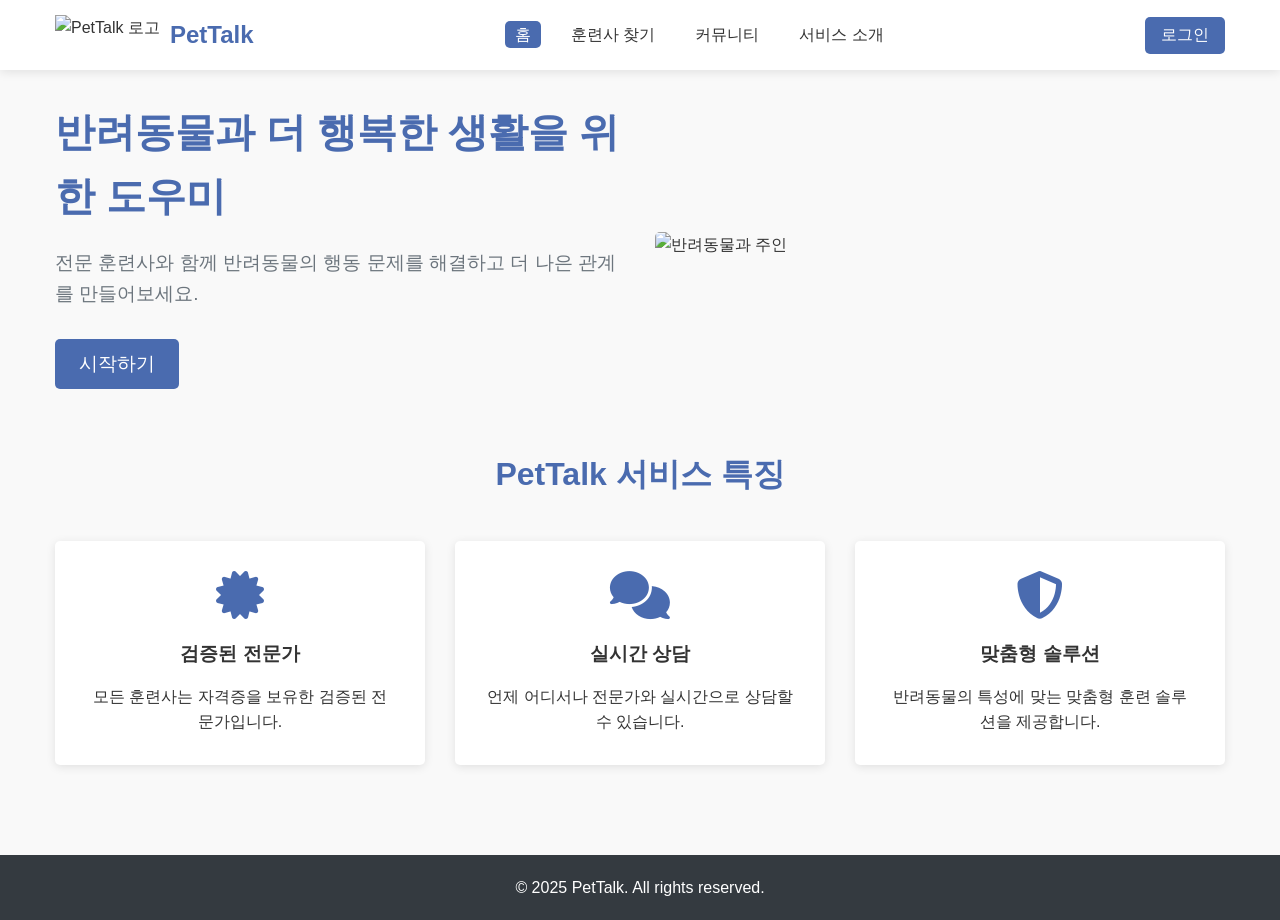
==== commit 6016e46a: "commit" ====
--- a/index.html
+++ b/index.html
@@ -3,206 +3,221 @@
 <head>
     <meta charset="UTF-8">
     <meta name="viewport" content="width=device-width, initial-scale=1.0">
-    <title>펫톡 - 반려동물 전문가와 연결하세요</title>
+    <title>PetTalk - 반려동물 훈련 및 상담 서비스</title>
     <link rel="stylesheet" href="styles.css">
     <link rel="stylesheet" href="https://cdnjs.cloudflare.com/ajax/libs/font-awesome/6.4.0/css/all.min.css">
-    
-    <script>
-        // 페이지 로드 시 URL 파라미터 확인
-        document.addEventListener('DOMContentLoaded', function() {
-            // URL에서 토큰 확인
-            const urlParams = new URLSearchParams(window.location.search);
-            const token = urlParams.get('token');
-            
-            if (token) {
-                console.log('임시 토큰 발견:', token);
-                
-                // URL에서 토큰 파라미터 제거
-                const url = new URL(window.location.href);
-                url.searchParams.delete('token');
-                window.history.replaceState({}, document.title, url);
-                
-                // 토큰 저장
-                localStorage.setItem('tempToken', token);
-                
-                // 회원가입 모달 표시
-                setTimeout(function() {
-                    const authModal = document.getElementById('auth-modal');
-                    if (authModal) {
-                        authModal.style.display = 'block';
-                        
-                        // 회원가입 탭으로 전환
-                        const registerTab = document.querySelector('.tab-btn[data-tab="register"]');
-                        if (registerTab) {
-                            registerTab.click();
-                        }
-                    }
-                }, 500);
-            }
-        });
-    </script>
 </head>
 <body>
-    <div id="app">
-        <!-- 헤더 -->
-        <header class="header">
-            <div class="container">
-                <div class="logo">
-                    <img src="https://via.placeholder.com/40" alt="펫톡 로고">
-                    <h1>펫톡</h1>
-                </div>
-                <nav class="nav">
-                    <ul id="nav-menu">
-                        <li><a href="#" class="active" data-page="home">홈</a></li>
-                        <li><a href="#" data-page="trainers">훈련사 찾기</a></li>
-                        <li><a href="#" data-page="community">커뮤니티</a></li>
-                        <li><a href="#" data-page="about">소개</a></li>
-                    </ul>
-                </nav>
-                <div class="auth-buttons" id="auth-section">
-                    <button id="login-btn" class="btn btn-primary">로그인</button>
-                    <div id="user-profile" class="user-profile" style="display: none;">
-                        <img src="https://via.placeholder.com/32" alt="프로필" id="profile-img">
-                        <div class="dropdown">
-                            <span id="user-name">사용자명</span>
-                            <div class="dropdown-content">
-                                <a href="#" id="profile-btn">내 프로필</a>
-                                <a href="#" id="logout-btn">로그아웃</a>
-                            </div>
-                        </div>
-                    </div>
-                </div>
-            </div>
-        </header>
-
-        <!-- 메인 콘텐츠 -->
-        <main>
-            <!-- 인증 모달 -->
-            <div id="auth-modal" class="modal">
-                <div class="modal-content">
-                    <span class="close">&times;</span>
-                    <div class="tabs">
-                        <button class="tab-btn active" data-tab="login">로그인</button>
-                        <button class="tab-btn" data-tab="register">회원가입</button>
-                    </div>
-                    
-                    <div id="login-tab" class="tab-content active">
-                        <h2>펫톡에 로그인하세요</h2>
-                        <div class="oauth-buttons">
-                            <button class="oauth-btn kakao">
-                                <i class="fab fa-kickstarter"></i> 카카오로 로그인
-                            </button>
-                            <button class="oauth-btn naver">
-                                <i class="fas fa-n"></i> 네이버로 로그인
-                            </button>
-                        </div>
-                    </div>
-                    
-                    <div id="register-tab" class="tab-content">
-                        <h2>회원가입 완료하기</h2>
-                        <form id="register-form">
-                            <div class="form-group">
-                                <label for="name">이름</label>
-                                <input type="text" id="name" name="name" required>
-                            </div>
-                            <div class="form-group">
-                                <label for="nickname">닉네임</label>
-                                <input type="text" id="nickname" name="nickname" required>
-                                <small id="nickname-status"></small>
-                            </div>
-                            <div class="form-group">
-                                <label>프로필 이미지</label>
-                                <div class="avatar-selection">
-                                    <div class="avatar-option selected">
-                                        <img src="https://via.placeholder.com/50/ff9800/ffffff?text=1" data-url="https://via.placeholder.com/200/ff9800/ffffff?text=1" alt="아바타 1">
-                                    </div>
-                                    <div class="avatar-option">
-                                        <img src="https://via.placeholder.com/50/4CAF50/ffffff?text=2" data-url="https://via.placeholder.com/200/4CAF50/ffffff?text=2" alt="아바타 2">
-                                    </div>
-                                    <div class="avatar-option">
-                                        <img src="https://via.placeholder.com/50/2196F3/ffffff?text=3" data-url="https://via.placeholder.com/200/2196F3/ffffff?text=3" alt="아바타 3">
-                                    </div>
-                                    <div class="avatar-option">
-                                        <img src="https://via.placeholder.com/50/9C27B0/ffffff?text=4" data-url="https://via.placeholder.com/200/9C27B0/ffffff?text=4" alt="아바타 4">
-                                    </div>
-                                </div>
-                                <input type="hidden" id="profile-image-url" name="profileImageUrl" value="https://via.placeholder.com/200/ff9800/ffffff?text=1">
-                            </div>
-                            <button type="submit" class="btn btn-primary">가입 완료</button>
-                        </form>
-                    </div>
-                </div>
-            </div>
-
-            <!-- 페이지 콘텐츠 (홈, 프로필, 훈련사 찾기 등) -->
-            <div class="container">
-                <!-- 홈 페이지 -->
-                <div id="home-page" class="page active">
-                    <section class="hero">
-                        <div class="hero-content">
-                            <h2>언제 어디서나 반려동물 전문가 상담</h2>
-                            <p>인증된 반려동물 훈련사와 연결하여 훈련, 행동 및 관리에 대한 맞춤형 가이드를 받으세요.</p>
-                            <button class="btn btn-primary" id="get-started-btn">시작하기</button>
-                        </div>
-                        <div class="hero-image">
-                            <img src="https://via.placeholder.com/500x300" alt="행복한 반려동물과 주인">
-                        </div>
-                    </section>
-
-                    <section class="features">
-                        <h2>펫톡을 선택해야 하는 이유</h2>
-                        <div class="feature-cards">
-                            <div class="feature-card">
-                                <i class="fas fa-certificate"></i>
-                                <h3>인증된 훈련사</h3>
-                                <p>모든 훈련사는 검증된 자격증을 가진 전문가입니다.</p>
-                            </div>
-                            <div class="feature-card">
-                                <i class="fas fa-comments"></i>
-                                <h3>즉시 소통</h3>
-                                <p>훈련사와 직접 채팅으로 실시간 조언과 해결책을 얻을 수 있습니다.</p>
-                            </div>
-                            <div class="feature-card">
-                                <i class="fas fa-paw"></i>
-                                <h3>모든 반려동물 환영</h3>
-                                <p>개와 고양이부터 새와 파충류까지 - 모든 동물에 대한 전문가가 있습니다.</p>
-                            </div>
-                        </div>
-                    </section>
-                </div>
-
-                <!-- 프로필 페이지 -->
-                <div id="profile-page" class="page">
-                    <!-- 프로필 컨텐츠 -->
-                </div>
-
-                <!-- 기타 페이지들 -->
-                <div id="trainers-page" class="page">
-                    <h2>반려동물 훈련사 찾기</h2>
-                    <p>이 기능은 곧 제공될 예정입니다. 기대해 주세요!</p>
-                </div>
-                
-                <div id="community-page" class="page">
-                    <h2>커뮤니티 포럼</h2>
-                    <p>이 기능은 곧 제공될 예정입니다. 기대해 주세요!</p>
-                </div>
-                
-                <div id="about-page" class="page">
-                    <h2>펫톡 소개</h2>
-                    <p>펫톡은 반려동물 주인과 인증된 훈련사를 연결하여 전문적인 조언을 제공하는 플랫폼입니다.</p>
-                </div>
-            </div>
-        </main>
-
-        <footer class="footer">
-            <!-- 푸터 내용 -->
-        </footer>
+    <header class="header">
+        <div class="container">
+            <div class="logo">
+                <img src="https://via.placeholder.com/40" alt="PetTalk 로고">
+                <h1>PetTalk</h1>
+            </div>
+            <nav>
+                <ul class="nav-menu">
+                    <li><a href="#" class="active" data-page="home">홈</a></li>
+                    <li><a href="#" data-page="trainers">훈련사 찾기</a></li>
+                    <li><a href="#" data-page="community">커뮤니티</a></li>
+                    <li><a href="#" data-page="about">서비스 소개</a></li>
+                </ul>
+            </nav>
+            <div class="auth-container">
+                <button id="login-btn" class="btn btn-primary">로그인</button>
+                <div id="user-profile" class="user-profile">
+                    <img id="profile-img" src="https://via.placeholder.com/40" alt="프로필 이미지">
+                    <div class="dropdown">
+                        <span id="user-name">사용자</span>
+                        <div class="dropdown-content">
+                            <a href="#" id="my-profile">내 프로필</a>
+                            <a href="#" id="logout-btn">로그아웃</a>
+                        </div>
+                    </div>
+                </div>
+            </div>
+        </div>
+    </header>
+
+    <main>
+        <div class="container">
+            <!-- 홈 페이지 -->
+            <section id="home-page" class="page active">
+                <div class="hero">
+                    <div class="hero-content">
+                        <h2>반려동물과 더 행복한 생활을 위한 도우미</h2>
+                        <p>전문 훈련사와 함께 반려동물의 행동 문제를 해결하고 더 나은 관계를 만들어보세요.</p>
+                        <button class="btn btn-lg btn-primary" id="get-started-btn">시작하기</button>
+                    </div>
+                    <div class="hero-image">
+                        <img src="https://via.placeholder.com/600x400" alt="반려동물과 주인">
+                    </div>
+                </div>
+
+                <div class="features">
+                    <h2>PetTalk 서비스 특징</h2>
+                    <div class="feature-cards">
+                        <div class="feature-card">
+                            <i class="fas fa-certificate"></i>
+                            <h3>검증된 전문가</h3>
+                            <p>모든 훈련사는 자격증을 보유한 검증된 전문가입니다.</p>
+                        </div>
+                        <div class="feature-card">
+                            <i class="fas fa-comments"></i>
+                            <h3>실시간 상담</h3>
+                            <p>언제 어디서나 전문가와 실시간으로 상담할 수 있습니다.</p>
+                        </div>
+                        <div class="feature-card">
+                            <i class="fas fa-shield-alt"></i>
+                            <h3>맞춤형 솔루션</h3>
+                            <p>반려동물의 특성에 맞는 맞춤형 훈련 솔루션을 제공합니다.</p>
+                        </div>
+                    </div>
+                </div>
+            </section>
+
+            <!-- 훈련사 찾기 페이지 -->
+            <section id="trainers-page" class="page">
+                <h2>훈련사 찾기</h2>
+                <div class="trainer-search">
+                    <input type="text" id="trainer-search" placeholder="훈련사 검색...">
+                    <button class="btn btn-primary">검색</button>
+                </div>
+                <div id="trainer-list" class="trainer-list">
+                    <!-- 훈련사 목록이 여기에 로드됩니다 -->
+                    <p class="empty-state">훈련사 정보를 불러오는 중입니다...</p>
+                </div>
+            </section>
+
+            <!-- 커뮤니티 페이지 -->
+            <section id="community-page" class="page">
+                <h2>커뮤니티</h2>
+                <p>준비 중인 기능입니다.</p>
+            </section>
+
+            <!-- 서비스 소개 페이지 -->
+            <section id="about-page" class="page">
+                <h2>PetTalk 서비스 소개</h2>
+                <p>PetTalk은 반려동물 행동 문제 해결을 위한 전문 상담 플랫폼입니다.</p>
+            </section>
+
+            <!-- 프로필 페이지 -->
+            <section id="profile-page" class="page">
+                <h2>내 프로필</h2>
+                <div class="profile-info">
+                    <div class="profile-header">
+                        <img id="profile-page-img" src="https://via.placeholder.com/150" alt="프로필 이미지">
+                        <div>
+                            <h3 id="profile-page-name">사용자 이름</h3>
+                            <p id="profile-page-email">user@example.com</p>
+                            <button class="btn btn-secondary" id="edit-profile-btn">프로필 수정</button>
+                        </div>
+                    </div>
+                </div>
+            </section>
+        </div>
+    </main>
+
+    <footer>
+        <div class="container">
+            <p>&copy; 2025 PetTalk. All rights reserved.</p>
+        </div>
+    </footer>
+
+    <!-- 로그인/회원가입 모달 -->
+    <div id="auth-modal" class="modal">
+        <div class="modal-content">
+            <span class="close">&times;</span>
+            <div class="tabs">
+                <button class="tab-btn active" data-tab="login">로그인</button>
+                <button class="tab-btn" data-tab="register">회원가입</button>
+            </div>
+            
+            <div id="login-tab" class="tab-content active">
+                <h2>로그인</h2>
+                <div class="social-login">
+                    <button id="kakao-login" class="btn-social kakao">
+                        <i class="fas fa-comment"></i> 카카오로 로그인
+                    </button>
+                    <button id="naver-login" class="btn-social naver">
+                        <i class="fas fa-n"></i> 네이버로 로그인
+                    </button>
+                </div>
+            </div>
+            
+            <div id="register-tab" class="tab-content">
+                <h2>회원가입 완료하기</h2>
+                <form id="register-form">
+                    <div class="form-group">
+                        <label for="name">이름</label>
+                        <input type="text" id="name" name="name" required>
+                    </div>
+                    <div class="form-group">
+                        <label for="nickname">닉네임</label>
+                        <input type="text" id="nickname" name="nickname" required>
+                        <small id="nickname-status"></small>
+                    </div>
+                    <div class="form-group">
+                        <label>프로필 이미지</label>
+                        <div class="avatar-selection">
+                            <div class="avatar-option selected">
+                                <img src="https://via.placeholder.com/50/ff9800/ffffff?text=1" data-url="https://via.placeholder.com/200/ff9800/ffffff?text=1" alt="아바타 1">
+                            </div>
+                            <div class="avatar-option">
+                                <img src="https://via.placeholder.com/50/4CAF50/ffffff?text=2" data-url="https://via.placeholder.com/200/4CAF50/ffffff?text=2" alt="아바타 2">
+                            </div>
+                            <div class="avatar-option">
+                                <img src="https://via.placeholder.com/50/2196F3/ffffff?text=3" data-url="https://via.placeholder.com/200/2196F3/ffffff?text=3" alt="아바타 3">
+                            </div>
+                            <div class="avatar-option">
+                                <img src="https://via.placeholder.com/50/9C27B0/ffffff?text=4" data-url="https://via.placeholder.com/200/9C27B0/ffffff?text=4" alt="아바타 4">
+                            </div>
+                        </div>
+                        <input type="hidden" id="profile-image-url" name="profileImageUrl" value="https://via.placeholder.com/200/ff9800/ffffff?text=1">
+                    </div>
+                    <button type="submit" class="btn btn-primary btn-block">가입 완료</button>
+                </form>
+            </div>
+        </div>
     </div>
 
-    <!-- 알림 모달 -->
-    <div id="notification-modal" class="notification">
+    <!-- 프로필 수정 모달 -->
+    <div id="edit-profile-modal" class="modal">
+        <div class="modal-content">
+            <span class="close">&times;</span>
+            <h2>프로필 수정</h2>
+            <form id="edit-profile-form">
+                <div class="form-group">
+                    <label for="edit-nickname">닉네임</label>
+                    <input type="text" id="edit-nickname" name="nickname" required>
+                    <small id="edit-nickname-status"></small>
+                </div>
+                <div class="form-group">
+                    <label>프로필 이미지</label>
+                    <div class="avatar-selection">
+                        <div class="avatar-option selected">
+                            <img src="https://via.placeholder.com/50/ff9800/ffffff?text=1" data-url="https://via.placeholder.com/200/ff9800/ffffff?text=1" alt="아바타 1">
+                        </div>
+                        <div class="avatar-option">
+                            <img src="https://via.placeholder.com/50/4CAF50/ffffff?text=2" data-url="https://via.placeholder.com/200/4CAF50/ffffff?text=2" alt="아바타 2">
+                        </div>
+                        <div class="avatar-option">
+                            <img src="https://via.placeholder.com/50/2196F3/ffffff?text=3" data-url="https://via.placeholder.com/200/2196F3/ffffff?text=3" alt="아바타 3">
+                        </div>
+                        <div class="avatar-option">
+                            <img src="https://via.placeholder.com/50/9C27B0/ffffff?text=4" data-url="https://via.placeholder.com/200/9C27B0/ffffff?text=4" alt="아바타 4">
+                        </div>
+                    </div>
+                    <input type="hidden" id="edit-profile-image-url" name="profileImageUrl" value="https://via.placeholder.com/200/ff9800/ffffff?text=1">
+                </div>
+                <button type="submit" class="btn btn-primary btn-block">저장</button>
+            </form>
+        </div>
+    </div>
+
+    <!-- 알림 -->
+    <div id="notification" class="notification">
         <div class="notification-content">
-            <span class="notification-message">성공!</span>
+            <span id="notification-message"></span>
         </div>
     </div>
 
--- a/styles.css
+++ b/styles.css
@@ -2,19 +2,17 @@
 :root {
     --primary-color: #4a6baf;
     --secondary-color: #6c757d;
-    --accent-color: #f8ae3e;
     --success-color: #28a745;
     --danger-color: #dc3545;
     --warning-color: #ffc107;
-    --info-color: #17a2b8;
     --light-color: #f8f9fa;
     --dark-color: #343a40;
+    --kakao-color: #fee500;
+    --naver-color: #03c75a;
     --text-color: #333;
     --body-bg: #f9f9f9;
-    --kakao-color: #fee500;
-    --naver-color: #1ec800;
+    --box-shadow: 0 2px 10px rgba(0, 0, 0, 0.1);
     --border-radius: 5px;
-    --box-shadow: 0 2px 10px rgba(0, 0, 0, 0.1);
     --transition: all 0.3s ease;
 }
 
@@ -25,41 +23,43 @@
 }
 
 body {
-    font-family: 'Noto Sans KR', 'Segoe UI', Tahoma, Geneva, Verdana, sans-serif;
+    font-family: 'Noto Sans KR', sans-serif;
     line-height: 1.6;
     color: var(--text-color);
     background-color: var(--body-bg);
 }
 
+a {
+    text-decoration: none;
+    color: var(--primary-color);
+}
+
+ul {
+    list-style: none;
+}
+
 .container {
-    width: 90%;
+    width: 100%;
     max-width: 1200px;
     margin: 0 auto;
     padding: 0 15px;
 }
 
-img {
-    max-width: 100%;
-}
-
-ul {
-    list-style: none;
-}
-
-a {
-    text-decoration: none;
-    color: var(--primary-color);
-}
-
-/* 버튼 */
+/* 버튼 스타일 */
 .btn {
     display: inline-block;
-    padding: 8px 20px;
+    padding: 8px 16px;
     border: none;
     border-radius: var(--border-radius);
+    background-color: var(--light-color);
+    color: var(--text-color);
+    font-size: 1rem;
     cursor: pointer;
-    font-weight: 600;
     transition: var(--transition);
+}
+
+.btn:hover {
+    opacity: 0.9;
 }
 
 .btn-primary {
@@ -67,26 +67,24 @@
     color: white;
 }
 
-.btn-primary:hover {
-    background-color: #3c5a8f;
-}
-
 .btn-secondary {
     background-color: var(--secondary-color);
     color: white;
 }
 
-.btn-secondary:hover {
-    background-color: #5a6268;
-}
-
 .btn-danger {
     background-color: var(--danger-color);
     color: white;
 }
 
-.btn-danger:hover {
-    background-color: #c82333;
+.btn-lg {
+    padding: 12px 24px;
+    font-size: 1.2rem;
+}
+
+.btn-block {
+    display: block;
+    width: 100%;
 }
 
 /* 헤더 */
@@ -111,6 +109,7 @@
 }
 
 .logo img {
+    height: 40px;
     margin-right: 10px;
 }
 
@@ -119,39 +118,51 @@
     color: var(--primary-color);
 }
 
-.nav ul {
-    display: flex;
-}
-
-.nav li {
-    margin-left: 20px;
-}
-
-.nav a {
+nav {
+    flex: 1;
+    margin: 0 20px;
+}
+
+.nav-menu {
+    display: flex;
+    justify-content: center;
+}
+
+.nav-menu li {
+    margin: 0 10px;
+}
+
+.nav-menu a {
     color: var(--text-color);
+    font-weight: 500;
     padding: 5px 10px;
     border-radius: var(--border-radius);
-    transition: var(--transition);
-}
-
-.nav a:hover, .nav a.active {
+}
+
+.nav-menu a.active, .nav-menu a:hover {
     background-color: var(--primary-color);
     color: white;
 }
 
-.auth-buttons {
-    display: flex;
-    align-items: center;
+.auth-container {
+    display: flex;
+    align-items: center;
+}
+
+#login-btn {
+    display: block;
 }
 
 .user-profile {
-    display: flex;
-    align-items: center;
+    display: none;
+    align-items: center;
+    position: relative;
     cursor: pointer;
-    position: relative;
 }
 
 .user-profile img {
+    width: 40px;
+    height: 40px;
     border-radius: 50%;
     margin-right: 10px;
 }
@@ -165,22 +176,23 @@
     display: none;
     position: absolute;
     right: 0;
+    top: 100%;
     background-color: white;
     min-width: 160px;
     box-shadow: var(--box-shadow);
     z-index: 1;
     border-radius: var(--border-radius);
+    overflow: hidden;
 }
 
 .dropdown-content a {
+    display: block;
+    padding: 10px 15px;
     color: var(--text-color);
-    padding: 12px 16px;
-    display: block;
-    transition: var(--transition);
 }
 
 .dropdown-content a:hover {
-    background-color: #f1f1f1;
+    background-color: var(--light-color);
 }
 
 .dropdown:hover .dropdown-content {
@@ -189,81 +201,8 @@
 
 /* 메인 콘텐츠 */
 main {
-    padding: 20px 0;
-    min-height: calc(100vh - 70px - 200px); /* 헤더와 푸터 높이 뺀 값 */
-}
-
-/* 히어로 섹션 */
-.hero {
-    display: flex;
-    align-items: center;
-    justify-content: space-between;
-    margin: 40px 0;
-}
-
-.hero-content {
-    flex: 1;
-    padding-right: 40px;
-}
-
-.hero-content h2 {
-    font-size: 2.5rem;
-    margin-bottom: 20px;
-    color: var(--primary-color);
-}
-
-.hero-content p {
-    font-size: 1.1rem;
-    margin-bottom: 30px;
-    color: var(--secondary-color);
-}
-
-.hero-image {
-    flex: 1;
-}
-
-/* 특징 섹션 */
-.features {
-    margin: 60px 0;
-    text-align: center;
-}
-
-.features h2 {
-    font-size: 2rem;
-    margin-bottom: 40px;
-    color: var(--primary-color);
-}
-
-.feature-cards {
-    display: flex;
-    justify-content: space-between;
-    flex-wrap: wrap;
-    gap: 30px;
-}
-
-.feature-card {
-    flex: 1;
-    min-width: 280px;
-    background-color: white;
-    padding: 30px 20px;
-    border-radius: var(--border-radius);
-    box-shadow: var(--box-shadow);
-    transition: var(--transition);
-}
-
-.feature-card:hover {
-    transform: translateY(-5px);
-}
-
-.feature-card i {
-    font-size: 2.5rem;
-    color: var(--primary-color);
-    margin-bottom: 20px;
-}
-
-.feature-card h3 {
-    margin-bottom: 15px;
-    color: var(--text-color);
+    padding: 30px 0;
+    min-height: calc(100vh - 70px - 60px); /* 헤더, 푸터 높이 제외 */
 }
 
 /* 페이지 */
@@ -273,6 +212,140 @@
 
 .page.active {
     display: block;
+}
+
+/* 홈 페이지 */
+.hero {
+    display: flex;
+    align-items: center;
+    margin-bottom: 60px;
+}
+
+.hero-content {
+    flex: 1;
+    padding-right: 30px;
+}
+
+.hero-content h2 {
+    font-size: 2.5rem;
+    margin-bottom: 20px;
+    color: var(--primary-color);
+}
+
+.hero-content p {
+    font-size: 1.2rem;
+    margin-bottom: 30px;
+    color: var(--secondary-color);
+}
+
+.hero-image {
+    flex: 1;
+}
+
+.hero-image img {
+    width: 100%;
+    border-radius: var(--border-radius);
+}
+
+.features {
+    margin-bottom: 60px;
+}
+
+.features h2 {
+    text-align: center;
+    margin-bottom: 40px;
+    font-size: 2rem;
+    color: var(--primary-color);
+}
+
+.feature-cards {
+    display: flex;
+    justify-content: space-between;
+    gap: 30px;
+}
+
+.feature-card {
+    flex: 1;
+    background-color: white;
+    padding: 30px;
+    border-radius: var(--border-radius);
+    box-shadow: var(--box-shadow);
+    text-align: center;
+    transition: var(--transition);
+}
+
+.feature-card:hover {
+    transform: translateY(-10px);
+}
+
+.feature-card i {
+    font-size: 3rem;
+    color: var(--primary-color);
+    margin-bottom: 20px;
+}
+
+.feature-card h3 {
+    margin-bottom: 15px;
+}
+
+/* 훈련사 페이지 */
+.trainer-search {
+    display: flex;
+    margin-bottom: 30px;
+}
+
+.trainer-search input {
+    flex: 1;
+    padding: 10px;
+    border: 1px solid #ddd;
+    border-radius: var(--border-radius) 0 0 var(--border-radius);
+    font-size: 1rem;
+}
+
+.trainer-search button {
+    border-radius: 0 var(--border-radius) var(--border-radius) 0;
+}
+
+.trainer-list {
+    display: grid;
+    grid-template-columns: repeat(auto-fill, minmax(300px, 1fr));
+    gap: 30px;
+}
+
+.empty-state {
+    grid-column: 1 / -1;
+    text-align: center;
+    padding: 50px 0;
+    color: var(--secondary-color);
+}
+
+/* 프로필 페이지 */
+.profile-header {
+    display: flex;
+    align-items: center;
+    background-color: white;
+    border-radius: var(--border-radius);
+    box-shadow: var(--box-shadow);
+    padding: 30px;
+    margin-bottom: 30px;
+}
+
+.profile-header img {
+    width: 150px;
+    height: 150px;
+    border-radius: 50%;
+    object-fit: cover;
+    margin-right: 30px;
+}
+
+.profile-header h3 {
+    font-size: 1.8rem;
+    margin-bottom: 10px;
+}
+
+.profile-header p {
+    color: var(--secondary-color);
+    margin-bottom: 20px;
 }
 
 /* 모달 */
@@ -291,7 +364,7 @@
     background-color: white;
     margin: 10% auto;
     padding: 30px;
-    width: 80%;
+    width: 90%;
     max-width: 500px;
     border-radius: var(--border-radius);
     box-shadow: var(--box-shadow);
@@ -300,12 +373,11 @@
 
 .close {
     position: absolute;
+    top: 15px;
     right: 20px;
-    top: 15px;
     font-size: 28px;
     font-weight: bold;
     cursor: pointer;
-    color: var(--secondary-color);
 }
 
 .tabs {
@@ -315,11 +387,13 @@
 }
 
 .tab-btn {
-    padding: 10px 20px;
-    background-color: transparent;
+    flex: 1;
+    background: none;
     border: none;
+    padding: 15px;
+    font-size: 1rem;
+    font-weight: 500;
     cursor: pointer;
-    font-weight: 600;
     opacity: 0.7;
 }
 
@@ -336,6 +410,43 @@
     display: block;
 }
 
+.tab-content h2 {
+    text-align: center;
+    margin-bottom: 20px;
+}
+
+.social-login {
+    margin-bottom: 20px;
+}
+
+.btn-social {
+    display: flex;
+    align-items: center;
+    justify-content: center;
+    width: 100%;
+    padding: 12px;
+    margin-bottom: 15px;
+    border: none;
+    border-radius: var(--border-radius);
+    font-size: 1rem;
+    cursor: pointer;
+    transition: var(--transition);
+}
+
+.btn-social i {
+    margin-right: 10px;
+}
+
+.btn-social.kakao {
+    background-color: var(--kakao-color);
+    color: #000;
+}
+
+.btn-social.naver {
+    background-color: var(--naver-color);
+    color: white;
+}
+
 .form-group {
     margin-bottom: 20px;
 }
@@ -343,7 +454,7 @@
 .form-group label {
     display: block;
     margin-bottom: 8px;
-    font-weight: 600;
+    font-weight: 500;
 }
 
 .form-group input {
@@ -351,6 +462,7 @@
     padding: 10px;
     border: 1px solid #ddd;
     border-radius: var(--border-radius);
+    font-size: 1rem;
 }
 
 .form-group small {
@@ -359,158 +471,28 @@
     font-size: 0.8rem;
 }
 
-.oauth-buttons {
-    margin: 20px 0;
-}
-
-.oauth-btn {
-    display: block;
-    width: 100%;
-    padding: 12px;
-    margin-bottom: 15px;
-    border: none;
-    border-radius: var(--border-radius);
-    cursor: pointer;
-    font-weight: 600;
-    display: flex;
-    align-items: center;
-    justify-content: center;
-}
-
-.oauth-btn i {
-    margin-right: 10px;
-}
-
-.oauth-btn.kakao {
-    background-color: var(--kakao-color);
-    color: #000;
-}
-
-.oauth-btn.naver {
-    background-color: var(--naver-color);
-    color: white;
-}
-
 .avatar-selection {
     display: flex;
-    gap: 15px;
-    margin-top: 10px;
+    justify-content: space-between;
+    margin-top: 15px;
 }
 
 .avatar-option {
     cursor: pointer;
-    border: 2px solid transparent;
+    border: 3px solid transparent;
     border-radius: 50%;
     transition: var(--transition);
 }
 
-.avatar-option img {
-    border-radius: 50%;
-    width: 50px;
-    height: 50px;
-    object-fit: cover;
-}
-
 .avatar-option.selected {
     border-color: var(--primary-color);
 }
 
-/* 프로필 페이지 */
-.profile-container {
-    background-color: white;
-    border-radius: var(--border-radius);
-    box-shadow: var(--box-shadow);
-    padding: 30px;
-    margin-top: 20px;
-}
-
-.profile-header {
-    display: flex;
-    align-items: center;
-    margin-bottom: 30px;
-}
-
-.profile-avatar {
-    margin-right: 30px;
-}
-
-.profile-avatar img {
-    width: 150px;
-    height: 150px;
+.avatar-option img {
+    width: 60px;
+    height: 60px;
     border-radius: 50%;
     object-fit: cover;
-}
-
-.profile-info h2 {
-    margin-bottom: 10px;
-    color: var(--primary-color);
-}
-
-.profile-info p {
-    color: var(--secondary-color);
-    margin-bottom: 15px;
-}
-
-.profile-tabs {
-    display: flex;
-    border-bottom: 1px solid #ddd;
-    margin-bottom: 20px;
-}
-
-.profile-tab {
-    padding: 10px 20px;
-    background-color: transparent;
-    border: none;
-    cursor: pointer;
-    font-weight: 600;
-    opacity: 0.7;
-}
-
-.profile-tab.active {
-    opacity: 1;
-    border-bottom: 3px solid var(--primary-color);
-}
-
-.profile-tab-content {
-    display: none;
-}
-
-.profile-tab-content.active {
-    display: block;
-}
-
-.info-group {
-    margin-bottom: 15px;
-}
-
-.info-label {
-    font-weight: 600;
-    margin-right: 10px;
-}
-
-.danger-zone {
-    margin-top: 40px;
-    padding-top: 20px;
-    border-top: 1px solid #ddd;
-}
-
-.empty-state {
-    text-align: center;
-    padding: 40px 0;
-    color: var(--secondary-color);
-}
-
-.empty-state i {
-    font-size: 3rem;
-    margin-bottom: 20px;
-    opacity: 0.3;
-}
-
-.modal-actions {
-    display: flex;
-    justify-content: flex-end;
-    gap: 15px;
-    margin-top: 20px;
 }
 
 /* 알림 */
@@ -519,77 +501,27 @@
     position: fixed;
     bottom: 20px;
     right: 20px;
-    z-index: 2000;
+    z-index: 1001;
 }
 
 .notification-content {
-    background-color: var(--primary-color);
-    color: white;
-    padding: 15px 25px;
+    background-color: var(--success-color);
+    color: white;
+    padding: 15px 20px;
     border-radius: var(--border-radius);
     box-shadow: var(--box-shadow);
 }
 
 /* 푸터 */
-.footer {
+footer {
     background-color: var(--dark-color);
     color: white;
-    padding: 40px 0 20px;
-}
-
-.footer-content {
-    display: flex;
-    justify-content: space-between;
-    flex-wrap: wrap;
-    gap: 30px;
-    margin-bottom: 30px;
-}
-
-.footer-logo h3 {
-    font-size: 1.5rem;
-    margin-bottom: 10px;
-}
-
-.footer-links h4, .footer-contact h4 {
-    margin-bottom: 15px;
-}
-
-.footer-links ul li {
-    margin-bottom: 10px;
-}
-
-.footer-links a {
-    color: #ddd;
-    transition: var(--transition);
-}
-
-.footer-links a:hover {
-    color: white;
-}
-
-.social-icons {
-    margin-top: 15px;
-}
-
-.social-icons a {
-    color: white;
-    margin-right: 15px;
-    font-size: 1.2rem;
-    transition: var(--transition);
-}
-
-.social-icons a:hover {
-    color: var(--accent-color);
-}
-
-.footer-bottom {
+    padding: 20px 0;
     text-align: center;
-    padding-top: 20px;
-    border-top: 1px solid rgba(255, 255, 255, 0.1);
 }
 
 /* 반응형 스타일 */
-@media (max-width: 992px) {
+@media (max-width: 768px) {
     .hero {
         flex-direction: column;
     }
@@ -598,11 +530,9 @@
         padding-right: 0;
         margin-bottom: 30px;
     }
-}
-
-@media (max-width: 768px) {
-    .nav ul {
-        display: none;
+    
+    .feature-cards {
+        flex-direction: column;
     }
     
     .profile-header {
@@ -610,19 +540,11 @@
         text-align: center;
     }
     
-    .profile-avatar {
+    .profile-header img {
         margin-right: 0;
         margin-bottom: 20px;
     }
-    
-    .footer-content {
-        flex-direction: column;
-    }
-}
-
-/* 한국어 특화 폰트 설정 */
-@import url('https://fonts.googleapis.com/css2?family=Noto+Sans+KR:wght@300;400;500;700&display=swap');
-
-body, button, input, textarea, select {
-    font-family: 'Noto Sans KR', sans-serif;
-}+}
+
+/* 한국어 폰트 */
+@import url('https://fonts.googleapis.com/css2?family=Noto+Sans+KR:wght@300;400;500;700&display=swap');
